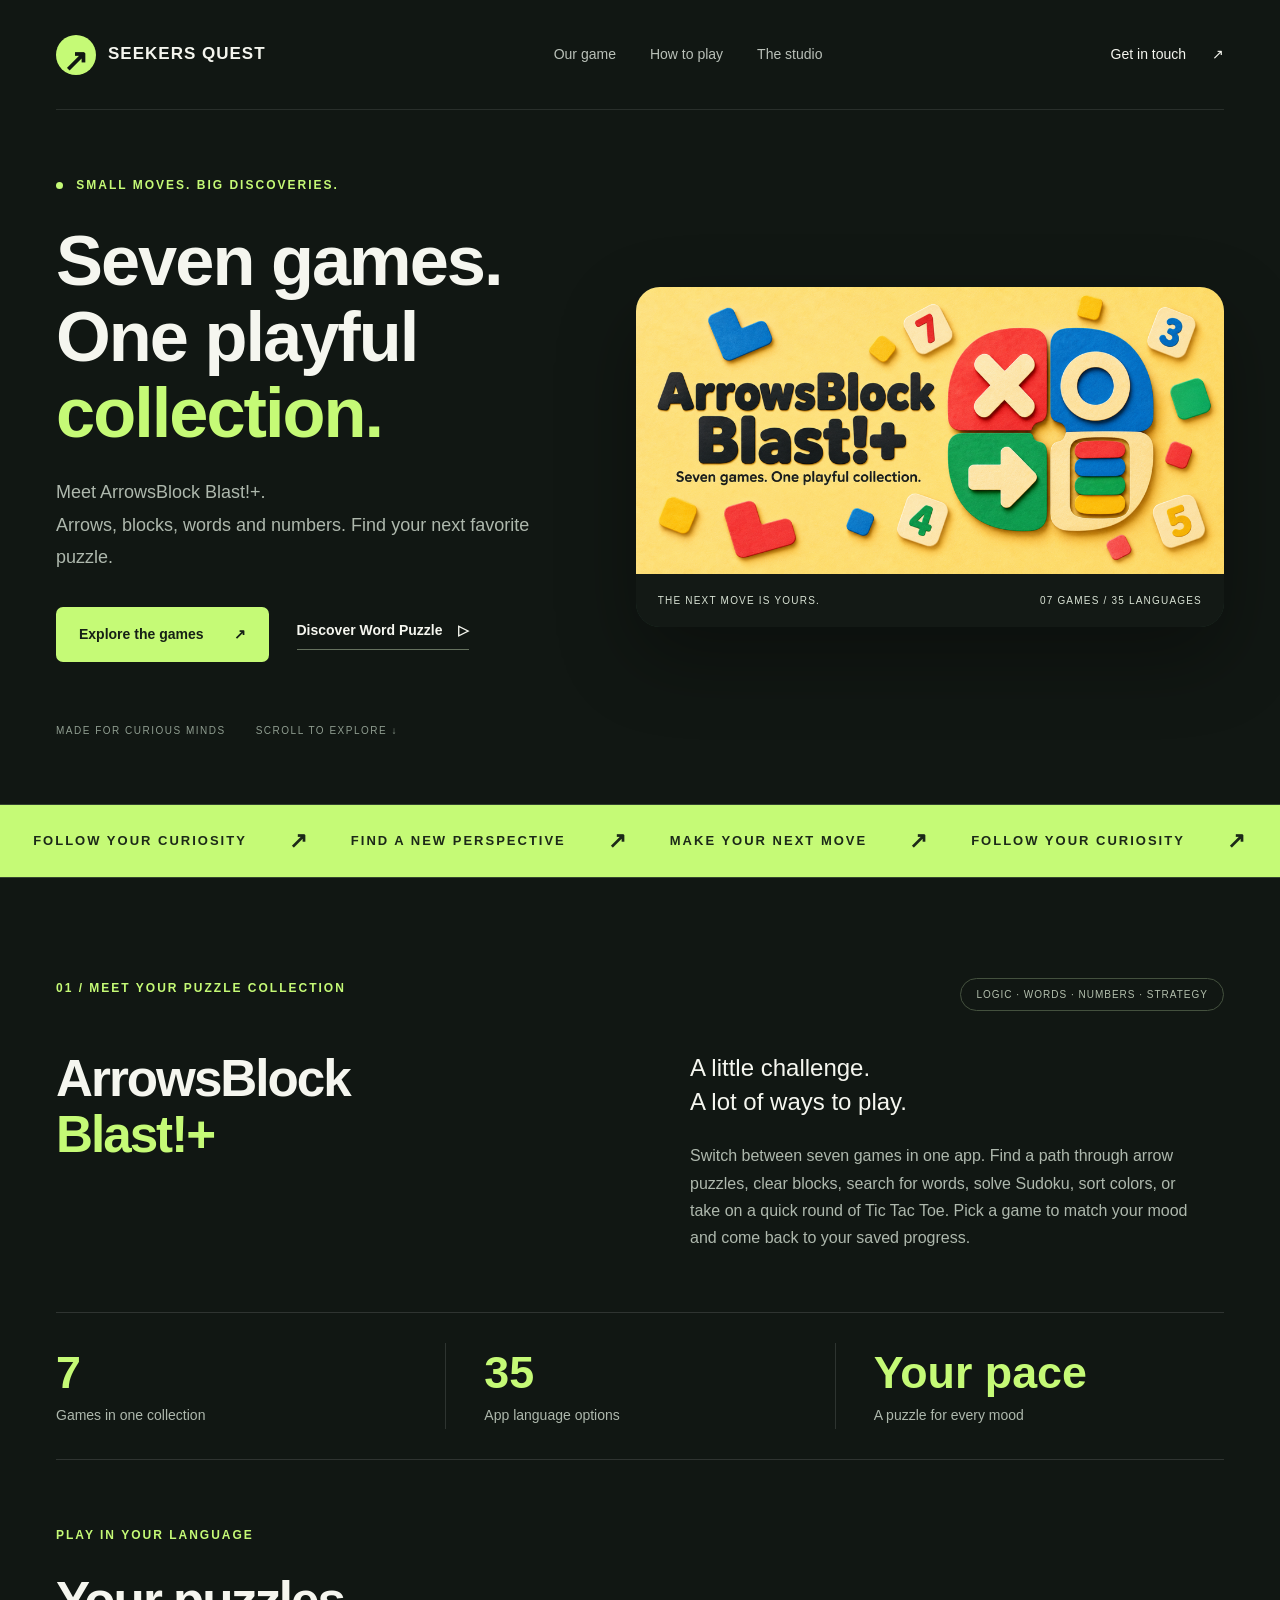
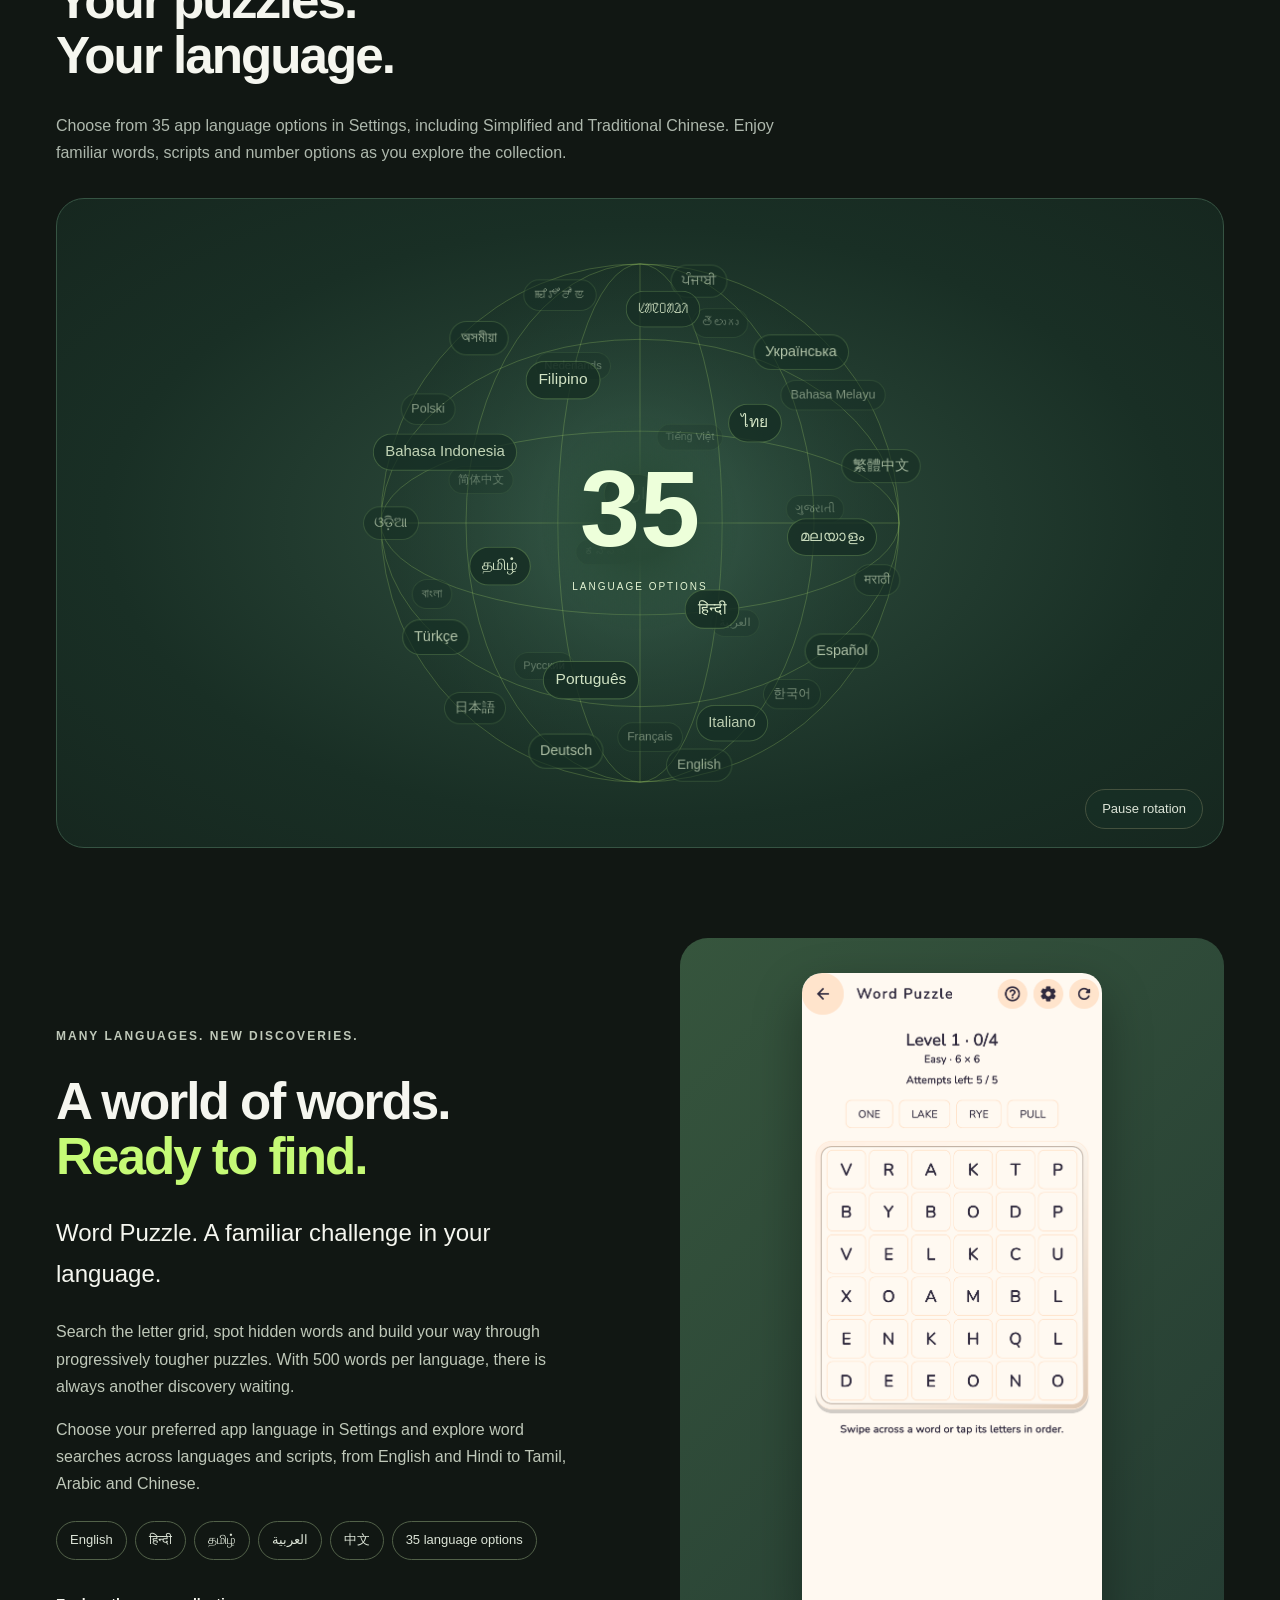
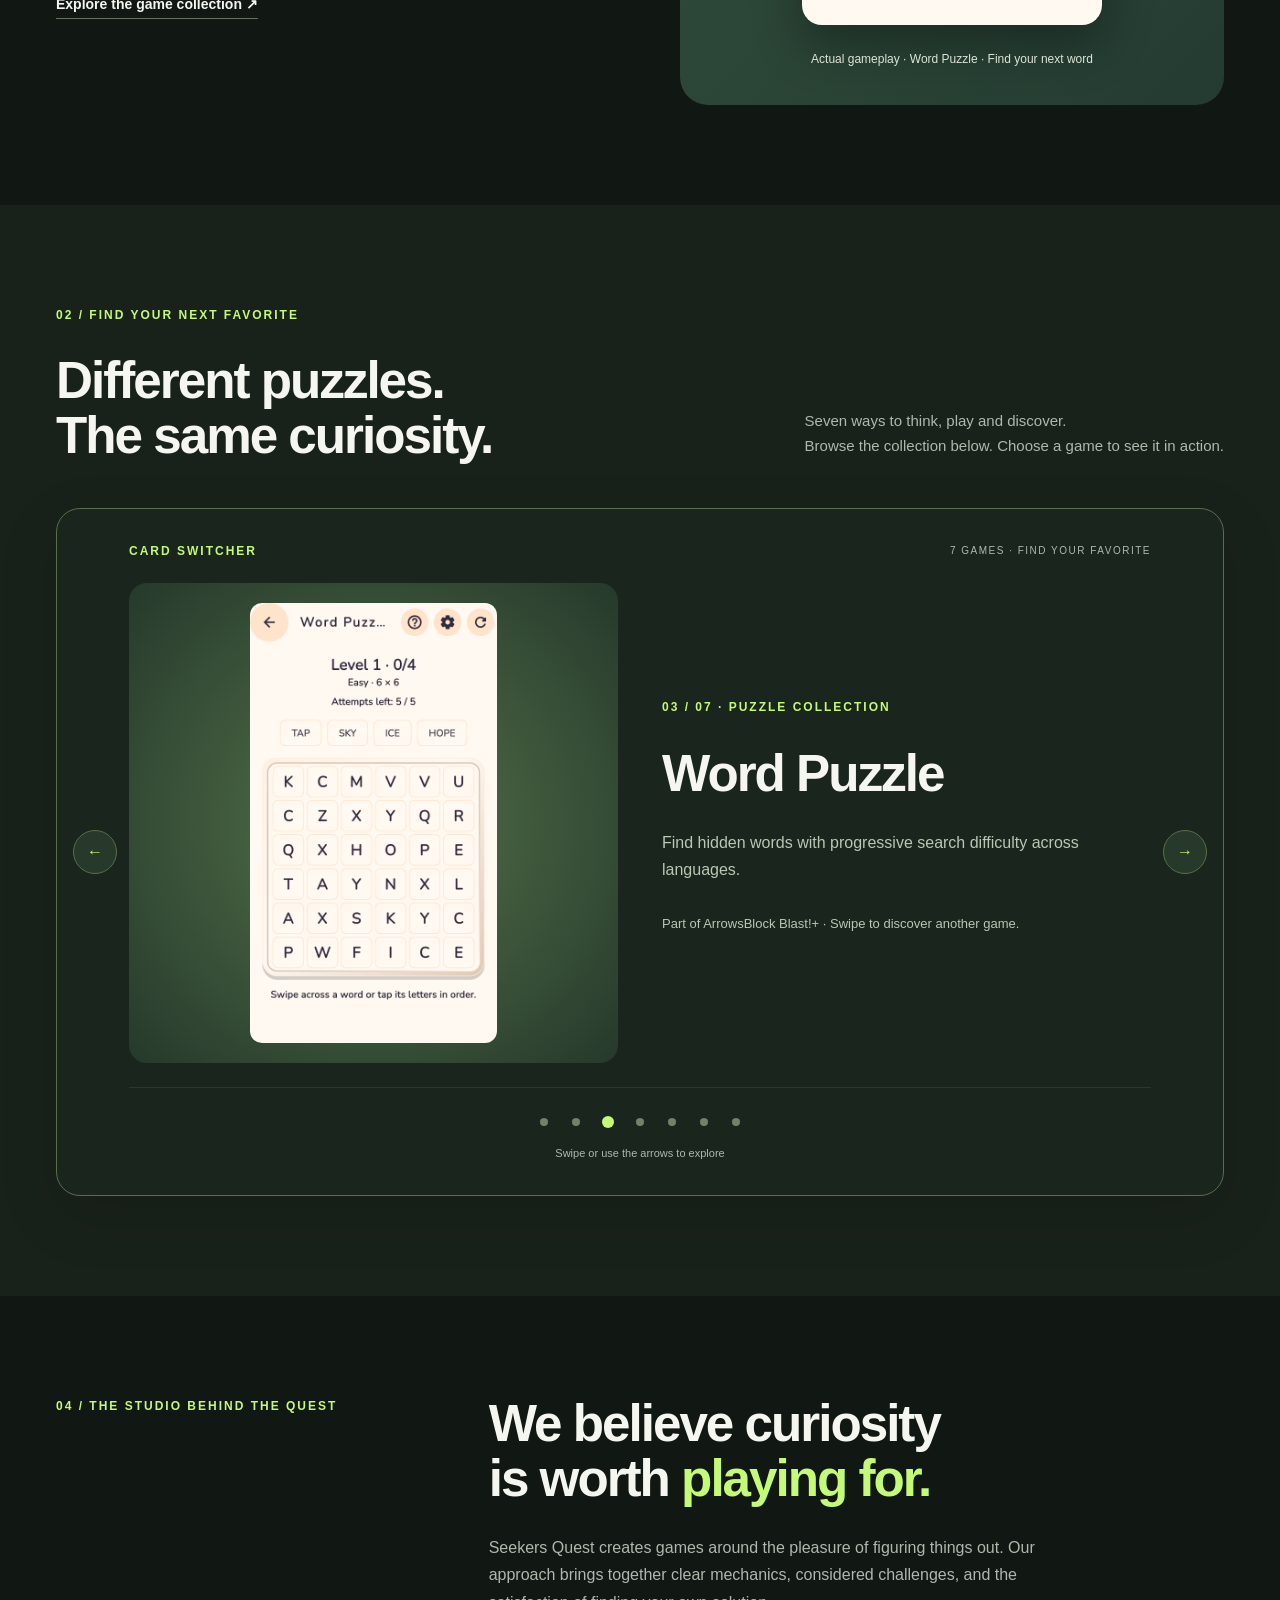
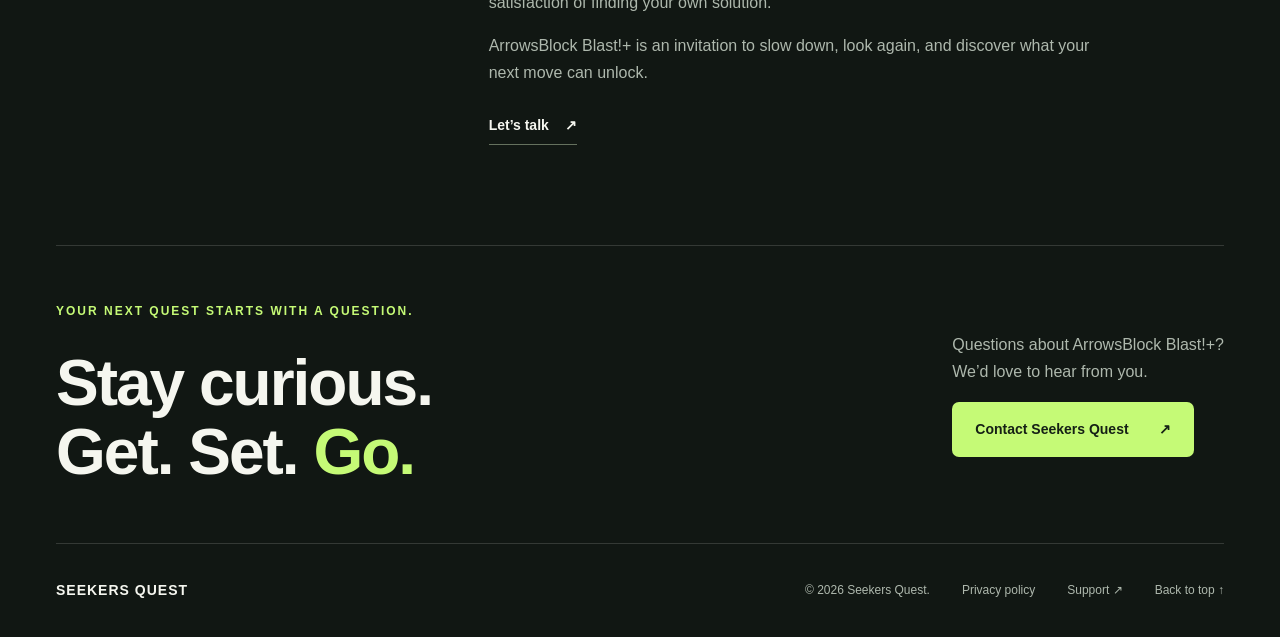
==== index.html @ c377710c "Replace language ribbon with slowly rotating language globe" ====
<!doctype html>
<html lang="en">
<head>
<meta charset="utf-8"><meta name="viewport" content="width=device-width, initial-scale=1">
<title>Seekers Quest — ArrowsBlock Blast!+</title>
<meta name="description" content="Discover ArrowsBlock Blast!+ by Seekers Quest: seven puzzle games, including Sudoku, Word Puzzle and block challenges, with 35 language options.">
<meta name="theme-color" content="#111713"><link rel="canonical" href="https://get-set-go.in/">
<meta property="og:title" content="ArrowsBlock Blast!+ — Seven games. One playful collection."><meta property="og:description" content="Seven games. One playful collection. Discover Sudoku, arrow puzzles, word searches and more, with 35 language options."><meta property="og:image" content="https://get-set-go.in/assets/arrowsblock-blast.png"><meta property="og:image:alt" content="ArrowsBlock Blast!+ colorful puzzle collection artwork"><meta property="og:type" content="website"><meta property="og:url" content="https://get-set-go.in/">
<link rel="icon" href="assets/arrowsblock-blast.png"><link rel="stylesheet" href="styles.css?v=language-globe-7">
</head>
<body>
<a class="skip" href="#main">Skip to content</a>
<header class="wrap"><a class="brand" href="#" aria-label="Seekers Quest home"><span class="brand-mark" aria-hidden="true">↗</span> SEEKERS QUEST</a><nav aria-label="Main navigation"><a href="#game">Our game</a><a href="#how-to-play">How to play</a><a href="#studio">The studio</a></nav><a class="contact" href="mailto:support@get-set-go.in">Get in touch <span aria-hidden="true">↗</span></a></header>
<main id="main">
<section class="hero wrap" id="game">
<div class="hero-copy"><p class="eyebrow"><span></span> SMALL MOVES. BIG DISCOVERIES.</p><h1>Seven games.<br>One playful<br><em>collection.</em></h1><p class="intro">Meet ArrowsBlock Blast!+.<br>Arrows, blocks, words and numbers. Find your next favorite puzzle.</p><div class="hero-actions"><a class="button primary" href="#quest">Explore the games <span aria-hidden="true">↗</span></a><a class="text-link" href="#word-puzzle">Discover Word Puzzle <span aria-hidden="true">▷</span></a></div><div class="hero-bottom"><span>MADE FOR CURIOUS MINDS</span><span>SCROLL TO EXPLORE ↓</span></div></div>
<div class="hero-art"><img src="assets/arrowsblock-blast.png" alt="ArrowsBlock Blast!+ artwork with colorful arrow, block, number and tic tac toe pieces" width="1024" height="500" fetchpriority="high"><div class="art-label"><span>THE NEXT MOVE IS YOURS.</span><span>07 GAMES / 35 LANGUAGES</span></div></div>
</section>
<div class="ticker" aria-hidden="true"><div>FOLLOW YOUR CURIOSITY <span>↗</span> FIND A NEW PERSPECTIVE <span>↗</span> MAKE YOUR NEXT MOVE <span>↗</span> FOLLOW YOUR CURIOSITY <span>↗</span></div></div>
<section class="wrap game-section" id="quest"><div class="section-top"><p class="eyebrow">01 / MEET YOUR PUZZLE COLLECTION</p><span class="pill">LOGIC · WORDS · NUMBERS · STRATEGY</span></div><div class="game-intro"><h2>ArrowsBlock<br><em>Blast!+</em></h2><div><p class="lead">A little challenge.<br>A lot of ways to play.</p><p>Switch between seven games in one app. Find a path through arrow puzzles, clear blocks, search for words, solve Sudoku, sort colors, or take on a quick round of Tic Tac Toe. Pick a game to match your mood and come back to your saved progress.</p></div></div><div class="stats"><div><strong>7</strong><span>Games in one collection</span></div><div><strong>35</strong><span>App language options</span></div><div><strong>Your pace</strong><span>A puzzle for every mood</span></div></div></section>
<section class="wrap language-section" aria-labelledby="language-title">
<p class="eyebrow">PLAY IN YOUR LANGUAGE</p>
<h2 id="language-title">Your puzzles.<br>Your language.</h2>
<p>Choose from 35 app language options in Settings, including Simplified and Traditional Chinese. Enjoy familiar words, scripts and number options as you explore the collection.</p>
<div class="language-globe" aria-label="Slowly rotating globe of 35 supported languages"><svg class="globe-grid" viewBox="0 0 600 600" aria-hidden="true"><defs><radialGradient id="globe-fill"><stop stop-color="#426e59" stop-opacity=".6"/><stop offset="1" stop-color="#162d23" stop-opacity=".3"/></radialGradient></defs><circle cx="300" cy="300" r="268" fill="url(#globe-fill)"/><g fill="none" stroke="#c5fa76" stroke-opacity=".22"><circle cx="300" cy="300" r="268"/><ellipse cx="300" cy="300" rx="180" ry="268"/><ellipse cx="300" cy="300" rx="85" ry="268"/><ellipse cx="300" cy="300" rx="268" ry="95"/><ellipse cx="300" cy="300" rx="268" ry="190"/><path d="M32 300h536M300 32v536"/></g></svg><div class="globe-labels" aria-hidden="true"></div><div class="globe-center"><strong>35</strong><span>LANGUAGE OPTIONS</span></div><ul class="globe-language-list" aria-label="Supported app languages"><li>English</li><li>Deutsch</li><li>Français</li><li>Italiano</li><li>日本語</li><li>한국어</li><li>Português</li><li>Русский</li><li>Español</li><li>Türkçe</li><li>العربية</li><li>हिन्दी</li><li>বাংলা</li><li>मराठी</li><li>தமிழ்</li><li>ಕನ್ನಡ</li><li>മലയാളം</li><li>ଓଡ଼ିଆ</li><li>ગુજરાતી</li><li>اردو</li><li>简体中文</li><li>繁體中文</li><li>Bahasa Indonesia</li><li>Tiếng Việt</li><li>ไทย</li><li>Polski</li><li>Bahasa Melayu</li><li>Filipino</li><li>Nederlands</li><li>Українська</li><li>অসমীয়া</li><li>తెలుగు</li><li>ᱥᱟᱱᱛᱟᱲᱤ</li><li>ꯃꯤꯇꯩꯂꯣꯟ</li><li>ਪੰਜਾਬੀ</li></ul><button class="language-toggle" type="button" aria-pressed="false">Pause rotation</button></div></section>
<section class="wrap word-feature" id="word-puzzle" aria-labelledby="word-puzzle-title"><div><p class="eyebrow">MANY LANGUAGES. NEW DISCOVERIES.</p><h2 id="word-puzzle-title">A world of words.<br><em>Ready to find.</em></h2><p class="lead">Word Puzzle. A familiar challenge in your language.</p><p>Search the letter grid, spot hidden words and build your way through progressively tougher puzzles. With 500 words per language, there is always another discovery waiting.</p><p>Choose your preferred app language in Settings and explore word searches across languages and scripts, from English and Hindi to Tamil, Arabic and Chinese.</p><div class="word-language-tags" aria-label="Example supported languages"><span>English</span><span lang="hi">हिन्दी</span><span lang="ta">தமிழ்</span><span lang="ar" dir="rtl">العربية</span><span lang="zh">中文</span><span>35 language options</span></div><a class="text-link" href="#how-to-play">Explore the game collection ↗</a></div><figure><img src="assets/word-puzzle.png" alt="Actual Word Puzzle gameplay showing a letter grid and hidden words to find" width="1206" height="2622" loading="lazy"><figcaption>Actual gameplay · Word Puzzle · Find your next word</figcaption></figure></section>
<section class="challenge-section" id="how-to-play"><div class="wrap section"><div class="section-heading"><div><p class="eyebrow">02 / FIND YOUR NEXT FAVORITE</p><h2>Different puzzles.<br>The same curiosity.</h2></div><p>Seven ways to think, play and discover.<br>Browse the collection below. Choose a game to see it in action.</p></div><div class="card-switcher" role="region" aria-roledescription="carousel" aria-labelledby="switcher-title"><div class="switcher-toolbar"><span class="eyebrow" id="switcher-title">CARD SWITCHER</span><span class="switcher-badge">7 GAMES · FIND YOUR FAVORITE</span></div><div class="switcher-layout"><div class="switcher-art"><img id="switcher-image" src="assets/game-2.png" alt="Word Puzzle gameplay screenshot" width="1206" height="2622"></div><div class="switcher-copy" aria-live="polite" aria-atomic="true"><p class="eyebrow" id="switcher-count"></p><h2 id="switcher-name"></h2><p id="switcher-description"></p><p class="switcher-hint">Part of ArrowsBlock Blast!+ · Swipe to discover another game.</p></div></div><div class="switcher-controls"><button type="button" class="switcher-prev" aria-label="Previous game">←</button><div class="switcher-choices" role="group" aria-label="Choose a game"></div><button type="button" class="switcher-next" aria-label="Next game">→</button></div><p class="switcher-keyboard">Swipe or use the arrows to explore</p></div></div></section>
<section class="wrap section studio" id="studio"><p class="eyebrow">04 / THE STUDIO BEHIND THE QUEST</p><div><h2>We believe curiosity<br>is worth <em>playing for.</em></h2><p>Seekers Quest creates games around the pleasure of figuring things out. Our approach brings together clear mechanics, considered challenges, and the satisfaction of finding your own solution.</p><p>ArrowsBlock Blast!+ is an invitation to slow down, look again, and discover what your next move can unlock.</p><a class="text-link" href="mailto:support@get-set-go.in">Let’s talk <span aria-hidden="true">↗</span></a></div></section>
<section class="wrap closing"><div><p class="eyebrow">YOUR NEXT QUEST STARTS WITH A QUESTION.</p><h2>Stay curious.<br>Get. Set. <em>Go.</em></h2></div><div><p>Questions about ArrowsBlock Blast!+?<br>We’d love to hear from you.</p><a class="button primary" href="mailto:support@get-set-go.in">Contact Seekers Quest <span aria-hidden="true">↗</span></a></div></section>
</main>

<footer class="wrap"><a class="brand" href="#">SEEKERS QUEST</a><p>© <span id="year">2026</span> Seekers Quest.</p><a href="privacy-policy.html">Privacy policy</a><a href="mailto:support@get-set-go.in">Support ↗</a><a href="#main">Back to top ↑</a></footer>
<script>document.getElementById('year').textContent = new Date().getFullYear();</script>
<script src="languages.js?v=language-globe-7"></script>
<script src="card-switcher.js?v=swipe-switcher-6"></script>
</body></html>
---- styles.css ----
*{box-sizing:border-box}html{scroll-behavior:smooth;scroll-padding-top:30px}body{margin:0;background:#111713;color:#f5f6ef;font:16px/1.7 Arial,Helvetica,sans-serif}a{color:inherit;text-decoration:none}a:focus-visible,video:focus-visible{outline:3px solid #c5fa76;outline-offset:6px}a:hover{color:#c5fa76}.wrap{width:min(1280px,calc(100% - 112px));margin:auto}header{display:flex;align-items:center;justify-content:space-between;min-height:110px;gap:28px;border-bottom:1px solid #ffffff1a}.brand{font-size:17px;font-weight:800;letter-spacing:1px;display:flex;align-items:center;gap:12px}.brand-mark{display:grid;place-items:center;background:#c5fa76;color:#111713;font-size:30px;width:40px;height:40px;border-radius:50%}.brand-dot{font-size:11px;align-self:flex-start}nav{display:flex;gap:34px;font-size:14px;color:#b9c0b8}.contact{font-size:14px}.contact span{margin-left:22px}.hero{display:grid;grid-template-columns:1.1fr 1fr;min-height:640px;align-items:center;gap:45px;padding-block:65px}.eyebrow{font-size:12px;letter-spacing:2px;font-weight:700;margin:0 0 28px;color:#c5fa76}.eyebrow span{display:inline-block;width:7px;height:7px;background:#c5fa76;border-radius:50%;margin-right:8px}h1,h2,h3,p{margin-top:0}h1,h2,h3{font-family:Arial,Helvetica,sans-serif;font-weight:800;line-height:1.08;letter-spacing:-2px}h1{font-size:clamp(58px,6.6vw,96px);margin-bottom:25px}em{font-style:normal;color:#c5fa76}.intro{color:#aeb8ad;font-size:18px;line-height:1.8}.hero-actions{display:flex;align-items:center;gap:28px;margin-top:33px}.button{display:inline-flex;align-items:center;justify-content:center;gap:30px;padding:16px 23px;border-radius:7px;font-size:14px;font-weight:700}.primary{background:#c5fa76;color:#152015}.primary:hover{background:#d7ffa3;color:#152015}.text-link{font-size:14px;font-weight:700;border-bottom:1px solid #65715e;padding-bottom:6px}.text-link span{margin-left:12px}.hero-bottom{display:flex;gap:30px;margin-top:60px;font-size:10px;letter-spacing:1.5px;color:#8f9d90}.hero-art{position:relative;border-radius:24px;overflow:hidden;background:#273c30;transform:rotate(2deg);box-shadow:0 30px 80px #0005}.hero-art img{display:block;width:100%;height:auto;aspect-ratio:1;object-fit:cover}.art-label{position:absolute;bottom:0;left:0;right:0;padding:18px 22px;display:flex;justify-content:space-between;background:#111713e8;font-size:10px;letter-spacing:1.2px;color:#d8e2d4}.ticker{overflow:hidden;border-block:1px solid #35452f;background:#c5fa76;color:#1c2918}.ticker div{display:flex;align-items:center;justify-content:center;gap:42px;white-space:nowrap;padding:17px;font-size:13px;letter-spacing:2px;font-weight:700}.ticker span{font-size:22px}.game-section{padding-block:100px 65px}.section-top{display:flex;justify-content:space-between;align-items:flex-start}.pill{font-size:10px;letter-spacing:1px;border:1px solid #44513e;border-radius:20px;padding:7px 15px;color:#b3bfad}.game-intro{display:grid;grid-template-columns:1fr 1fr;gap:100px;margin-top:25px}h2{font-size:clamp(36px,4vw,56px);margin-bottom:28px}.game-intro h2 span{display:block;color:#9fab98}.game-intro p{color:#aeb8ad;max-width:520px}.game-intro .lead{font-size:24px;color:#f5f6ef;line-height:1.4}.stats{display:grid;grid-template-columns:repeat(3,1fr);margin-top:45px;border-block:1px solid #ffffff20;padding:30px 0}.stats div{padding-left:38px;border-left:1px solid #ffffff20}.stats div:first-child{padding-left:0;border:0}.stats strong{display:block;font-family:Arial,Helvetica,sans-serif;font-size:48px;line-height:1.3;color:#c5fa76}.stats span{font-size:14px;color:#aeb8ad}.trailer-layout{background:#202a21;border-radius:18px;display:grid;grid-template-columns:1fr 1fr;overflow:hidden;align-items:center}.trailer-text{padding:55px}.trailer-text p:not(.eyebrow){color:#b5c0af;max-width:330px}.trailer-text .caption{font-size:10px;letter-spacing:1.5px;margin-top:40px}.trailer-layout video{width:100%;max-height:540px;display:block;background:#080d09;object-fit:contain}.section{padding-block:100px}.section-heading{display:flex;justify-content:space-between;align-items:flex-end;gap:50px;margin-bottom:44px}.section-heading h2{margin-bottom:0}.section-heading>p{font-size:15px;color:#aeb8ad;margin-bottom:5px}.steps,.challenges{display:grid;grid-template-columns:repeat(3,1fr);gap:32px}.steps article{border-top:1px solid #ffffff30;padding-top:24px}.step-number{font-family:Arial,Helvetica,sans-serif;font-size:28px;color:#c5fa76}.steps h3{font-size:24px;letter-spacing:-.6px;margin:26px 0 15px}.steps p,.challenges p{color:#aeb8ad;font-size:15px}.challenge-section{background:#19221a}.challenges{gap:18px}.challenges article{background:#222e23;border:1px solid #394632;border-radius:12px;padding:30px;display:flex;flex-direction:column}.card-top{display:flex;justify-content:space-between;font-size:10px;letter-spacing:1.5px;color:#c5fa76;margin-bottom:45px}.card-top span:last-child{font-size:24px;line-height:1}.challenges h3{font-size:29px;letter-spacing:-1px}.card-foot{margin-top:auto;padding-top:32px;font-size:10px;letter-spacing:1.5px;color:#c5fa76}.detail-strip{display:grid;grid-template-columns:1fr 1fr;gap:70px;margin-top:40px;color:#aeb8ad;font-size:14px}.detail-strip strong{display:block;color:#e7eee1;margin-bottom:7px}.studio{display:grid;grid-template-columns:1fr 2fr;gap:65px}.studio>div{max-width:740px}.studio p:not(.eyebrow){max-width:610px;color:#aeb8ad}.studio .text-link{display:inline-block;margin-top:12px}.closing{border-block:1px solid #ffffff25;padding-block:55px;display:flex;align-items:center;justify-content:space-between;gap:30px}.closing h2{font-size:64px;margin-bottom:0}.closing>div>p:not(.eyebrow){color:#aeb8ad}footer{display:flex;align-items:center;gap:32px;padding-block:35px;font-size:12px;color:#aeb8ad}footer .brand{font-size:14px;color:#f5f6ef;margin-right:auto}footer p{margin:0}.skip{position:fixed;top:-80px;left:20px;background:#c5fa76;color:#111713;padding:12px;z-index:10}.skip:focus{top:10px}@media(min-width:1500px){.hero{min-height:740px}}@media(max-width:1000px){.wrap{width:calc(100% - 56px)}nav{gap:20px}.hero{gap:25px}.hero-actions{flex-wrap:wrap;gap:20px}.hero-bottom{margin-top:32px;flex-wrap:wrap;gap:10px}.game-intro{gap:40px}.trailer-text{padding:32px}.challenges article{padding:22px}.section-heading{align-items:flex-start;flex-direction:column;gap:20px}.studio{gap:20px}footer{flex-wrap:wrap}}@media(max-width:680px){.wrap{width:calc(100% - 40px)}header{min-height:88px;flex-wrap:wrap;padding-block:20px;gap:18px}.brand{font-size:14px}.brand-mark{height:32px;width:32px;font-size:25px}.contact{margin-left:auto;font-size:12px}.contact span{margin-left:4px}nav{order:3;width:100%;justify-content:space-between}.hero{grid-template-columns:1fr;padding-block:45px;gap:42px}.hero h1{font-size:clamp(46px,15vw,66px)}.hero-art{width:92%;margin:0 auto}.hero-bottom{display:none}.intro{font-size:16px}.hero-actions{gap:20px}.game-section,.section{padding-block:65px}.section-top{display:block}.pill{display:inline-block;margin-bottom:22px}.game-intro{grid-template-columns:1fr;gap:10px;margin-top:15px}.game-intro h2{font-size:42px}.stats{margin-top:25px}.stats div{padding-left:15px}.stats strong{font-size:36px}.stats span{font-size:12px}.trailer-layout{grid-template-columns:1fr}.trailer-text{padding:30px}.trailer-text h2{font-size:42px}.trailer-layout video{max-height:520px}.steps,.challenges,.detail-strip,.studio{grid-template-columns:1fr}.steps{gap:20px}.steps h3{margin-top:14px}.detail-strip{gap:10px}.studio{gap:0}.closing{flex-direction:column;align-items:flex-start;padding-block:45px}.closing h2{font-size:56px}footer{gap:20px}footer .brand{width:100%}.eyebrow{font-size:10px;letter-spacing:1.6px}}@media(prefers-reduced-motion:reduce){html{scroll-behavior:auto}}

/* Privacy policy */
.policy{max-width:880px;padding-block:75px 90px}
.policy h1{font-size:clamp(44px,7vw,76px);margin-bottom:20px}
.policy-date{font-size:14px;color:#aeb8ad}
.policy-intro{font-size:20px;color:#dce4d7;margin-block:30px 45px}
.policy section{margin-block:36px}
.policy h2{font-size:26px;letter-spacing:-.5px;line-height:1.3;margin-bottom:16px}
.policy section p{color:#bfc8b9;line-height:1.85;overflow-wrap:anywhere}
.policy section a{text-decoration:underline;text-underline-offset:4px;color:#c5fa76}
.policy .button{margin-top:22px}
.policy-toolbar{display:flex;align-items:center;justify-content:space-between;gap:20px;flex-wrap:wrap}
.policy-toolbar .eyebrow{margin:0}
.policy-language{display:flex;align-items:center;gap:10px;color:#bfc8b9;font-size:14px}
.policy-language select{appearance:auto;background:#182019;color:#ecf0eb;border:1px solid #44513e;border-radius:999px;padding:9px 34px 9px 14px;font:inherit}
.policy-language select:focus-visible{outline:2px solid #c5fa76;outline-offset:3px}
[dir="rtl"] .policy{text-align:right}
@media(max-width:680px){.policy{padding-block:45px 60px}.policy-intro{font-size:18px}.policy h2{font-size:24px}}

/* Game progression and supported app languages */
.stats strong{font-size:clamp(24px,3.5vw,48px);overflow-wrap:break-word}
.language-section{padding-block:0 70px}
.language-section>p:not(.eyebrow){max-width:720px;color:#aeb8ad}
.language-list{display:flex;flex-shrink:0;gap:10px;list-style:none;padding:0 10px 0 0;margin:0}
.language-list li{padding:8px 16px;border:1px solid #44513e;border-radius:24px;color:#dce4d7;font-size:14px}
@media(max-width:680px){.stats strong{font-size:24px}.language-section{padding-bottom:50px}}

/* Continuous language ribbon, with accessible motion controls. */
.language-marquee{overflow:hidden;margin-top:26px;mask-image:linear-gradient(to right,transparent,#000 3%,#000 97%,transparent)}
.language-track{display:flex;width:max-content;animation:language-scroll 45s linear infinite}
.language-list li{white-space:nowrap}
.language-marquee:hover .language-track,.language-section.is-paused .language-track{animation-play-state:paused}
.language-toggle{margin-top:16px;padding:8px 16px;border:1px solid #44513e;border-radius:24px;background:transparent;color:#dce4d7;font:inherit;font-size:13px;cursor:pointer}
.language-toggle:hover{border-color:#c5fa76;color:#c5fa76}
.language-toggle:focus-visible{outline:2px solid #c5fa76;outline-offset:4px}
@keyframes language-scroll{to{transform:translateX(-50%)}}
@media(prefers-reduced-motion:reduce){.language-track{animation:none;width:auto}.language-marquee{mask-image:none}.language-list{flex-wrap:wrap;flex-shrink:1;padding:0}.language-list[aria-hidden="true"],.language-toggle{display:none}}

/* ArrowsBlock Blast!+ collection */
.hero{grid-template-columns:1fr 1.1fr}.hero h1{font-size:clamp(48px,5.5vw,80px)}.hero-art{transform:none}.hero-art img{aspect-ratio:1024/500}.art-label{position:static;gap:16px;flex-wrap:wrap}.language-visual{display:block;width:100%;height:auto;border-radius:24px;margin-block:32px}.word-feature{display:grid;grid-template-columns:1fr 1fr;gap:80px;align-items:center;padding-block:20px 100px}.word-feature p{max-width:520px;color:#bfc8b9}.word-feature .lead{font-size:24px;color:#f5f6ef}.word-feature figure{margin:0;padding:35px;border-radius:28px;background:linear-gradient(135deg,#36553d,#243b32);text-align:center}.word-feature img{display:block;width:min(100%,300px);height:auto;margin:auto;border-radius:20px;box-shadow:0 20px 50px #0005}.word-feature figcaption{font-size:12px;color:#dce4d7;margin-top:24px}.game-grid .card-top{margin-bottom:28px}.game-grid article:last-child{grid-column:2}.game-intro h2{overflow-wrap:anywhere}
@media(max-width:680px){.hero,.word-feature{grid-template-columns:1fr}.hero-art{width:100%}.hero h1{font-size:clamp(42px,12vw,66px)}.word-feature{gap:30px;padding-bottom:65px}.word-feature figure{padding:25px}.game-grid article:last-child{grid-column:auto}.language-visual{border-radius:12px}}

/* Accessible game cards and modal Card Switcher. */
.game-card{font:inherit;color:inherit;text-align:left;background:#222e23;border:1px solid #394632;border-radius:12px;padding:30px;display:flex;flex-direction:column;cursor:pointer;transition:border-color .2s,transform .2s}.game-card:hover{border-color:#c5fa76;transform:translateY(-4px)}.game-card:focus-visible,.card-switcher button:focus-visible{outline:3px solid #c5fa76;outline-offset:5px}.card-open{margin-top:auto;padding-top:20px;font-size:12px;color:#c5fa76}.game-grid .game-card:last-child{grid-column:2}.switcher-open{overflow:hidden}.card-switcher{width:min(1050px,calc(100% - 32px));max-height:calc(100dvh - 32px);padding:28px;background:#19251d;color:#f5f6ef;border:1px solid #596e4b;border-radius:24px;box-shadow:0 40px 140px #0009;overflow:auto}.card-switcher::backdrop{background:#080e0bda;backdrop-filter:blur(10px)}.switcher-toolbar{display:flex;justify-content:space-between;align-items:center;margin-bottom:22px}.switcher-toolbar .eyebrow{margin:0}.card-switcher button{font:inherit;cursor:pointer}.switcher-close,.switcher-prev,.switcher-next{width:44px;height:44px;border:1px solid #596e4b;border-radius:50%;background:#26392b;color:#c5fa76;flex-shrink:0}.switcher-layout{display:grid;grid-template-columns:1fr 1fr;gap:44px;align-items:center}.switcher-art{background:radial-gradient(ellipse at center,#54734b,#26392b);border-radius:18px;padding:20px;text-align:center}.switcher-art img{display:block;max-width:100%;width:auto;height:clamp(220px,46dvh,470px);object-fit:contain;margin:auto;border-radius:12px}.switcher-copy h2{font-size:clamp(32px,4vw,54px)}.switcher-copy>p:not(.eyebrow){color:#b9c7b4}.switcher-hint{font-size:13px;margin-top:30px}.switcher-controls{display:flex;align-items:center;gap:16px;margin-top:26px}.switcher-choices{display:flex;justify-content:center;flex-wrap:wrap;gap:8px;flex:1}.switcher-choices button{border:1px solid #526149;border-radius:24px;background:transparent;color:#dce4d7;padding:8px 13px;font-size:12px}.switcher-choices button[aria-pressed=true]{background:#c5fa76;border-color:#c5fa76;color:#17271d}.switcher-keyboard{text-align:center;font-size:11px;color:#aeb8ad;margin:18px 0 0}.card-switcher button:hover{border-color:#c5fa76}@media(max-width:680px){.game-grid .game-card:last-child{grid-column:auto}.card-switcher{padding:18px}.switcher-layout{grid-template-columns:1fr;gap:20px}.switcher-art img{height:30dvh}.switcher-copy h2{margin-bottom:14px}.switcher-copy .eyebrow{margin-bottom:12px}.switcher-hint,.switcher-keyboard{display:none}.switcher-controls{gap:8px}.switcher-choices button{padding:7px 10px;font-size:11px}.game-card{padding:24px}}@media(prefers-reduced-motion:reduce){.game-card{transition:none}.game-card:hover{transform:none}}

/* In-page game explorer */
.card-switcher{display:block;width:100%;max-height:none;margin:0;padding:32px;overflow:visible;box-shadow:0 20px 60px #0002}.switcher-badge{font-size:10px;letter-spacing:1.5px;color:#aeb8ad}.switcher-art img{height:440px;max-width:100%;object-fit:contain}.switcher-layout{grid-template-columns:1fr 1fr}.switcher-copy{min-height:240px}.switcher-controls{padding-top:24px;border-top:1px solid #ffffff15}.switcher-keyboard{display:block}.game-grid[hidden]{display:none}.word-language-tags{display:flex;flex-wrap:wrap;gap:8px;margin:24px 0 30px}.word-language-tags span{padding:7px 13px;border:1px solid #526149;border-radius:24px;color:#dce4d7;font-size:13px}@media(max-width:680px){.card-switcher{padding:20px}.switcher-badge{display:none}.switcher-layout{grid-template-columns:1fr;gap:24px}.switcher-art img{height:320px}.switcher-copy{min-height:0}.switcher-controls{display:grid;grid-template-columns:44px 1fr 44px;align-items:start}.switcher-choices{gap:7px}.switcher-keyboard{font-size:10px}.word-feature{gap:30px}.switcher-hint{display:block;margin-top:18px}}

/* Edge arrows and compact indicators for the swipeable game explorer. */
.card-switcher{position:relative;touch-action:pan-y pinch-zoom;padding-inline:72px}.switcher-prev,.switcher-next{position:absolute;top:50%;transform:translateY(-50%);z-index:1}.switcher-prev{left:16px}.switcher-next{right:16px}.switcher-controls{display:flex;justify-content:center;align-items:center;padding-top:20px;margin-top:24px}.switcher-choices{flex:0 1 auto;gap:4px;flex-wrap:nowrap}.switcher-choices button{position:relative;width:28px;height:28px;padding:0;border:0;border-radius:50%;background:transparent}.switcher-choices button::after{content:"";position:absolute;inset:10px;border-radius:50%;background:#718267}.switcher-choices button[aria-pressed=true]{background:transparent}.switcher-choices button[aria-pressed=true]::after{background:#c5fa76;inset:8px}.switcher-keyboard{margin-top:8px}.switcher-choices button:hover::after{background:#d7ffa3}@media(max-width:680px){.card-switcher{padding-inline:48px}.switcher-prev{left:6px}.switcher-next{right:6px}.switcher-prev,.switcher-next{width:36px;height:36px}.switcher-controls{display:flex;gap:0}.switcher-choices{gap:0}.switcher-choices button{width:26px;height:28px;padding:0}.switcher-copy h2{font-size:30px}.switcher-art{padding:12px}.switcher-art img{height:280px}}

/* Languages drift slowly across the globe instead of a separate ribbon. */
.language-globe{position:relative;isolation:isolate;display:grid;place-items:center;height:clamp(400px,54vw,650px);margin-top:32px;overflow:hidden;border:1px solid #365443;border-radius:28px;background:radial-gradient(ellipse at center,#304f3f,#192f25 65%,#16271f)}.globe-grid,.globe-labels{position:absolute;width:min(84%,580px);aspect-ratio:1;max-height:92%}.globe-grid{height:auto}.globe-labels{container-type:inline-size}.globe-language{position:absolute;white-space:nowrap;padding:6px 11px;border:1px solid #a3d57c55;border-radius:24px;background:#172f25e8;color:#e5f5d4;font-size:clamp(11px,2.5cqw,16px);line-height:1.5;will-change:transform;pointer-events:none}.globe-center{position:relative;z-index:2;text-align:center;padding:30px;border-radius:50%;background:radial-gradient(ellipse,#284936f2 25%,#28493600 72%);pointer-events:none}.globe-center strong{display:block;font-size:clamp(60px,9vw,108px);line-height:1.15;color:#edffda}.globe-center>span{font-size:10px;letter-spacing:2px;color:#e5f5d4}.globe-language-list{position:absolute;width:1px;height:1px;overflow:hidden;clip-path:inset(50%);white-space:nowrap;padding:0;margin:0}.language-globe .language-toggle{position:absolute;bottom:18px;right:20px;z-index:5;margin:0;background:#172f25cc}.language-toggle[hidden]{display:none}@media(max-width:680px){.language-globe{height:420px;border-radius:20px}.globe-labels,.globe-grid{width:94%}.globe-language{padding:4px 7px}.globe-center{padding:18px}.globe-center>span{font-size:8px;letter-spacing:1px}.language-globe .language-toggle{font-size:11px;bottom:12px;right:12px}}
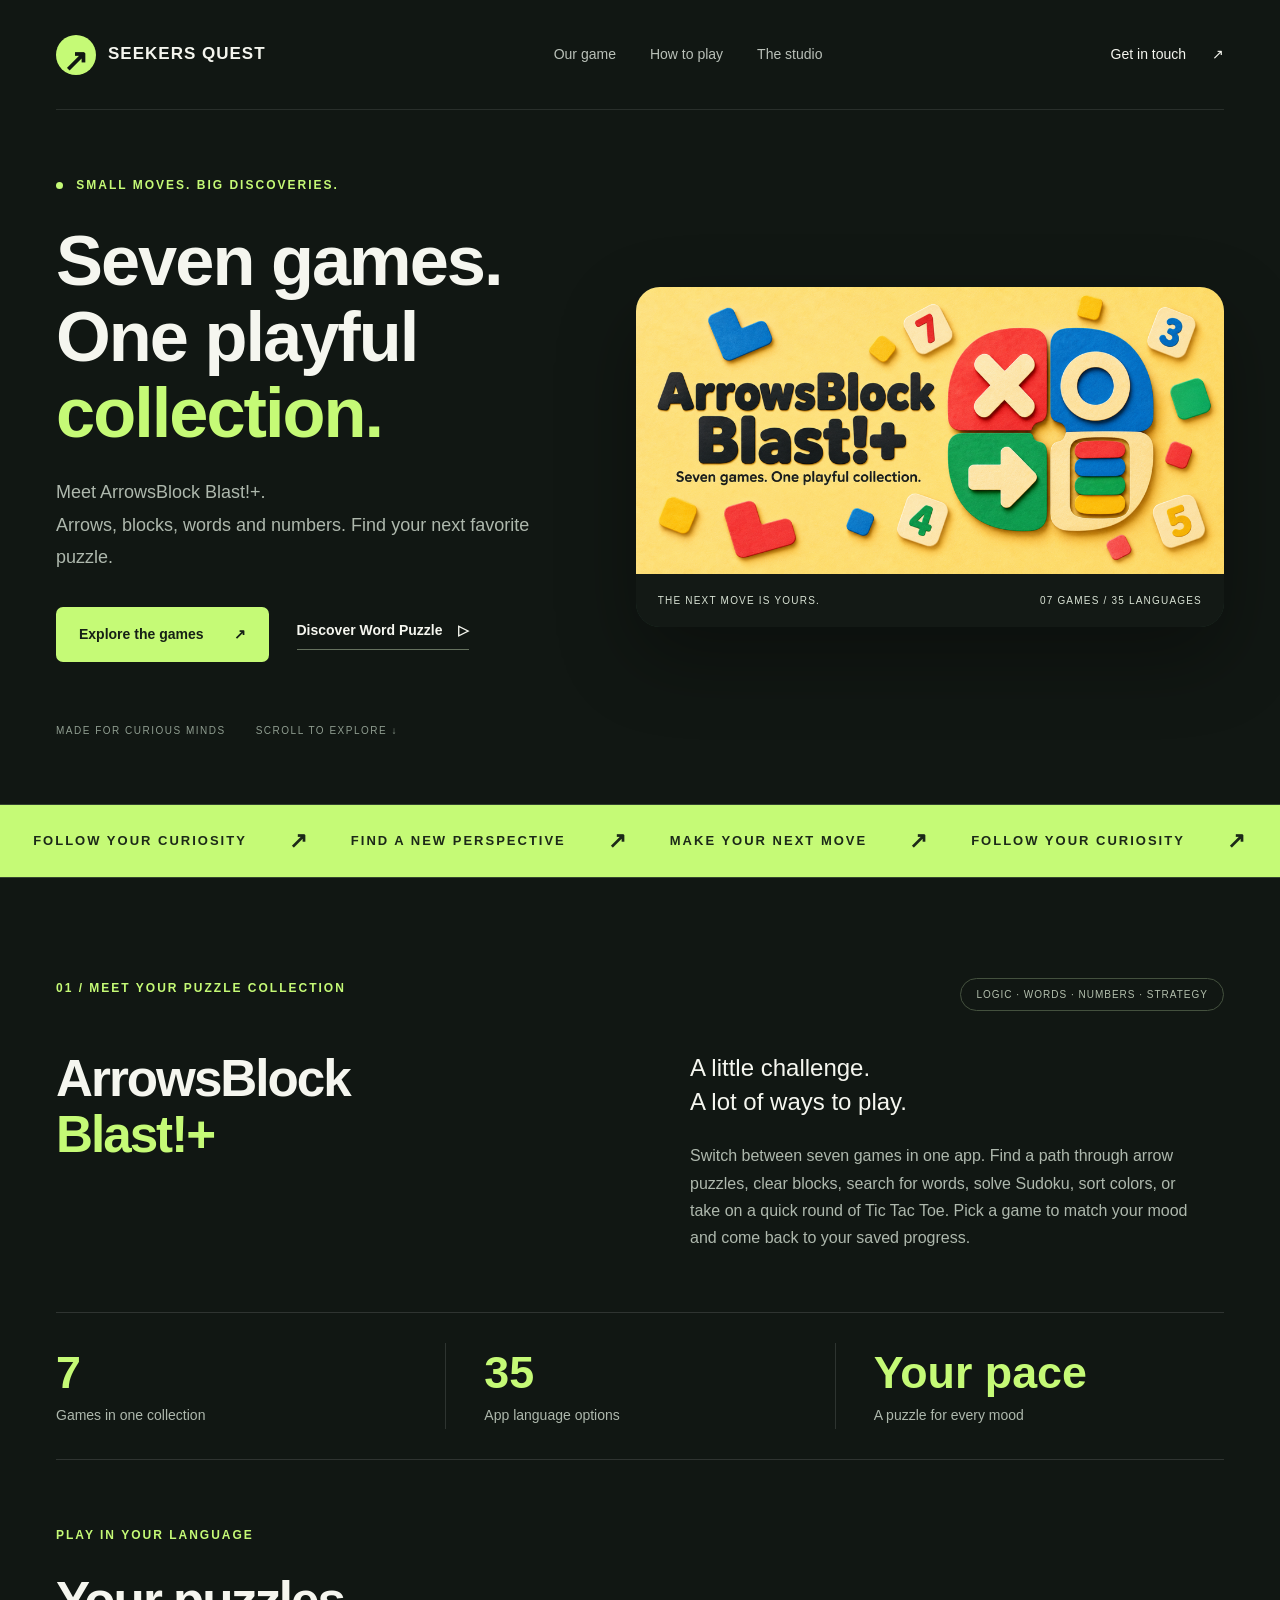
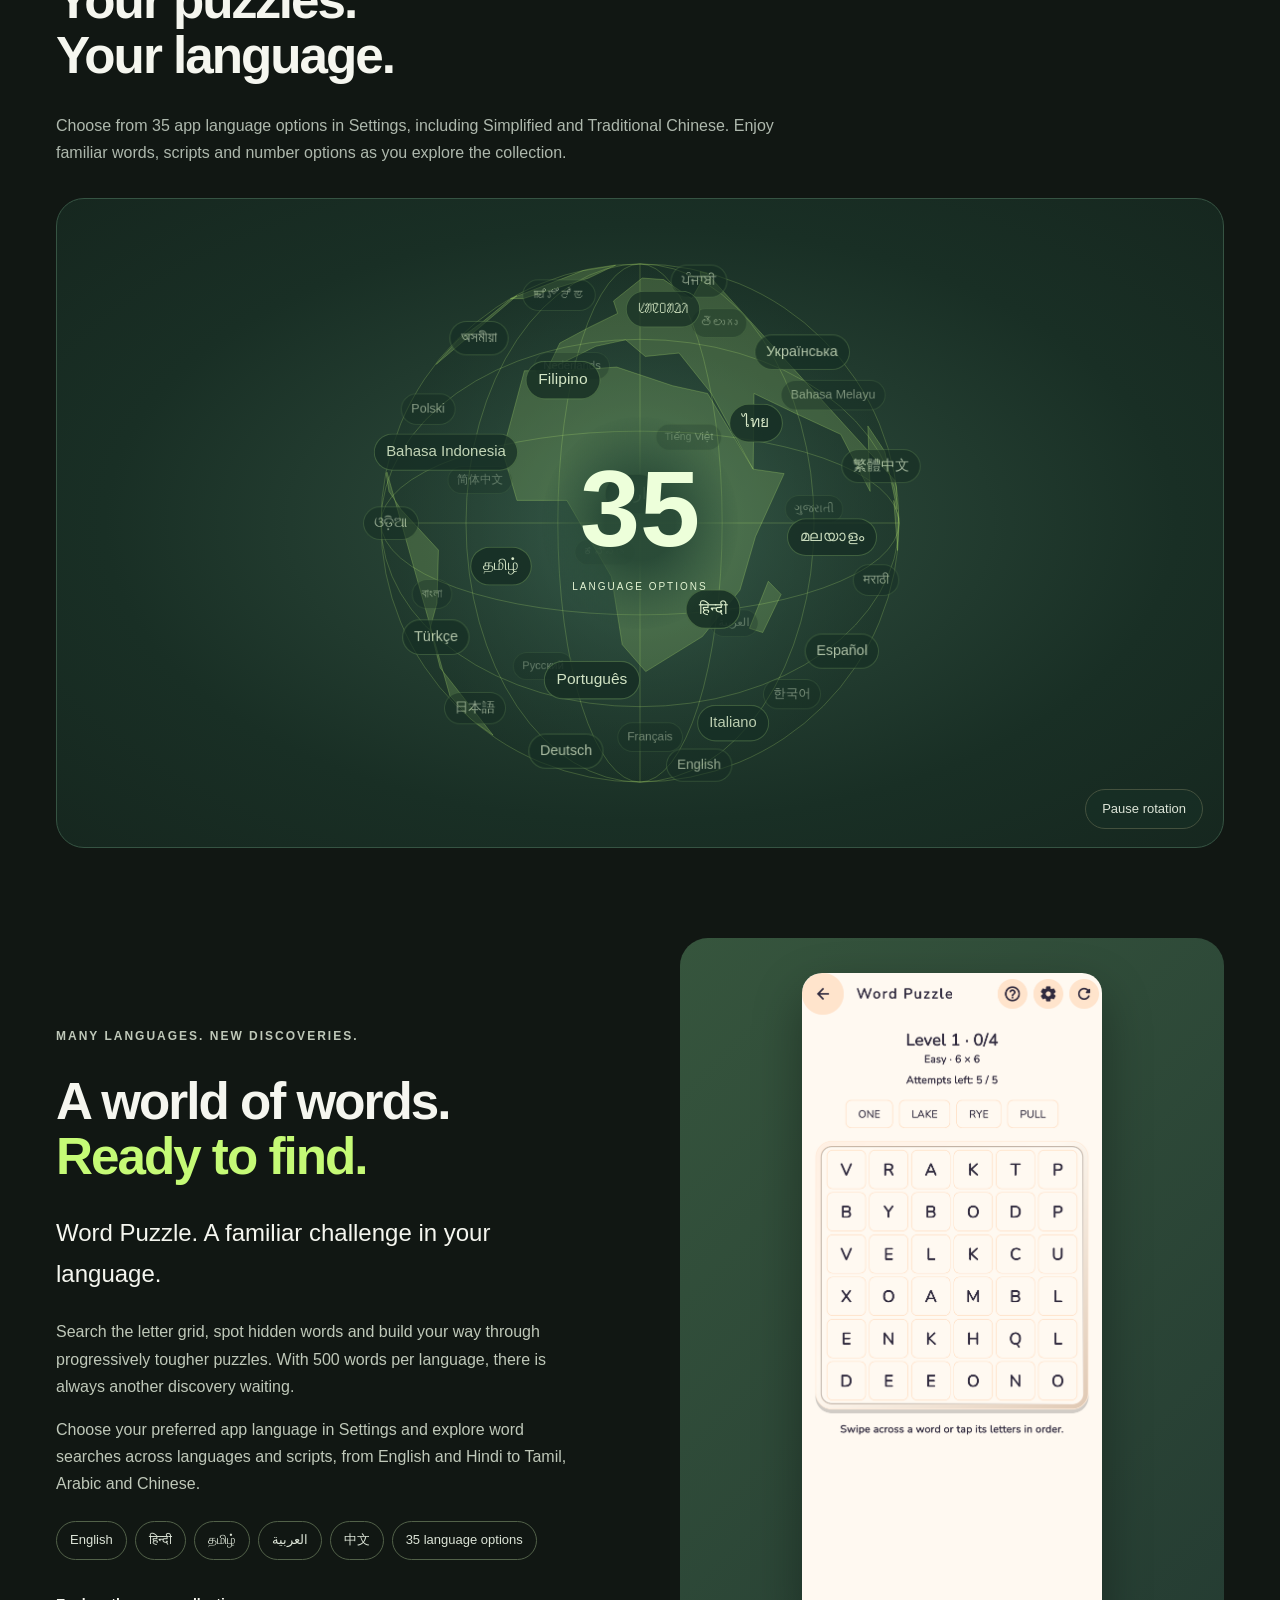
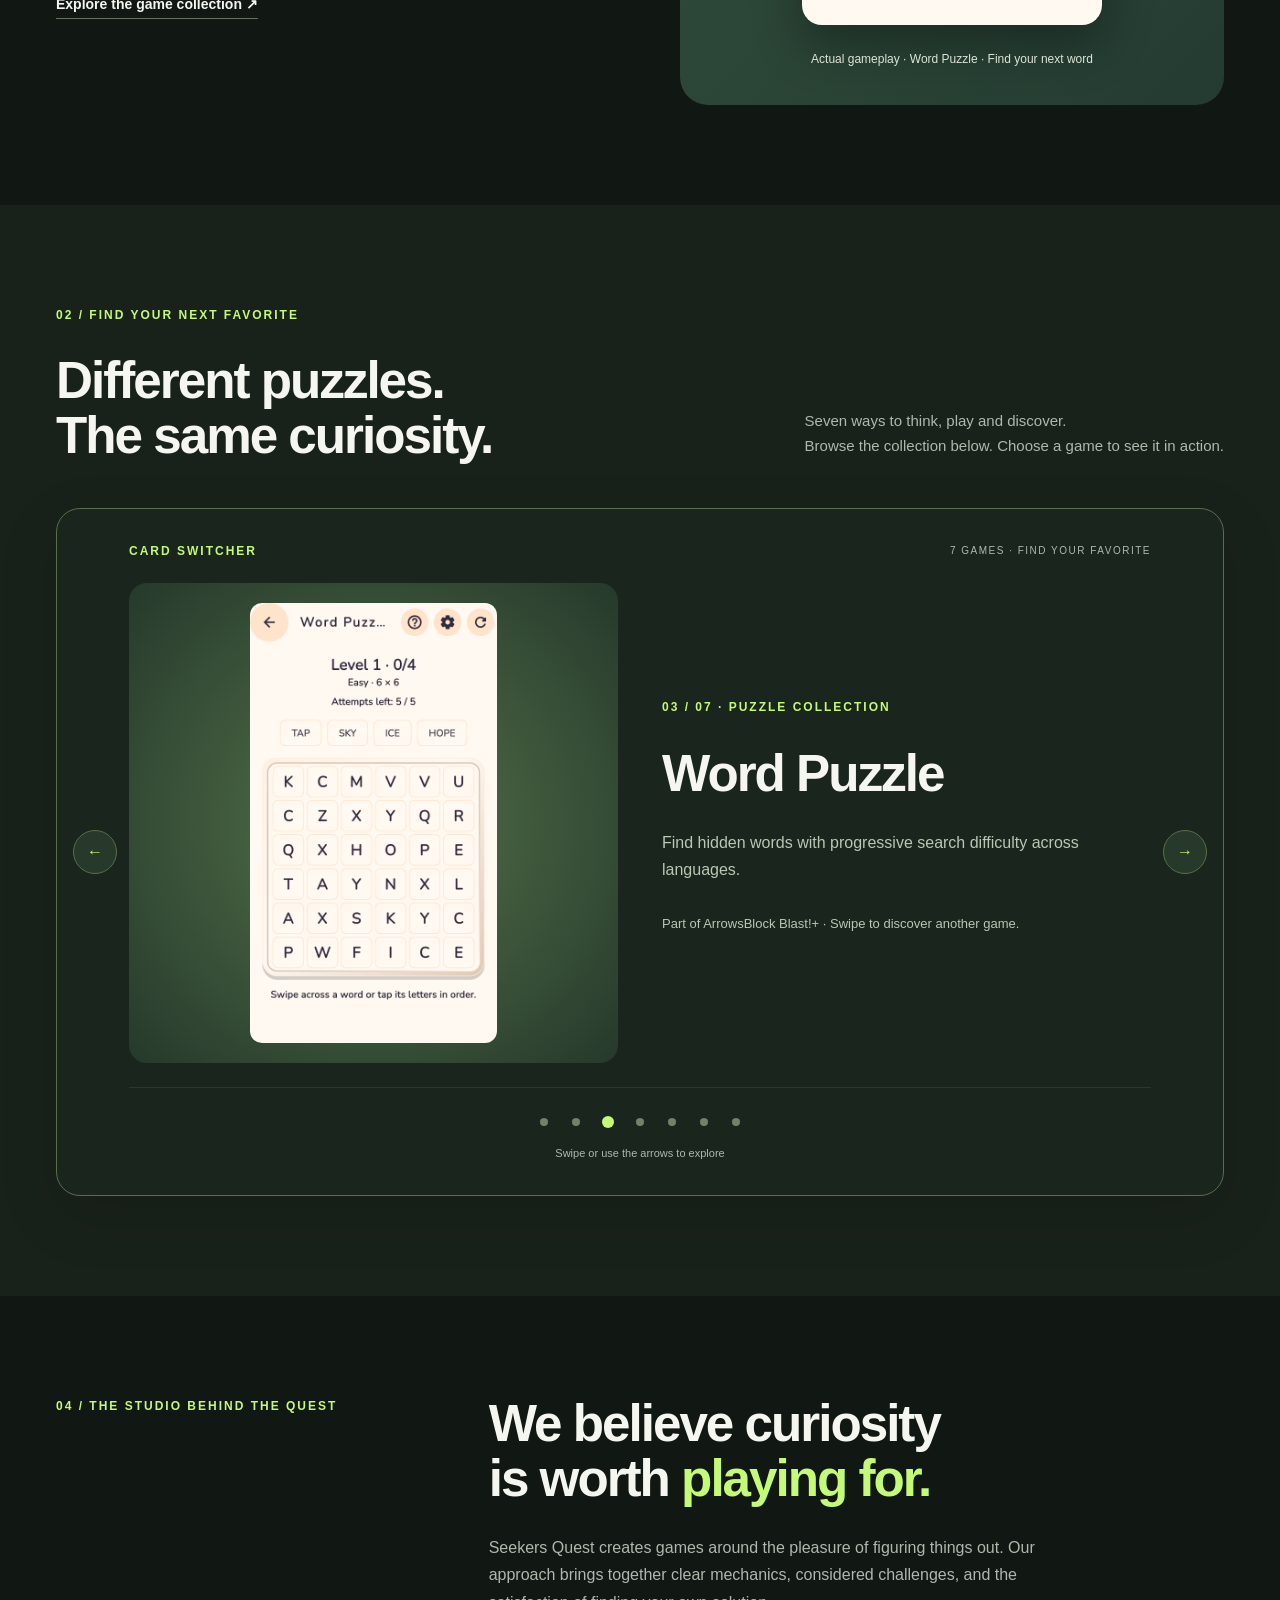
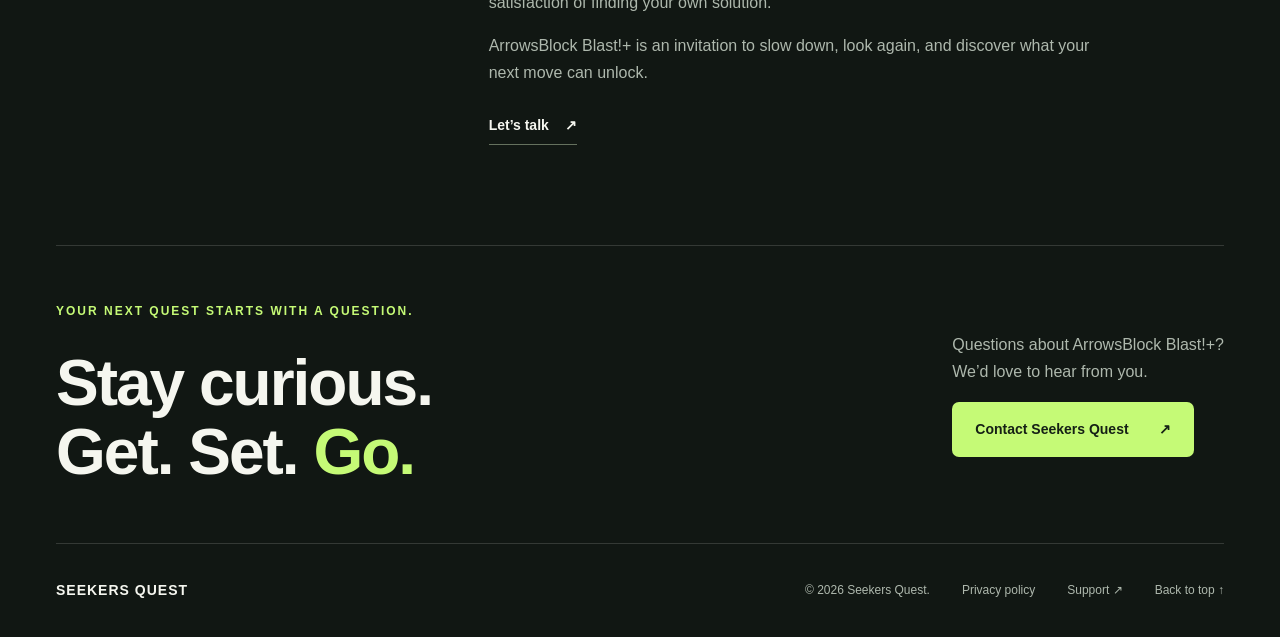
==== commit f9093a9d: "Add rotating continent silhouettes to language globe" ====
--- a/index.html
+++ b/index.html
@@ -6,7 +6,7 @@
 <meta name="description" content="Discover ArrowsBlock Blast!+ by Seekers Quest: seven puzzle games, including Sudoku, Word Puzzle and block challenges, with 35 language options.">
 <meta name="theme-color" content="#111713"><link rel="canonical" href="https://get-set-go.in/">
 <meta property="og:title" content="ArrowsBlock Blast!+ — Seven games. One playful collection."><meta property="og:description" content="Seven games. One playful collection. Discover Sudoku, arrow puzzles, word searches and more, with 35 language options."><meta property="og:image" content="https://get-set-go.in/assets/arrowsblock-blast.png"><meta property="og:image:alt" content="ArrowsBlock Blast!+ colorful puzzle collection artwork"><meta property="og:type" content="website"><meta property="og:url" content="https://get-set-go.in/">
-<link rel="icon" href="assets/arrowsblock-blast.png"><link rel="stylesheet" href="styles.css?v=language-globe-7">
+<link rel="icon" href="assets/arrowsblock-blast.png"><link rel="stylesheet" href="styles.css?v=globe-map-8">
 </head>
 <body>
 <a class="skip" href="#main">Skip to content</a>
@@ -22,7 +22,7 @@
 <p class="eyebrow">PLAY IN YOUR LANGUAGE</p>
 <h2 id="language-title">Your puzzles.<br>Your language.</h2>
 <p>Choose from 35 app language options in Settings, including Simplified and Traditional Chinese. Enjoy familiar words, scripts and number options as you explore the collection.</p>
-<div class="language-globe" aria-label="Slowly rotating globe of 35 supported languages"><svg class="globe-grid" viewBox="0 0 600 600" aria-hidden="true"><defs><radialGradient id="globe-fill"><stop stop-color="#426e59" stop-opacity=".6"/><stop offset="1" stop-color="#162d23" stop-opacity=".3"/></radialGradient></defs><circle cx="300" cy="300" r="268" fill="url(#globe-fill)"/><g fill="none" stroke="#c5fa76" stroke-opacity=".22"><circle cx="300" cy="300" r="268"/><ellipse cx="300" cy="300" rx="180" ry="268"/><ellipse cx="300" cy="300" rx="85" ry="268"/><ellipse cx="300" cy="300" rx="268" ry="95"/><ellipse cx="300" cy="300" rx="268" ry="190"/><path d="M32 300h536M300 32v536"/></g></svg><div class="globe-labels" aria-hidden="true"></div><div class="globe-center"><strong>35</strong><span>LANGUAGE OPTIONS</span></div><ul class="globe-language-list" aria-label="Supported app languages"><li>English</li><li>Deutsch</li><li>Français</li><li>Italiano</li><li>日本語</li><li>한국어</li><li>Português</li><li>Русский</li><li>Español</li><li>Türkçe</li><li>العربية</li><li>हिन्दी</li><li>বাংলা</li><li>मराठी</li><li>தமிழ்</li><li>ಕನ್ನಡ</li><li>മലയാളം</li><li>ଓଡ଼ିଆ</li><li>ગુજરાતી</li><li>اردو</li><li>简体中文</li><li>繁體中文</li><li>Bahasa Indonesia</li><li>Tiếng Việt</li><li>ไทย</li><li>Polski</li><li>Bahasa Melayu</li><li>Filipino</li><li>Nederlands</li><li>Українська</li><li>অসমীয়া</li><li>తెలుగు</li><li>ᱥᱟᱱᱛᱟᱲᱤ</li><li>ꯃꯤꯇꯩꯂꯣꯟ</li><li>ਪੰਜਾਬੀ</li></ul><button class="language-toggle" type="button" aria-pressed="false">Pause rotation</button></div></section>
+<div class="language-globe" aria-label="Slowly rotating globe of 35 supported languages"><svg class="globe-grid" viewBox="0 0 600 600" aria-hidden="true"><defs><radialGradient id="globe-fill"><stop stop-color="#426e59" stop-opacity=".6"/><stop offset="1" stop-color="#162d23" stop-opacity=".3"/></radialGradient></defs><circle cx="300" cy="300" r="268" fill="url(#globe-fill)"/><g class="globe-land" fill="#a8d879" fill-opacity=".22" stroke="#c5fa76" stroke-opacity=".3" stroke-width=".8"></g><g fill="none" stroke="#c5fa76" stroke-opacity=".22"><circle cx="300" cy="300" r="268"/><ellipse cx="300" cy="300" rx="180" ry="268"/><ellipse cx="300" cy="300" rx="85" ry="268"/><ellipse cx="300" cy="300" rx="268" ry="95"/><ellipse cx="300" cy="300" rx="268" ry="190"/><path d="M32 300h536M300 32v536"/></g></svg><div class="globe-labels" aria-hidden="true"></div><div class="globe-center"><strong>35</strong><span>LANGUAGE OPTIONS</span></div><ul class="globe-language-list" aria-label="Supported app languages"><li>English</li><li>Deutsch</li><li>Français</li><li>Italiano</li><li>日本語</li><li>한국어</li><li>Português</li><li>Русский</li><li>Español</li><li>Türkçe</li><li>العربية</li><li>हिन्दी</li><li>বাংলা</li><li>मराठी</li><li>தமிழ்</li><li>ಕನ್ನಡ</li><li>മലയാളം</li><li>ଓଡ଼ିଆ</li><li>ગુજરાતી</li><li>اردو</li><li>简体中文</li><li>繁體中文</li><li>Bahasa Indonesia</li><li>Tiếng Việt</li><li>ไทย</li><li>Polski</li><li>Bahasa Melayu</li><li>Filipino</li><li>Nederlands</li><li>Українська</li><li>অসমীয়া</li><li>తెలుగు</li><li>ᱥᱟᱱᱛᱟᱲᱤ</li><li>ꯃꯤꯇꯩꯂꯣꯟ</li><li>ਪੰਜਾਬੀ</li></ul><button class="language-toggle" type="button" aria-pressed="false">Pause rotation</button></div></section>
 <section class="wrap word-feature" id="word-puzzle" aria-labelledby="word-puzzle-title"><div><p class="eyebrow">MANY LANGUAGES. NEW DISCOVERIES.</p><h2 id="word-puzzle-title">A world of words.<br><em>Ready to find.</em></h2><p class="lead">Word Puzzle. A familiar challenge in your language.</p><p>Search the letter grid, spot hidden words and build your way through progressively tougher puzzles. With 500 words per language, there is always another discovery waiting.</p><p>Choose your preferred app language in Settings and explore word searches across languages and scripts, from English and Hindi to Tamil, Arabic and Chinese.</p><div class="word-language-tags" aria-label="Example supported languages"><span>English</span><span lang="hi">हिन्दी</span><span lang="ta">தமிழ்</span><span lang="ar" dir="rtl">العربية</span><span lang="zh">中文</span><span>35 language options</span></div><a class="text-link" href="#how-to-play">Explore the game collection ↗</a></div><figure><img src="assets/word-puzzle.png" alt="Actual Word Puzzle gameplay showing a letter grid and hidden words to find" width="1206" height="2622" loading="lazy"><figcaption>Actual gameplay · Word Puzzle · Find your next word</figcaption></figure></section>
 <section class="challenge-section" id="how-to-play"><div class="wrap section"><div class="section-heading"><div><p class="eyebrow">02 / FIND YOUR NEXT FAVORITE</p><h2>Different puzzles.<br>The same curiosity.</h2></div><p>Seven ways to think, play and discover.<br>Browse the collection below. Choose a game to see it in action.</p></div><div class="card-switcher" role="region" aria-roledescription="carousel" aria-labelledby="switcher-title"><div class="switcher-toolbar"><span class="eyebrow" id="switcher-title">CARD SWITCHER</span><span class="switcher-badge">7 GAMES · FIND YOUR FAVORITE</span></div><div class="switcher-layout"><div class="switcher-art"><img id="switcher-image" src="assets/game-2.png" alt="Word Puzzle gameplay screenshot" width="1206" height="2622"></div><div class="switcher-copy" aria-live="polite" aria-atomic="true"><p class="eyebrow" id="switcher-count"></p><h2 id="switcher-name"></h2><p id="switcher-description"></p><p class="switcher-hint">Part of ArrowsBlock Blast!+ · Swipe to discover another game.</p></div></div><div class="switcher-controls"><button type="button" class="switcher-prev" aria-label="Previous game">←</button><div class="switcher-choices" role="group" aria-label="Choose a game"></div><button type="button" class="switcher-next" aria-label="Next game">→</button></div><p class="switcher-keyboard">Swipe or use the arrows to explore</p></div></div></section>
 <section class="wrap section studio" id="studio"><p class="eyebrow">04 / THE STUDIO BEHIND THE QUEST</p><div><h2>We believe curiosity<br>is worth <em>playing for.</em></h2><p>Seekers Quest creates games around the pleasure of figuring things out. Our approach brings together clear mechanics, considered challenges, and the satisfaction of finding your own solution.</p><p>ArrowsBlock Blast!+ is an invitation to slow down, look again, and discover what your next move can unlock.</p><a class="text-link" href="mailto:support@get-set-go.in">Let’s talk <span aria-hidden="true">↗</span></a></div></section>
@@ -31,6 +31,6 @@
 
 <footer class="wrap"><a class="brand" href="#">SEEKERS QUEST</a><p>© <span id="year">2026</span> Seekers Quest.</p><a href="privacy-policy.html">Privacy policy</a><a href="mailto:support@get-set-go.in">Support ↗</a><a href="#main">Back to top ↑</a></footer>
 <script>document.getElementById('year').textContent = new Date().getFullYear();</script>
-<script src="languages.js?v=language-globe-7"></script>
+<script src="languages.js?v=globe-map-8"></script>
 <script src="card-switcher.js?v=swipe-switcher-6"></script>
 </body></html>
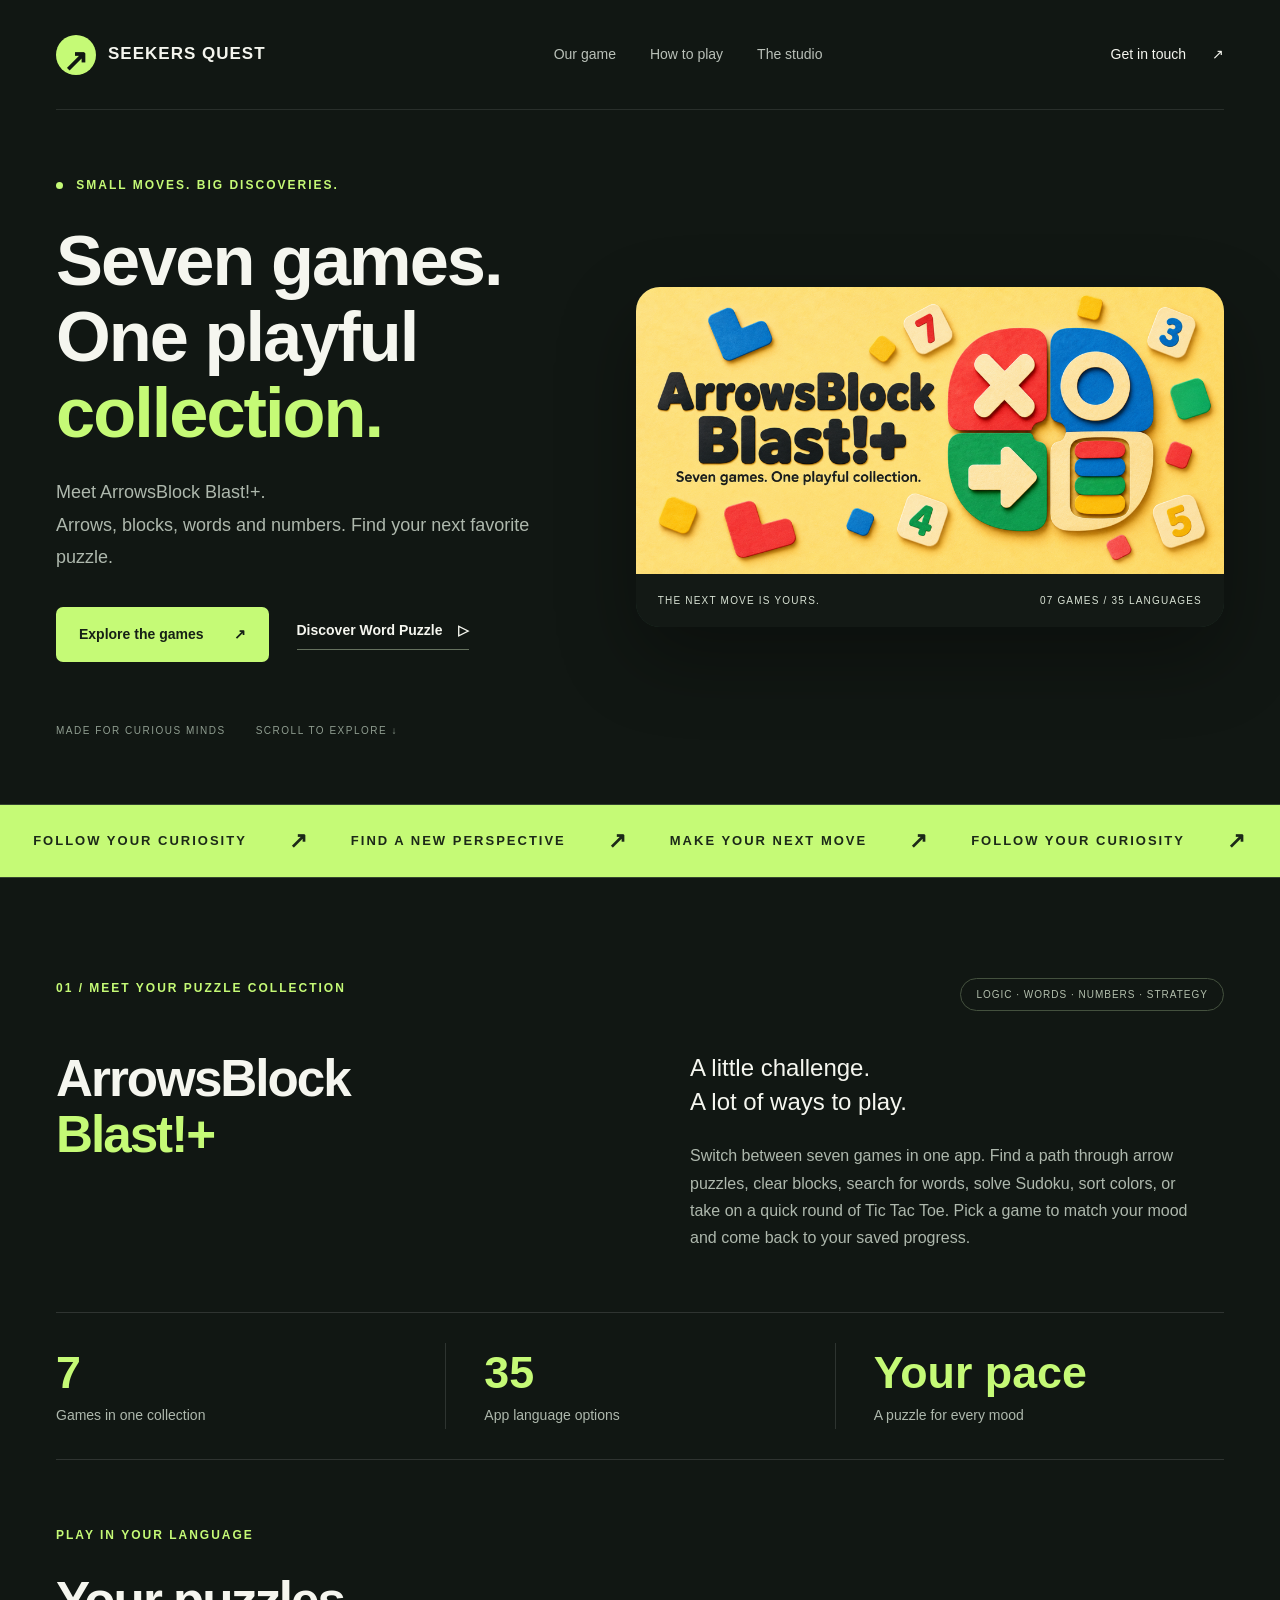
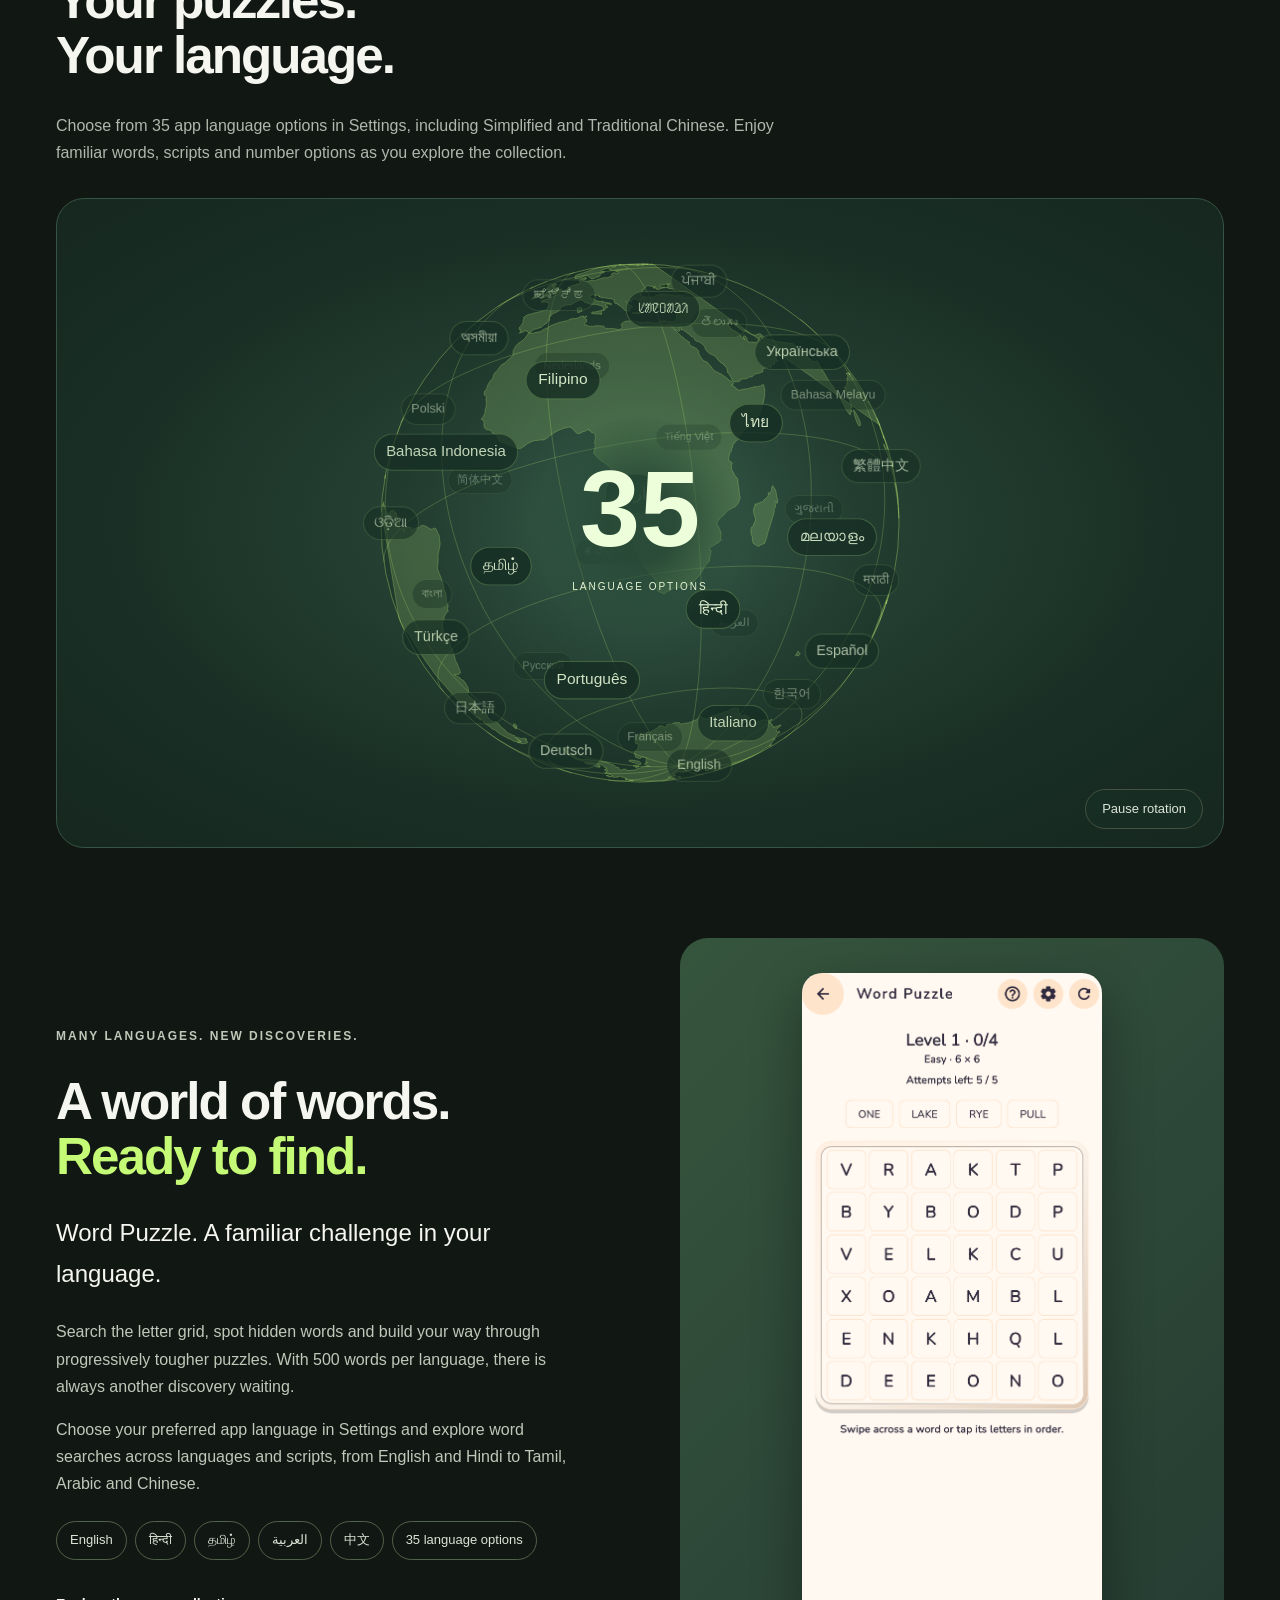
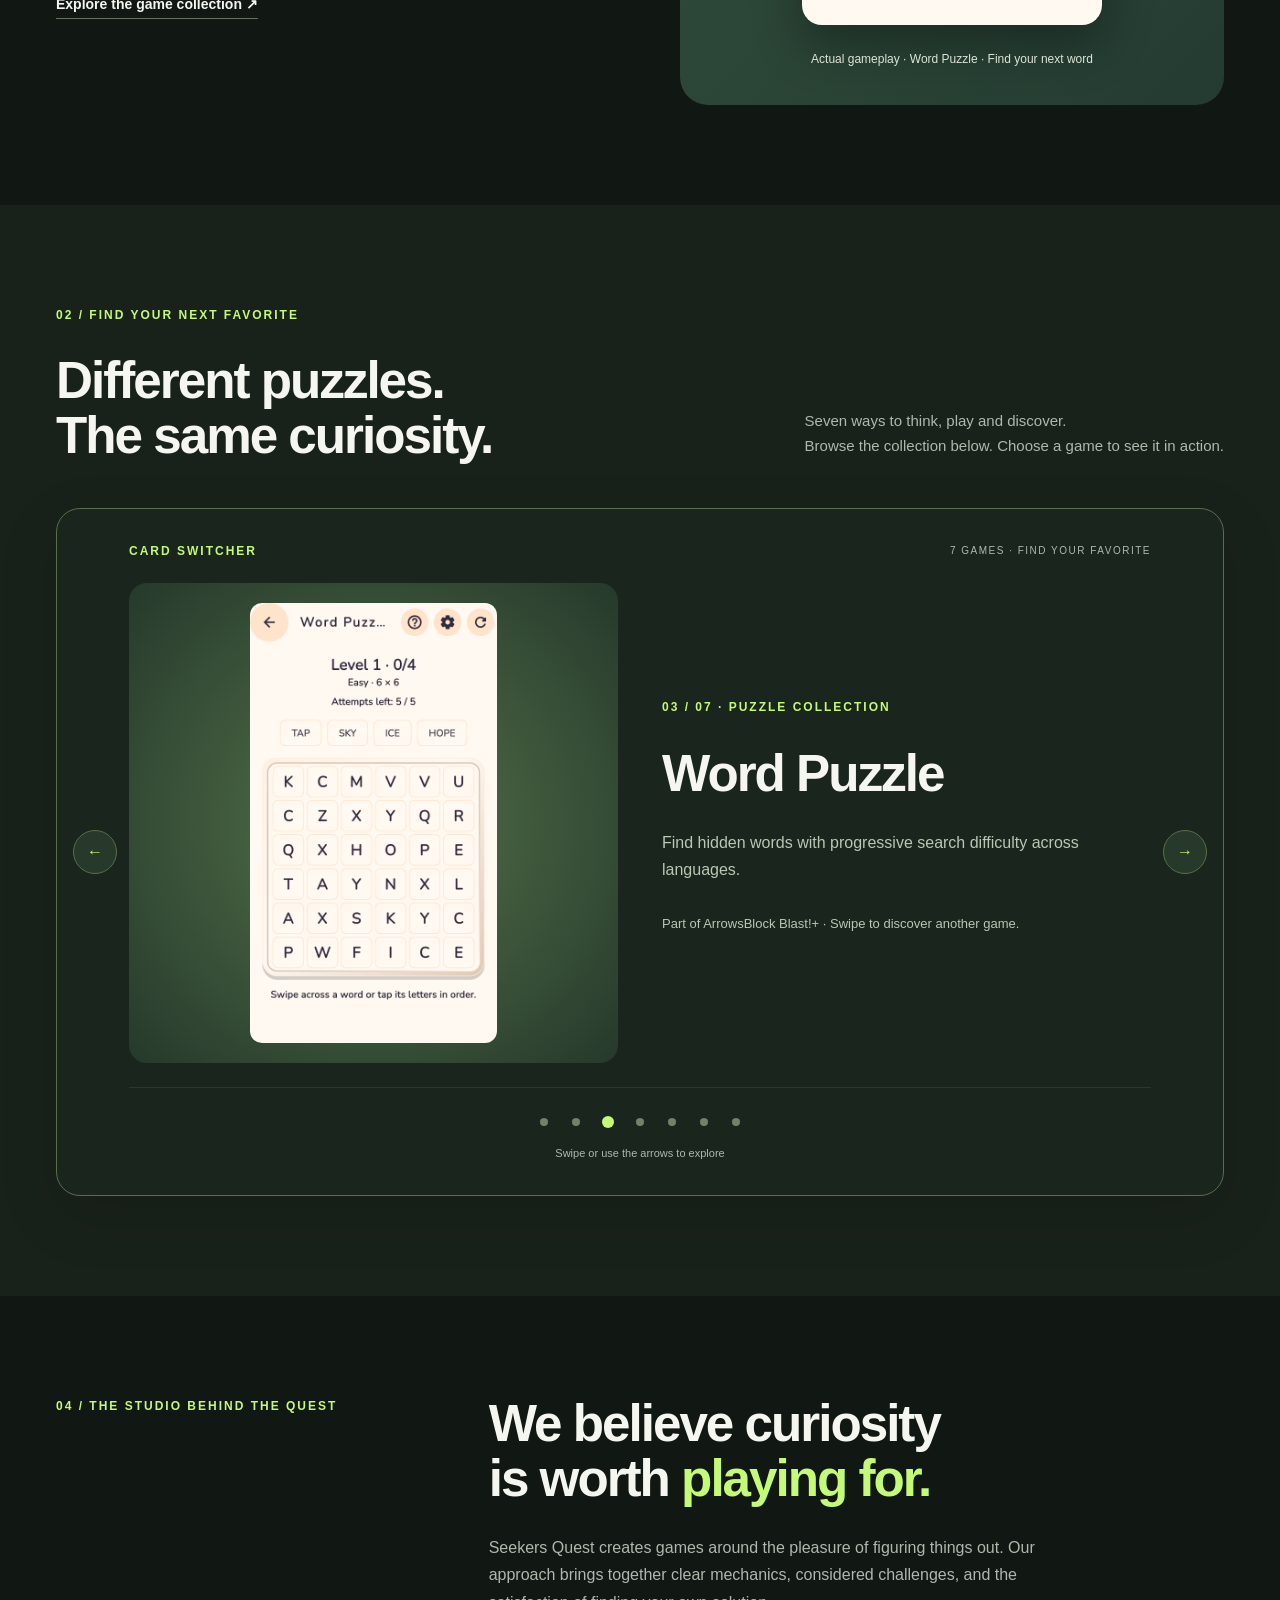
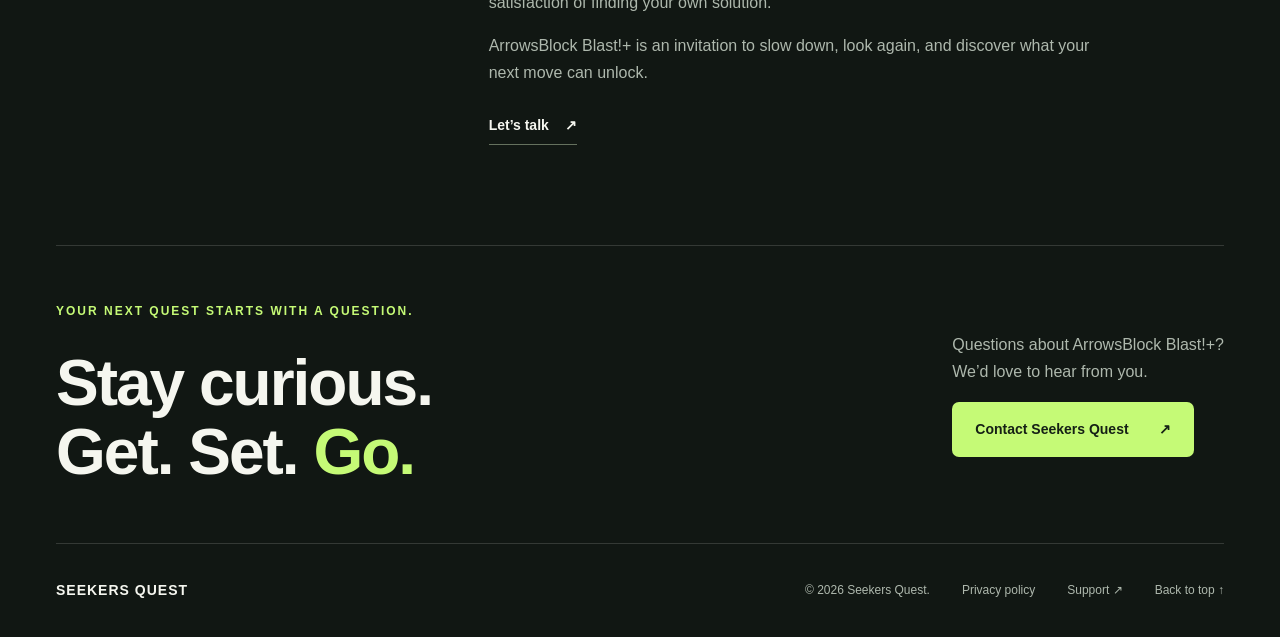
==== commit c96edc4a: "Use detailed world coastlines and curved spherical globe grid" ====
--- a/index.html
+++ b/index.html
@@ -6,7 +6,7 @@
 <meta name="description" content="Discover ArrowsBlock Blast!+ by Seekers Quest: seven puzzle games, including Sudoku, Word Puzzle and block challenges, with 35 language options.">
 <meta name="theme-color" content="#111713"><link rel="canonical" href="https://get-set-go.in/">
 <meta property="og:title" content="ArrowsBlock Blast!+ — Seven games. One playful collection."><meta property="og:description" content="Seven games. One playful collection. Discover Sudoku, arrow puzzles, word searches and more, with 35 language options."><meta property="og:image" content="https://get-set-go.in/assets/arrowsblock-blast.png"><meta property="og:image:alt" content="ArrowsBlock Blast!+ colorful puzzle collection artwork"><meta property="og:type" content="website"><meta property="og:url" content="https://get-set-go.in/">
-<link rel="icon" href="assets/arrowsblock-blast.png"><link rel="stylesheet" href="styles.css?v=globe-map-8">
+<link rel="icon" href="assets/arrowsblock-blast.png"><link rel="stylesheet" href="styles.css?v=round-globe-9">
 </head>
 <body>
 <a class="skip" href="#main">Skip to content</a>
@@ -22,7 +22,7 @@
 <p class="eyebrow">PLAY IN YOUR LANGUAGE</p>
 <h2 id="language-title">Your puzzles.<br>Your language.</h2>
 <p>Choose from 35 app language options in Settings, including Simplified and Traditional Chinese. Enjoy familiar words, scripts and number options as you explore the collection.</p>
-<div class="language-globe" aria-label="Slowly rotating globe of 35 supported languages"><svg class="globe-grid" viewBox="0 0 600 600" aria-hidden="true"><defs><radialGradient id="globe-fill"><stop stop-color="#426e59" stop-opacity=".6"/><stop offset="1" stop-color="#162d23" stop-opacity=".3"/></radialGradient></defs><circle cx="300" cy="300" r="268" fill="url(#globe-fill)"/><g class="globe-land" fill="#a8d879" fill-opacity=".22" stroke="#c5fa76" stroke-opacity=".3" stroke-width=".8"></g><g fill="none" stroke="#c5fa76" stroke-opacity=".22"><circle cx="300" cy="300" r="268"/><ellipse cx="300" cy="300" rx="180" ry="268"/><ellipse cx="300" cy="300" rx="85" ry="268"/><ellipse cx="300" cy="300" rx="268" ry="95"/><ellipse cx="300" cy="300" rx="268" ry="190"/><path d="M32 300h536M300 32v536"/></g></svg><div class="globe-labels" aria-hidden="true"></div><div class="globe-center"><strong>35</strong><span>LANGUAGE OPTIONS</span></div><ul class="globe-language-list" aria-label="Supported app languages"><li>English</li><li>Deutsch</li><li>Français</li><li>Italiano</li><li>日本語</li><li>한국어</li><li>Português</li><li>Русский</li><li>Español</li><li>Türkçe</li><li>العربية</li><li>हिन्दी</li><li>বাংলা</li><li>मराठी</li><li>தமிழ்</li><li>ಕನ್ನಡ</li><li>മലയാളം</li><li>ଓଡ଼ିଆ</li><li>ગુજરાતી</li><li>اردو</li><li>简体中文</li><li>繁體中文</li><li>Bahasa Indonesia</li><li>Tiếng Việt</li><li>ไทย</li><li>Polski</li><li>Bahasa Melayu</li><li>Filipino</li><li>Nederlands</li><li>Українська</li><li>অসমীয়া</li><li>తెలుగు</li><li>ᱥᱟᱱᱛᱟᱲᱤ</li><li>ꯃꯤꯇꯩꯂꯣꯟ</li><li>ਪੰਜਾਬੀ</li></ul><button class="language-toggle" type="button" aria-pressed="false">Pause rotation</button></div></section>
+<div class="language-globe" aria-label="Slowly rotating globe of 35 supported languages"><svg class="globe-grid" viewBox="0 0 600 600" aria-hidden="true"><defs><radialGradient id="globe-fill"><stop stop-color="#426e59" stop-opacity=".6"/><stop offset="1" stop-color="#162d23" stop-opacity=".3"/></radialGradient></defs><circle cx="300" cy="300" r="268" fill="url(#globe-fill)"/><g class="globe-land" fill="#a8d879" fill-opacity=".22" stroke="#c5fa76" stroke-opacity=".3" stroke-width=".8"></g><g class="globe-graticule" fill="none" stroke="#c5fa76" stroke-width=".8"></g><circle cx="300" cy="300" r="268" fill="none" stroke="#c5fa76" stroke-opacity=".35"/></svg><div class="globe-labels" aria-hidden="true"></div><div class="globe-center"><strong>35</strong><span>LANGUAGE OPTIONS</span></div><ul class="globe-language-list" aria-label="Supported app languages"><li>English</li><li>Deutsch</li><li>Français</li><li>Italiano</li><li>日本語</li><li>한국어</li><li>Português</li><li>Русский</li><li>Español</li><li>Türkçe</li><li>العربية</li><li>हिन्दी</li><li>বাংলা</li><li>मराठी</li><li>தமிழ்</li><li>ಕನ್ನಡ</li><li>മലയാളം</li><li>ଓଡ଼ିଆ</li><li>ગુજરાતી</li><li>اردو</li><li>简体中文</li><li>繁體中文</li><li>Bahasa Indonesia</li><li>Tiếng Việt</li><li>ไทย</li><li>Polski</li><li>Bahasa Melayu</li><li>Filipino</li><li>Nederlands</li><li>Українська</li><li>অসমীয়া</li><li>తెలుగు</li><li>ᱥᱟᱱᱛᱟᱲᱤ</li><li>ꯃꯤꯇꯩꯂꯣꯟ</li><li>ਪੰਜਾਬੀ</li></ul><button class="language-toggle" type="button" aria-pressed="false">Pause rotation</button></div></section>
 <section class="wrap word-feature" id="word-puzzle" aria-labelledby="word-puzzle-title"><div><p class="eyebrow">MANY LANGUAGES. NEW DISCOVERIES.</p><h2 id="word-puzzle-title">A world of words.<br><em>Ready to find.</em></h2><p class="lead">Word Puzzle. A familiar challenge in your language.</p><p>Search the letter grid, spot hidden words and build your way through progressively tougher puzzles. With 500 words per language, there is always another discovery waiting.</p><p>Choose your preferred app language in Settings and explore word searches across languages and scripts, from English and Hindi to Tamil, Arabic and Chinese.</p><div class="word-language-tags" aria-label="Example supported languages"><span>English</span><span lang="hi">हिन्दी</span><span lang="ta">தமிழ்</span><span lang="ar" dir="rtl">العربية</span><span lang="zh">中文</span><span>35 language options</span></div><a class="text-link" href="#how-to-play">Explore the game collection ↗</a></div><figure><img src="assets/word-puzzle.png" alt="Actual Word Puzzle gameplay showing a letter grid and hidden words to find" width="1206" height="2622" loading="lazy"><figcaption>Actual gameplay · Word Puzzle · Find your next word</figcaption></figure></section>
 <section class="challenge-section" id="how-to-play"><div class="wrap section"><div class="section-heading"><div><p class="eyebrow">02 / FIND YOUR NEXT FAVORITE</p><h2>Different puzzles.<br>The same curiosity.</h2></div><p>Seven ways to think, play and discover.<br>Browse the collection below. Choose a game to see it in action.</p></div><div class="card-switcher" role="region" aria-roledescription="carousel" aria-labelledby="switcher-title"><div class="switcher-toolbar"><span class="eyebrow" id="switcher-title">CARD SWITCHER</span><span class="switcher-badge">7 GAMES · FIND YOUR FAVORITE</span></div><div class="switcher-layout"><div class="switcher-art"><img id="switcher-image" src="assets/game-2.png" alt="Word Puzzle gameplay screenshot" width="1206" height="2622"></div><div class="switcher-copy" aria-live="polite" aria-atomic="true"><p class="eyebrow" id="switcher-count"></p><h2 id="switcher-name"></h2><p id="switcher-description"></p><p class="switcher-hint">Part of ArrowsBlock Blast!+ · Swipe to discover another game.</p></div></div><div class="switcher-controls"><button type="button" class="switcher-prev" aria-label="Previous game">←</button><div class="switcher-choices" role="group" aria-label="Choose a game"></div><button type="button" class="switcher-next" aria-label="Next game">→</button></div><p class="switcher-keyboard">Swipe or use the arrows to explore</p></div></div></section>
 <section class="wrap section studio" id="studio"><p class="eyebrow">04 / THE STUDIO BEHIND THE QUEST</p><div><h2>We believe curiosity<br>is worth <em>playing for.</em></h2><p>Seekers Quest creates games around the pleasure of figuring things out. Our approach brings together clear mechanics, considered challenges, and the satisfaction of finding your own solution.</p><p>ArrowsBlock Blast!+ is an invitation to slow down, look again, and discover what your next move can unlock.</p><a class="text-link" href="mailto:support@get-set-go.in">Let’s talk <span aria-hidden="true">↗</span></a></div></section>
@@ -31,6 +31,6 @@
 
 <footer class="wrap"><a class="brand" href="#">SEEKERS QUEST</a><p>© <span id="year">2026</span> Seekers Quest.</p><a href="privacy-policy.html">Privacy policy</a><a href="mailto:support@get-set-go.in">Support ↗</a><a href="#main">Back to top ↑</a></footer>
 <script>document.getElementById('year').textContent = new Date().getFullYear();</script>
-<script src="languages.js?v=globe-map-8"></script>
+<script src="languages.js?v=round-globe-9"></script>
 <script src="card-switcher.js?v=swipe-switcher-6"></script>
 </body></html>
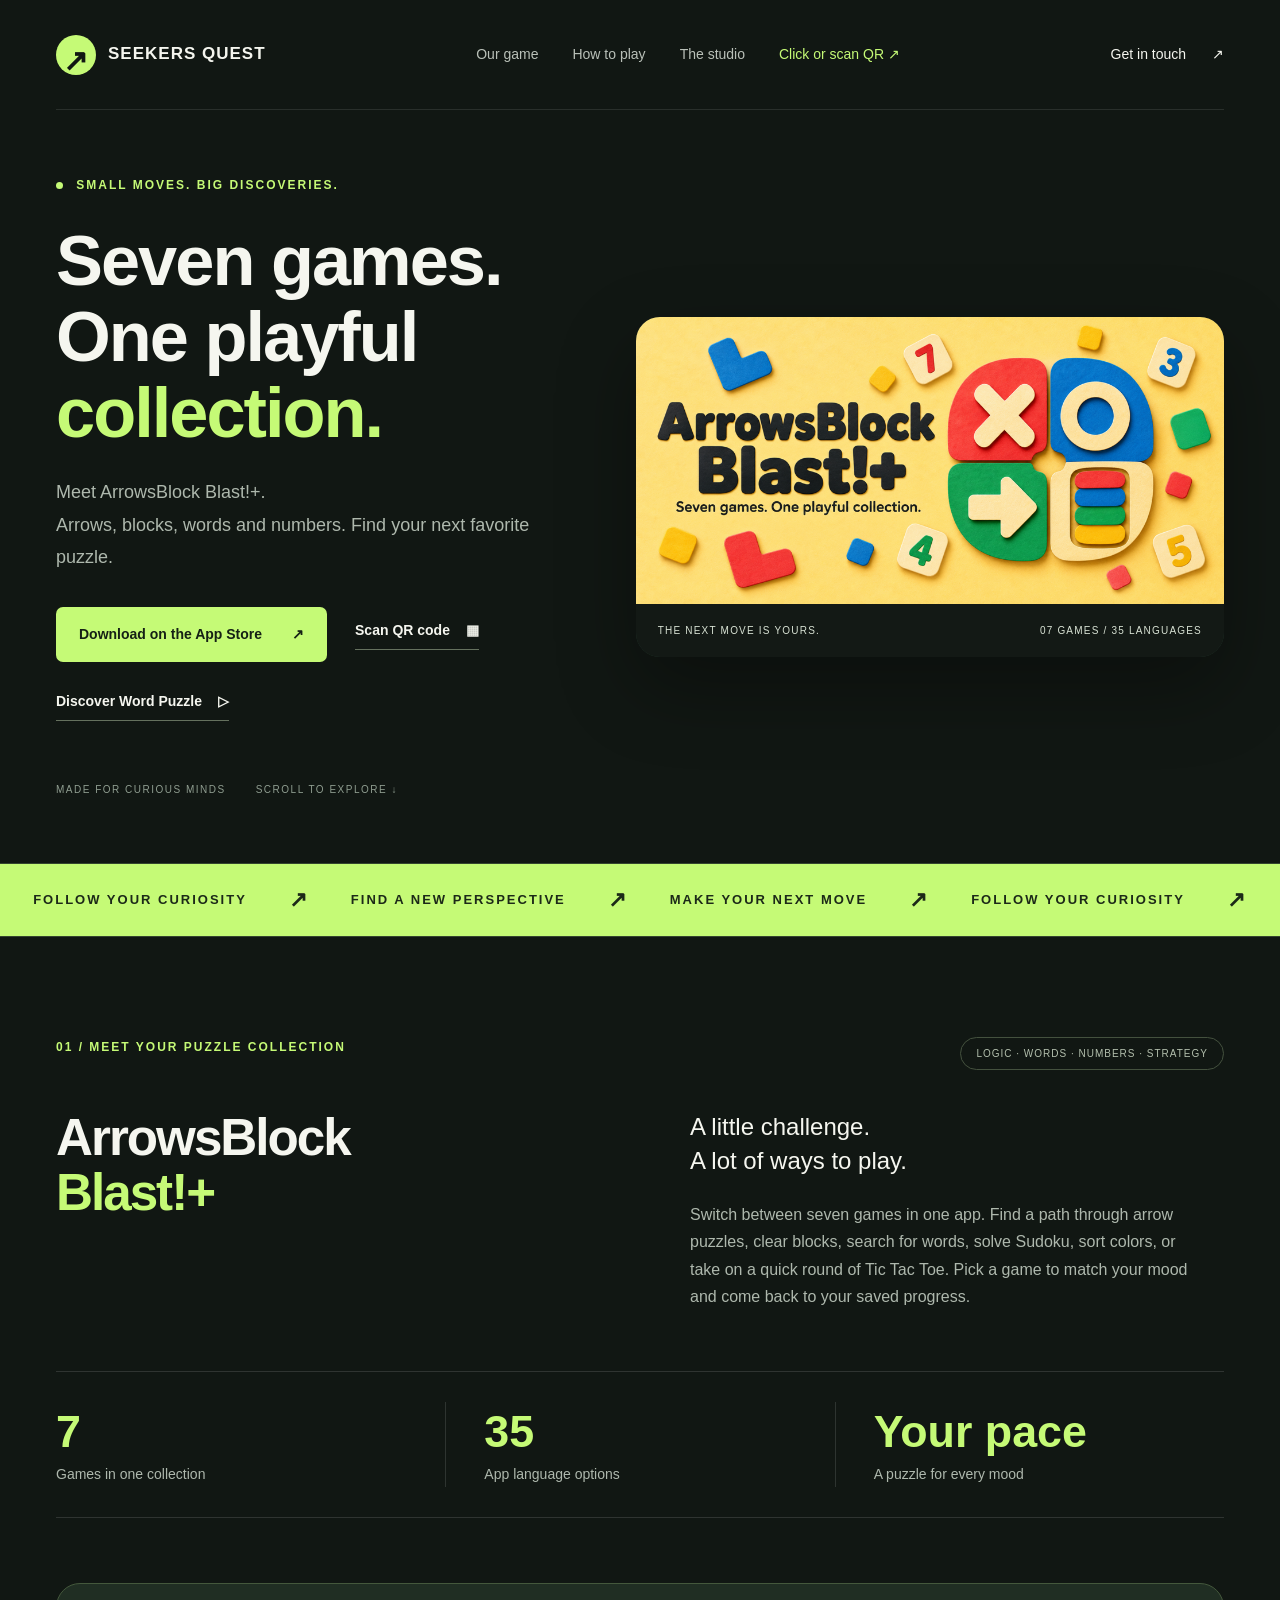
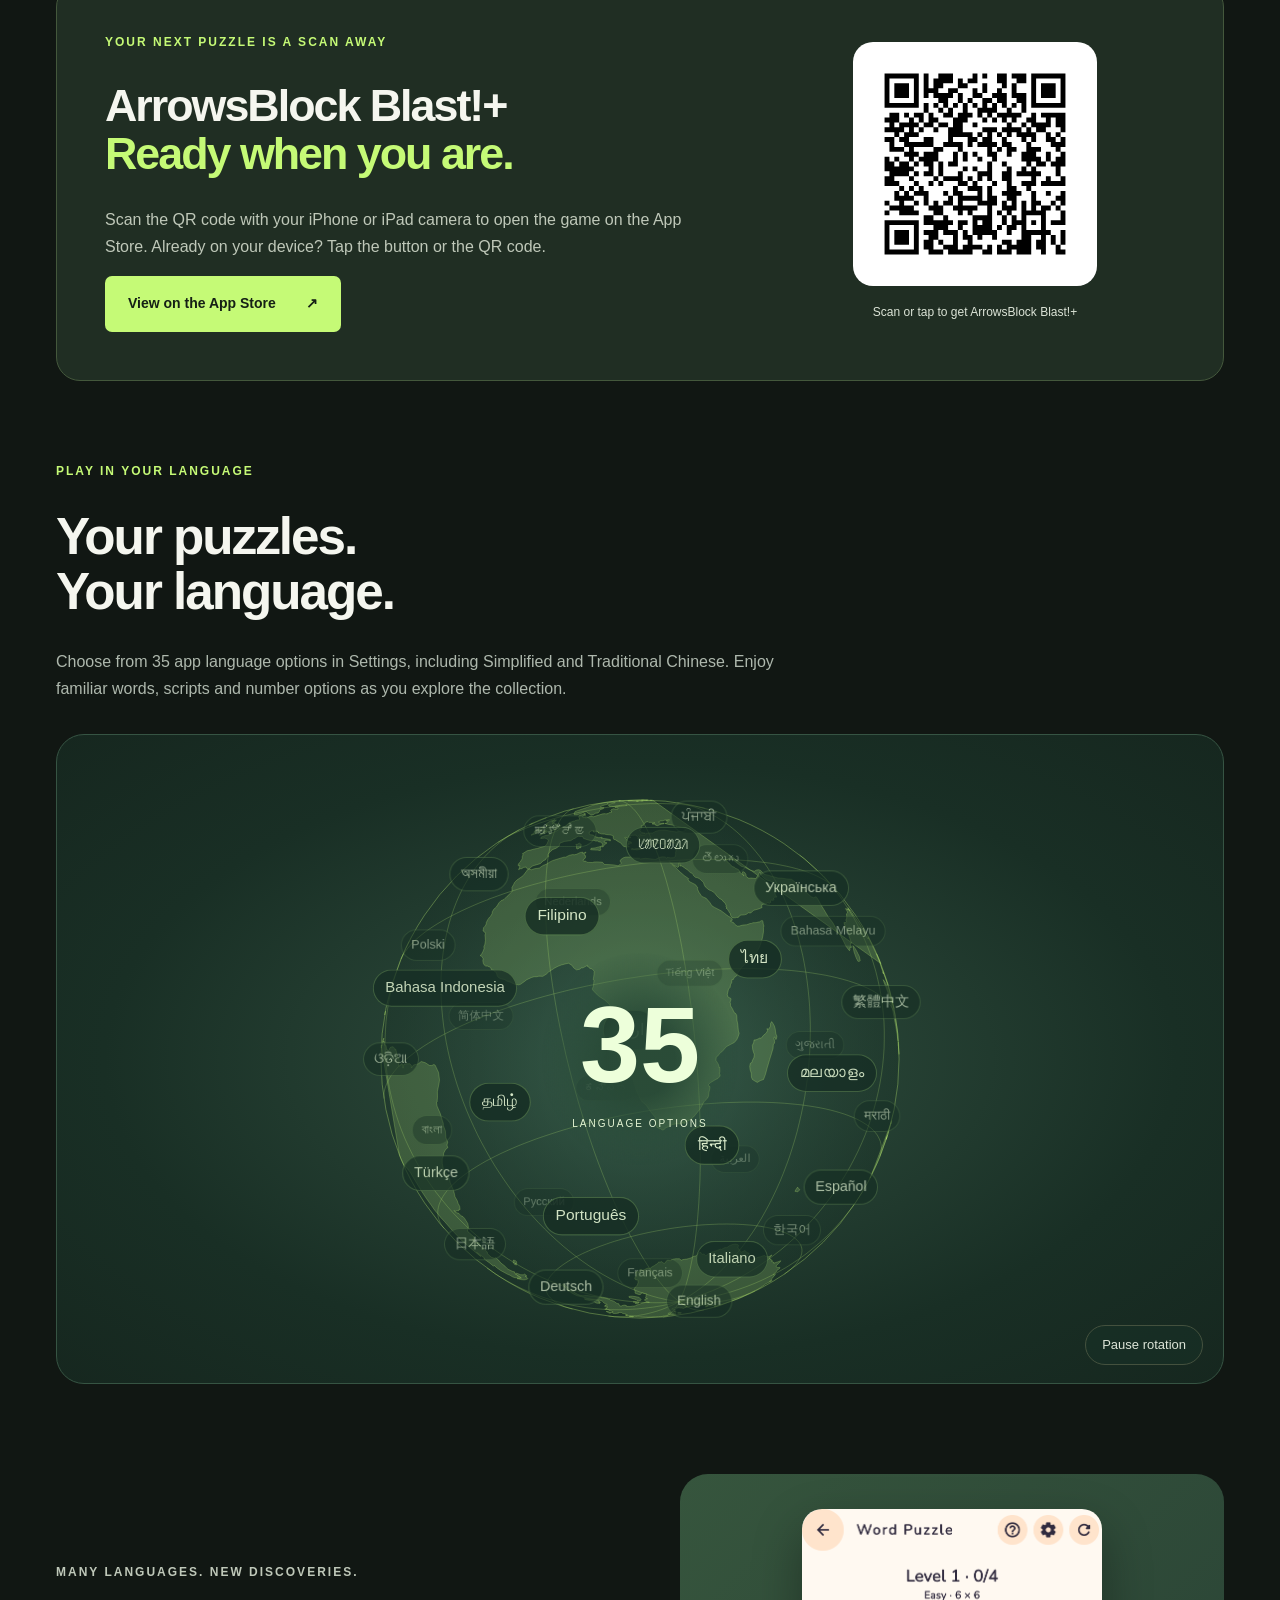
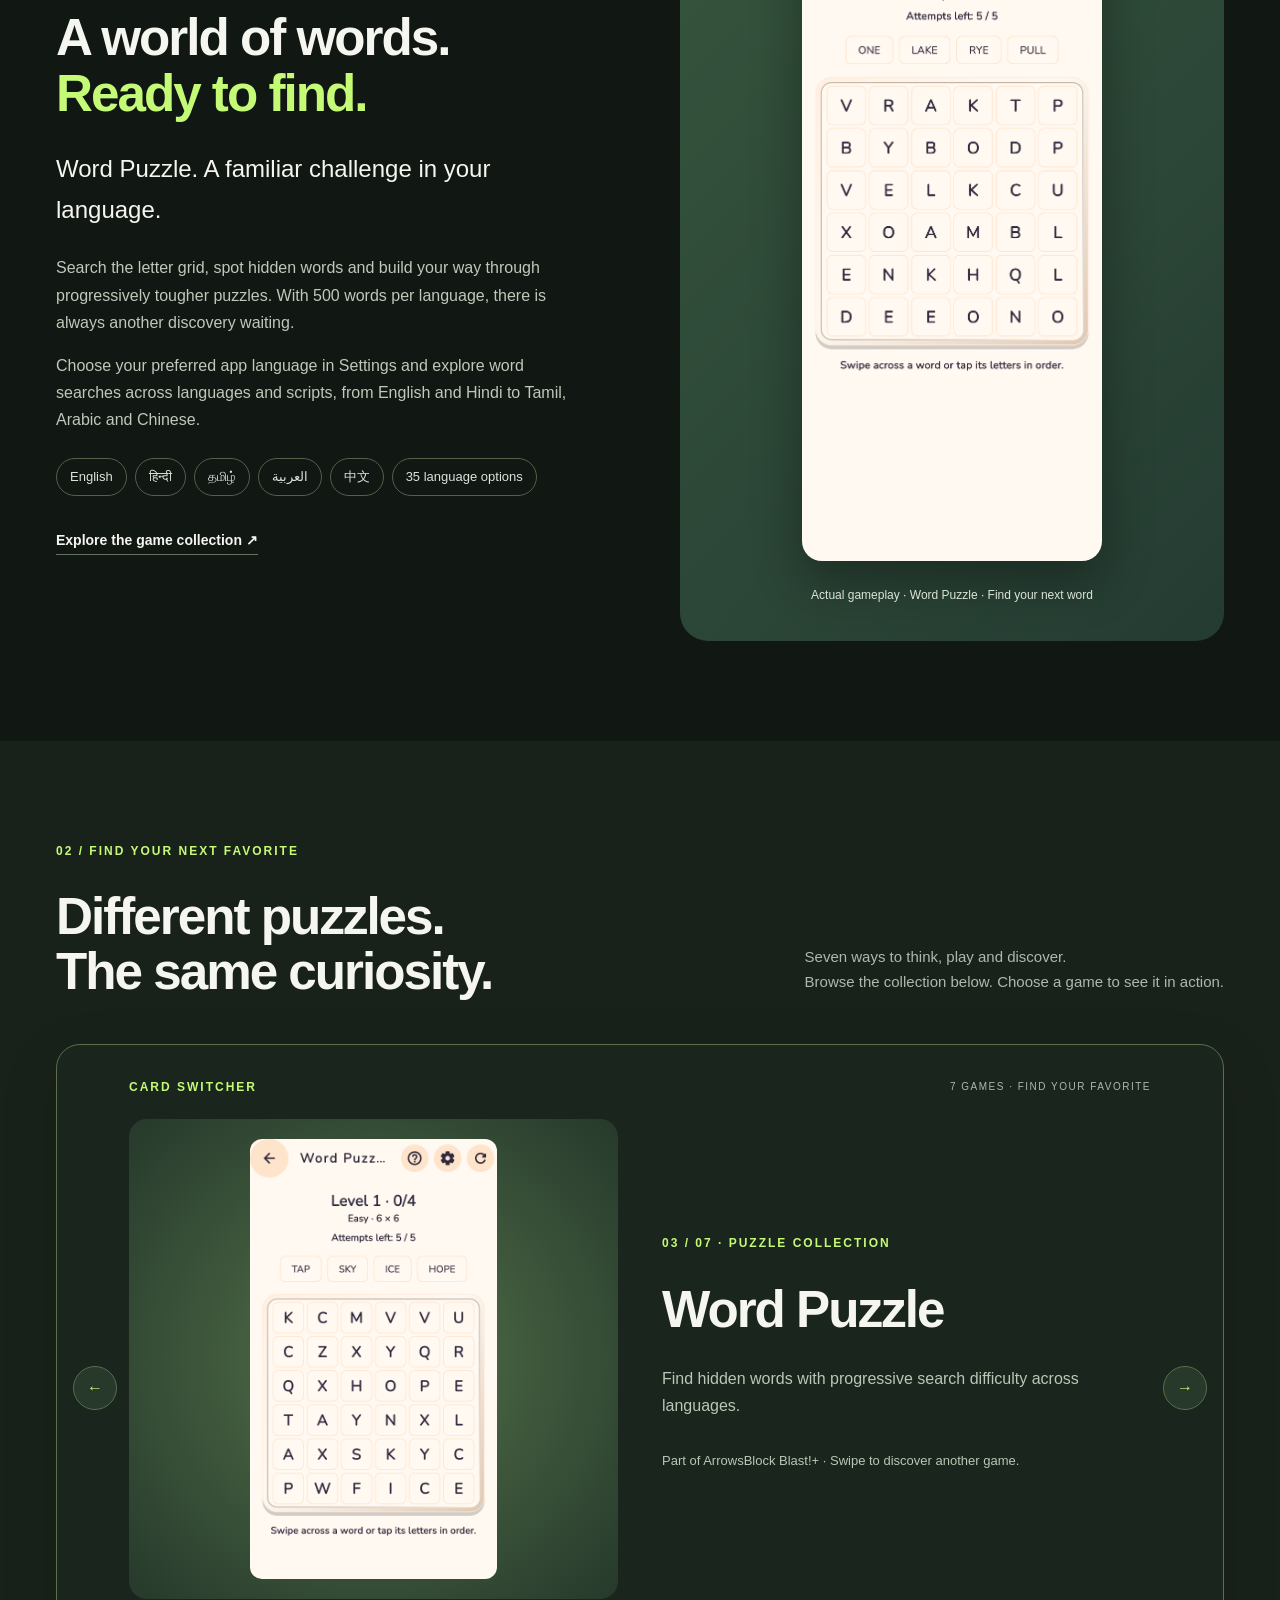
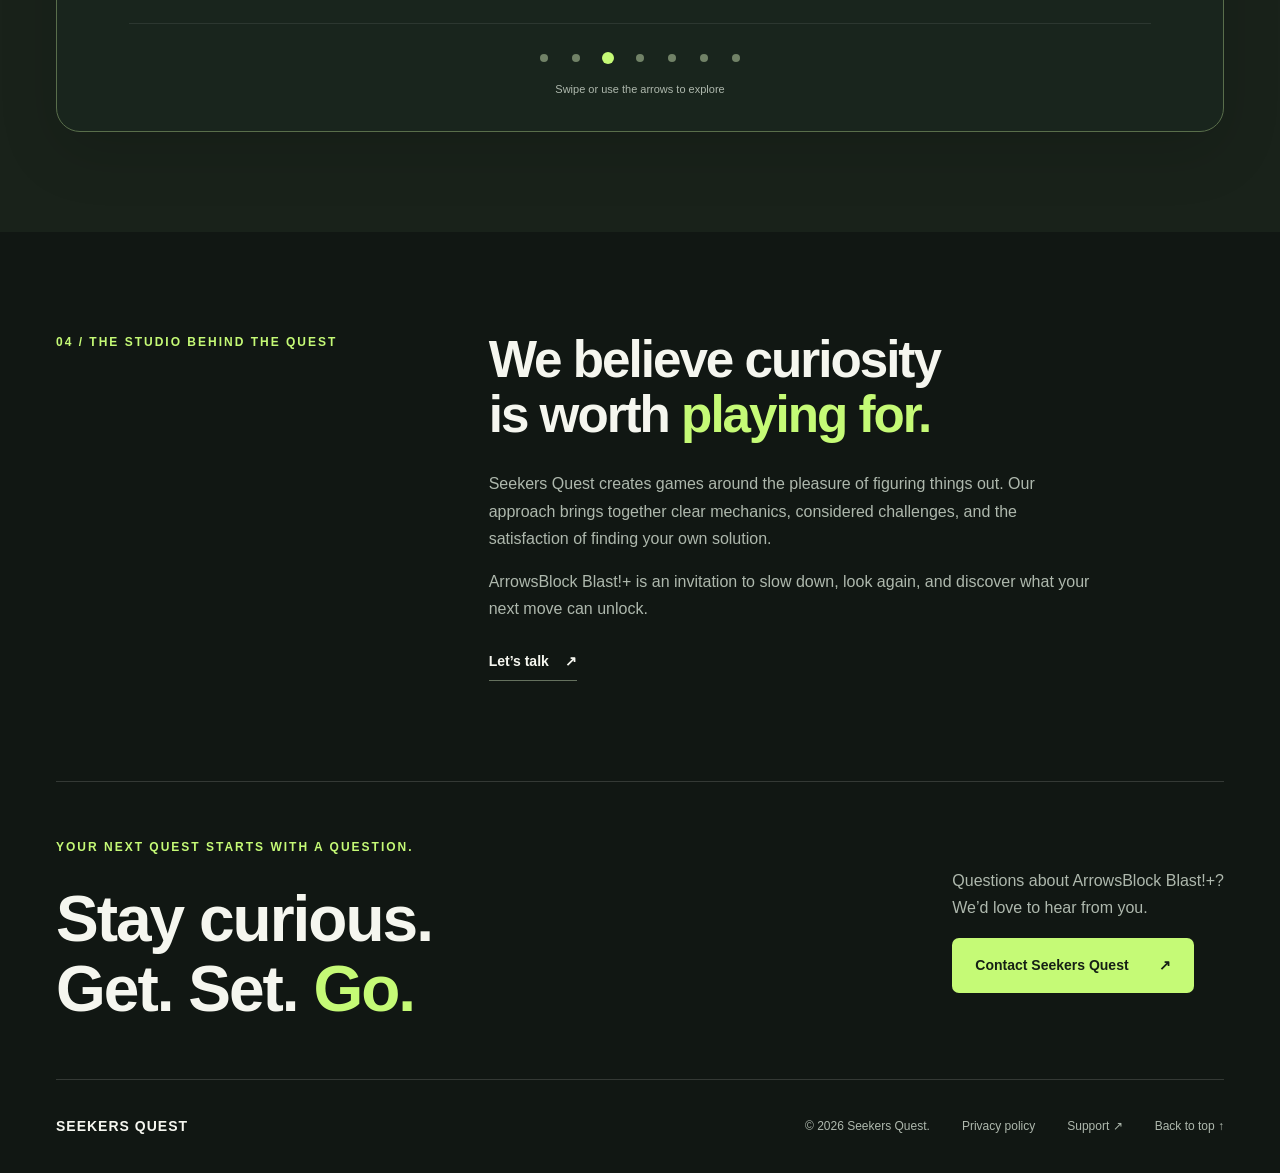
==== commit bb6cf317: "Add App Store QR download section and top download links" ====
--- a/index.html
+++ b/index.html
@@ -6,18 +6,19 @@
 <meta name="description" content="Discover ArrowsBlock Blast!+ by Seekers Quest: seven puzzle games, including Sudoku, Word Puzzle and block challenges, with 35 language options.">
 <meta name="theme-color" content="#111713"><link rel="canonical" href="https://get-set-go.in/">
 <meta property="og:title" content="ArrowsBlock Blast!+ — Seven games. One playful collection."><meta property="og:description" content="Seven games. One playful collection. Discover Sudoku, arrow puzzles, word searches and more, with 35 language options."><meta property="og:image" content="https://get-set-go.in/assets/arrowsblock-blast.png"><meta property="og:image:alt" content="ArrowsBlock Blast!+ colorful puzzle collection artwork"><meta property="og:type" content="website"><meta property="og:url" content="https://get-set-go.in/">
-<link rel="icon" href="assets/arrowsblock-blast.png"><link rel="stylesheet" href="styles.css?v=round-globe-9">
+<link rel="icon" href="assets/arrowsblock-blast.png"><link rel="stylesheet" href="styles.css?v=app-store-qr-10">
 </head>
 <body>
 <a class="skip" href="#main">Skip to content</a>
-<header class="wrap"><a class="brand" href="#" aria-label="Seekers Quest home"><span class="brand-mark" aria-hidden="true">↗</span> SEEKERS QUEST</a><nav aria-label="Main navigation"><a href="#game">Our game</a><a href="#how-to-play">How to play</a><a href="#studio">The studio</a></nav><a class="contact" href="mailto:support@get-set-go.in">Get in touch <span aria-hidden="true">↗</span></a></header>
+<header class="wrap"><a class="brand" href="#" aria-label="Seekers Quest home"><span class="brand-mark" aria-hidden="true">↗</span> SEEKERS QUEST</a><nav aria-label="Main navigation"><a href="#game">Our game</a><a href="#how-to-play">How to play</a><a href="#studio">The studio</a><a class="nav-download" href="https://apps.apple.com/in/app/arrowsblock-blast/id6827821261">Click or scan QR ↗</a></nav><a class="contact" href="mailto:support@get-set-go.in">Get in touch <span aria-hidden="true">↗</span></a></header>
 <main id="main">
 <section class="hero wrap" id="game">
-<div class="hero-copy"><p class="eyebrow"><span></span> SMALL MOVES. BIG DISCOVERIES.</p><h1>Seven games.<br>One playful<br><em>collection.</em></h1><p class="intro">Meet ArrowsBlock Blast!+.<br>Arrows, blocks, words and numbers. Find your next favorite puzzle.</p><div class="hero-actions"><a class="button primary" href="#quest">Explore the games <span aria-hidden="true">↗</span></a><a class="text-link" href="#word-puzzle">Discover Word Puzzle <span aria-hidden="true">▷</span></a></div><div class="hero-bottom"><span>MADE FOR CURIOUS MINDS</span><span>SCROLL TO EXPLORE ↓</span></div></div>
+<div class="hero-copy"><p class="eyebrow"><span></span> SMALL MOVES. BIG DISCOVERIES.</p><h1>Seven games.<br>One playful<br><em>collection.</em></h1><p class="intro">Meet ArrowsBlock Blast!+.<br>Arrows, blocks, words and numbers. Find your next favorite puzzle.</p><div class="hero-actions"><a class="button primary" href="https://apps.apple.com/in/app/arrowsblock-blast/id6827821261">Download on the App Store <span aria-hidden="true">↗</span></a><a class="text-link" href="#download">Scan QR code <span aria-hidden="true">▦</span></a><a class="text-link" href="#word-puzzle">Discover Word Puzzle <span aria-hidden="true">▷</span></a></div><div class="hero-bottom"><span>MADE FOR CURIOUS MINDS</span><span>SCROLL TO EXPLORE ↓</span></div></div>
 <div class="hero-art"><img src="assets/arrowsblock-blast.png" alt="ArrowsBlock Blast!+ artwork with colorful arrow, block, number and tic tac toe pieces" width="1024" height="500" fetchpriority="high"><div class="art-label"><span>THE NEXT MOVE IS YOURS.</span><span>07 GAMES / 35 LANGUAGES</span></div></div>
 </section>
 <div class="ticker" aria-hidden="true"><div>FOLLOW YOUR CURIOSITY <span>↗</span> FIND A NEW PERSPECTIVE <span>↗</span> MAKE YOUR NEXT MOVE <span>↗</span> FOLLOW YOUR CURIOSITY <span>↗</span></div></div>
 <section class="wrap game-section" id="quest"><div class="section-top"><p class="eyebrow">01 / MEET YOUR PUZZLE COLLECTION</p><span class="pill">LOGIC · WORDS · NUMBERS · STRATEGY</span></div><div class="game-intro"><h2>ArrowsBlock<br><em>Blast!+</em></h2><div><p class="lead">A little challenge.<br>A lot of ways to play.</p><p>Switch between seven games in one app. Find a path through arrow puzzles, clear blocks, search for words, solve Sudoku, sort colors, or take on a quick round of Tic Tac Toe. Pick a game to match your mood and come back to your saved progress.</p></div></div><div class="stats"><div><strong>7</strong><span>Games in one collection</span></div><div><strong>35</strong><span>App language options</span></div><div><strong>Your pace</strong><span>A puzzle for every mood</span></div></div></section>
+<section class="wrap app-download" id="download" aria-labelledby="download-title"><div><p class="eyebrow">YOUR NEXT PUZZLE IS A SCAN AWAY</p><h2 id="download-title">ArrowsBlock Blast!+<br><em>Ready when you are.</em></h2><p>Scan the QR code with your iPhone or iPad camera to open the game on the App Store. Already on your device? Tap the button or the QR code.</p><a class="button primary" href="https://apps.apple.com/in/app/arrowsblock-blast/id6827821261">View on the App Store <span aria-hidden="true">↗</span></a></div><figure><a class="qr-link" href="https://apps.apple.com/in/app/arrowsblock-blast/id6827821261" aria-label="Open ArrowsBlock Blast!+ on the App Store"><img src="assets/app-store-qr.svg" alt="Scan to open ArrowsBlock Blast!+ on the Apple App Store" width="588" height="588" loading="lazy"></a><figcaption>Scan or tap to get ArrowsBlock Blast!+</figcaption></figure></section>
 <section class="wrap language-section" aria-labelledby="language-title">
 <p class="eyebrow">PLAY IN YOUR LANGUAGE</p>
 <h2 id="language-title">Your puzzles.<br>Your language.</h2>
--- a/styles.css
+++ b/styles.css
@@ -52,3 +52,6 @@
 
 /* Languages drift slowly across the globe instead of a separate ribbon. */
 .language-globe{position:relative;isolation:isolate;display:grid;place-items:center;height:clamp(400px,54vw,650px);margin-top:32px;overflow:hidden;border:1px solid #365443;border-radius:28px;background:radial-gradient(ellipse at center,#304f3f,#192f25 65%,#16271f)}.globe-grid,.globe-labels{position:absolute;width:min(84%,580px);aspect-ratio:1;max-height:92%}.globe-grid{height:auto}.globe-labels{container-type:inline-size}.globe-language{position:absolute;white-space:nowrap;padding:6px 11px;border:1px solid #a3d57c55;border-radius:24px;background:#172f25e8;color:#e5f5d4;font-size:clamp(11px,2.5cqw,16px);line-height:1.5;will-change:transform;pointer-events:none}.globe-center{position:relative;z-index:2;text-align:center;padding:30px;border-radius:50%;background:radial-gradient(ellipse,#284936f2 25%,#28493600 72%);pointer-events:none}.globe-center strong{display:block;font-size:clamp(60px,9vw,108px);line-height:1.15;color:#edffda}.globe-center>span{font-size:10px;letter-spacing:2px;color:#e5f5d4}.globe-language-list{position:absolute;width:1px;height:1px;overflow:hidden;clip-path:inset(50%);white-space:nowrap;padding:0;margin:0}.language-globe .language-toggle{position:absolute;bottom:18px;right:20px;z-index:5;margin:0;background:#172f25cc}.language-toggle[hidden]{display:none}@media(max-width:680px){.language-globe{height:420px;border-radius:20px}.globe-labels,.globe-grid{width:94%}.globe-language{padding:4px 7px}.globe-center{padding:18px}.globe-center>span{font-size:8px;letter-spacing:1px}.language-globe .language-toggle{font-size:11px;bottom:12px;right:12px}}
+
+/* App Store download and locally generated QR code. */
+.nav-download{color:#c5fa76}.app-download{display:grid;grid-template-columns:1.5fr 1fr;align-items:center;gap:70px;padding:48px;border:1px solid #44583c;border-radius:24px;background:#202e23;margin-bottom:80px}.app-download h2{font-size:clamp(30px,3.5vw,48px)}.app-download p:not(.eyebrow){max-width:580px;color:#bfc8b9}.app-download figure{margin:0;text-align:center}.qr-link{display:inline-block;padding:12px;background:white;border-radius:20px;line-height:0}.qr-link img{width:220px;max-width:100%;height:auto;border-radius:8px}.app-download figcaption{color:#dce4d7;font-size:12px;margin-top:16px}.hero-actions{flex-wrap:wrap}@media(max-width:1000px){header{flex-wrap:wrap;padding-block:22px}nav{flex-wrap:wrap;gap:20px}.app-download{gap:30px;padding:32px}}@media(max-width:680px){.app-download{grid-template-columns:1fr;padding:25px;margin-bottom:55px;gap:32px}.app-download .button{padding:14px 18px}.qr-link img{width:200px}nav{justify-content:flex-start;column-gap:24px;row-gap:12px}}
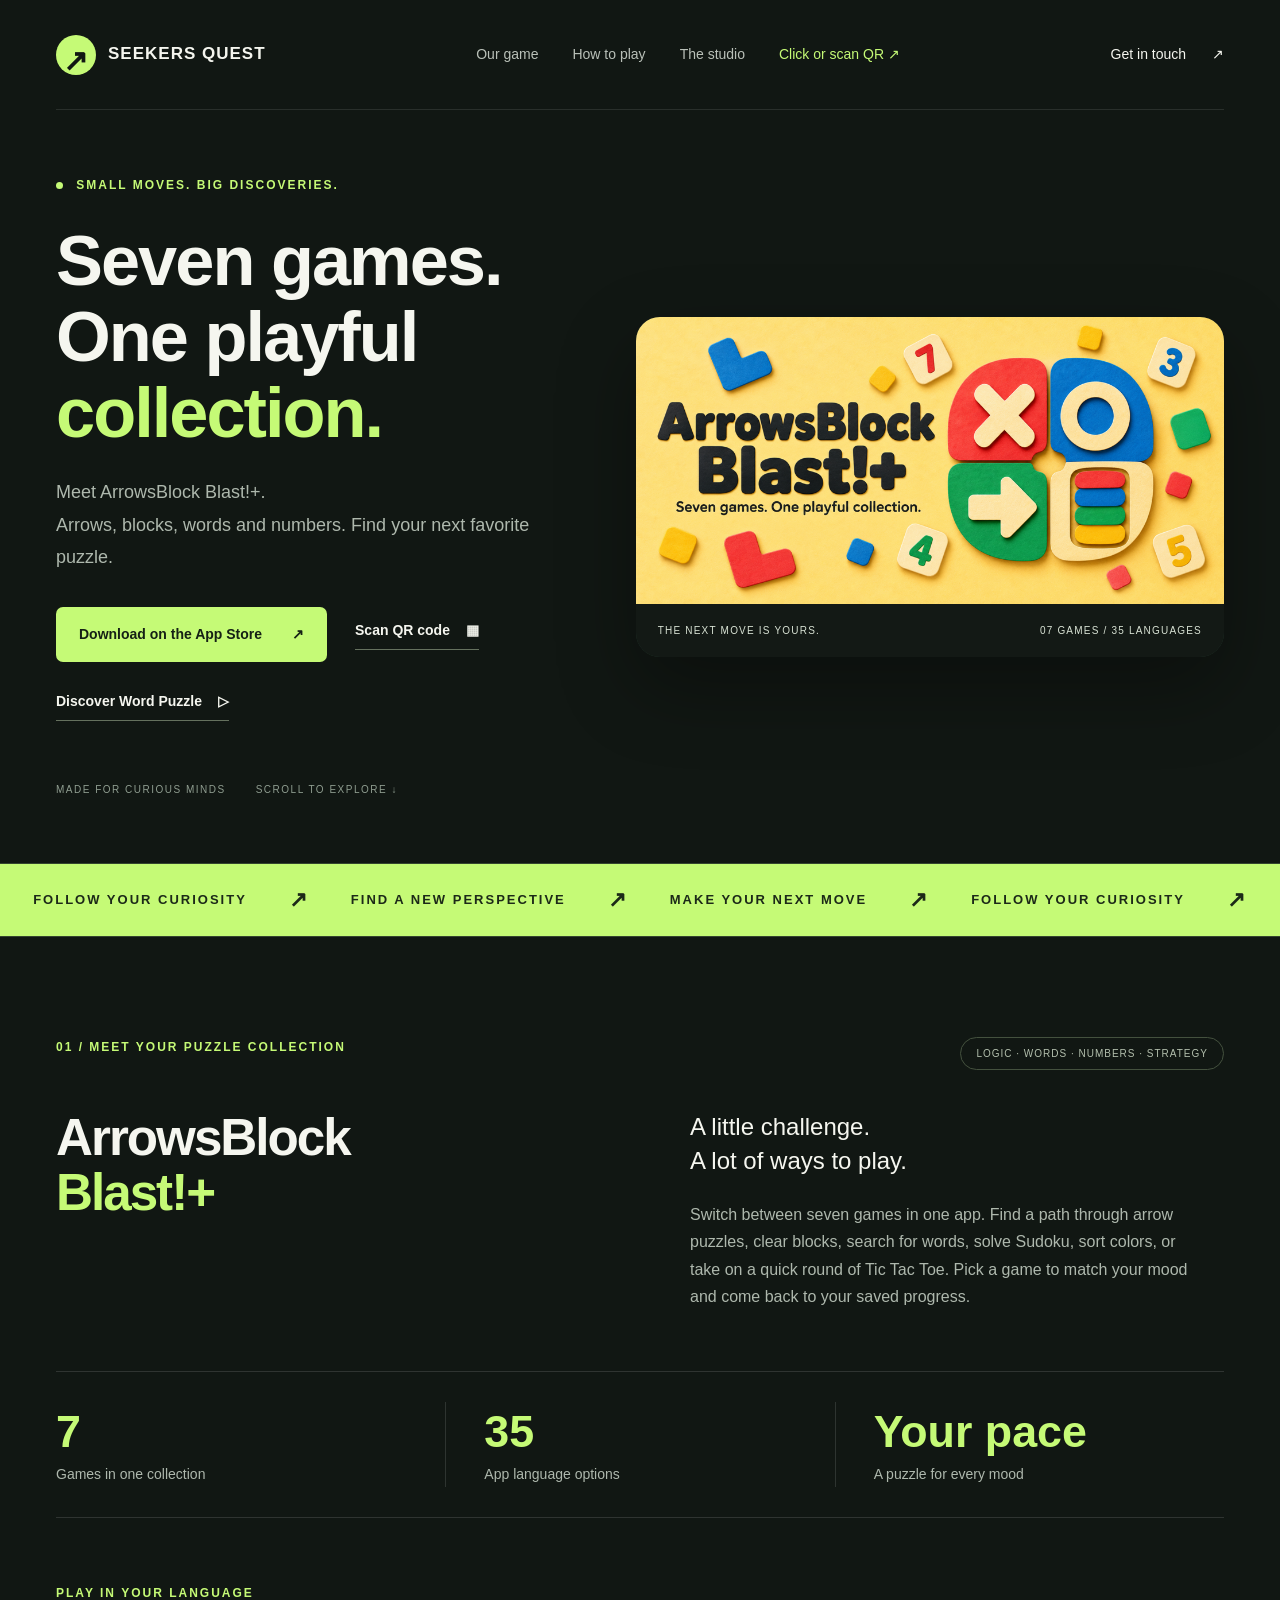
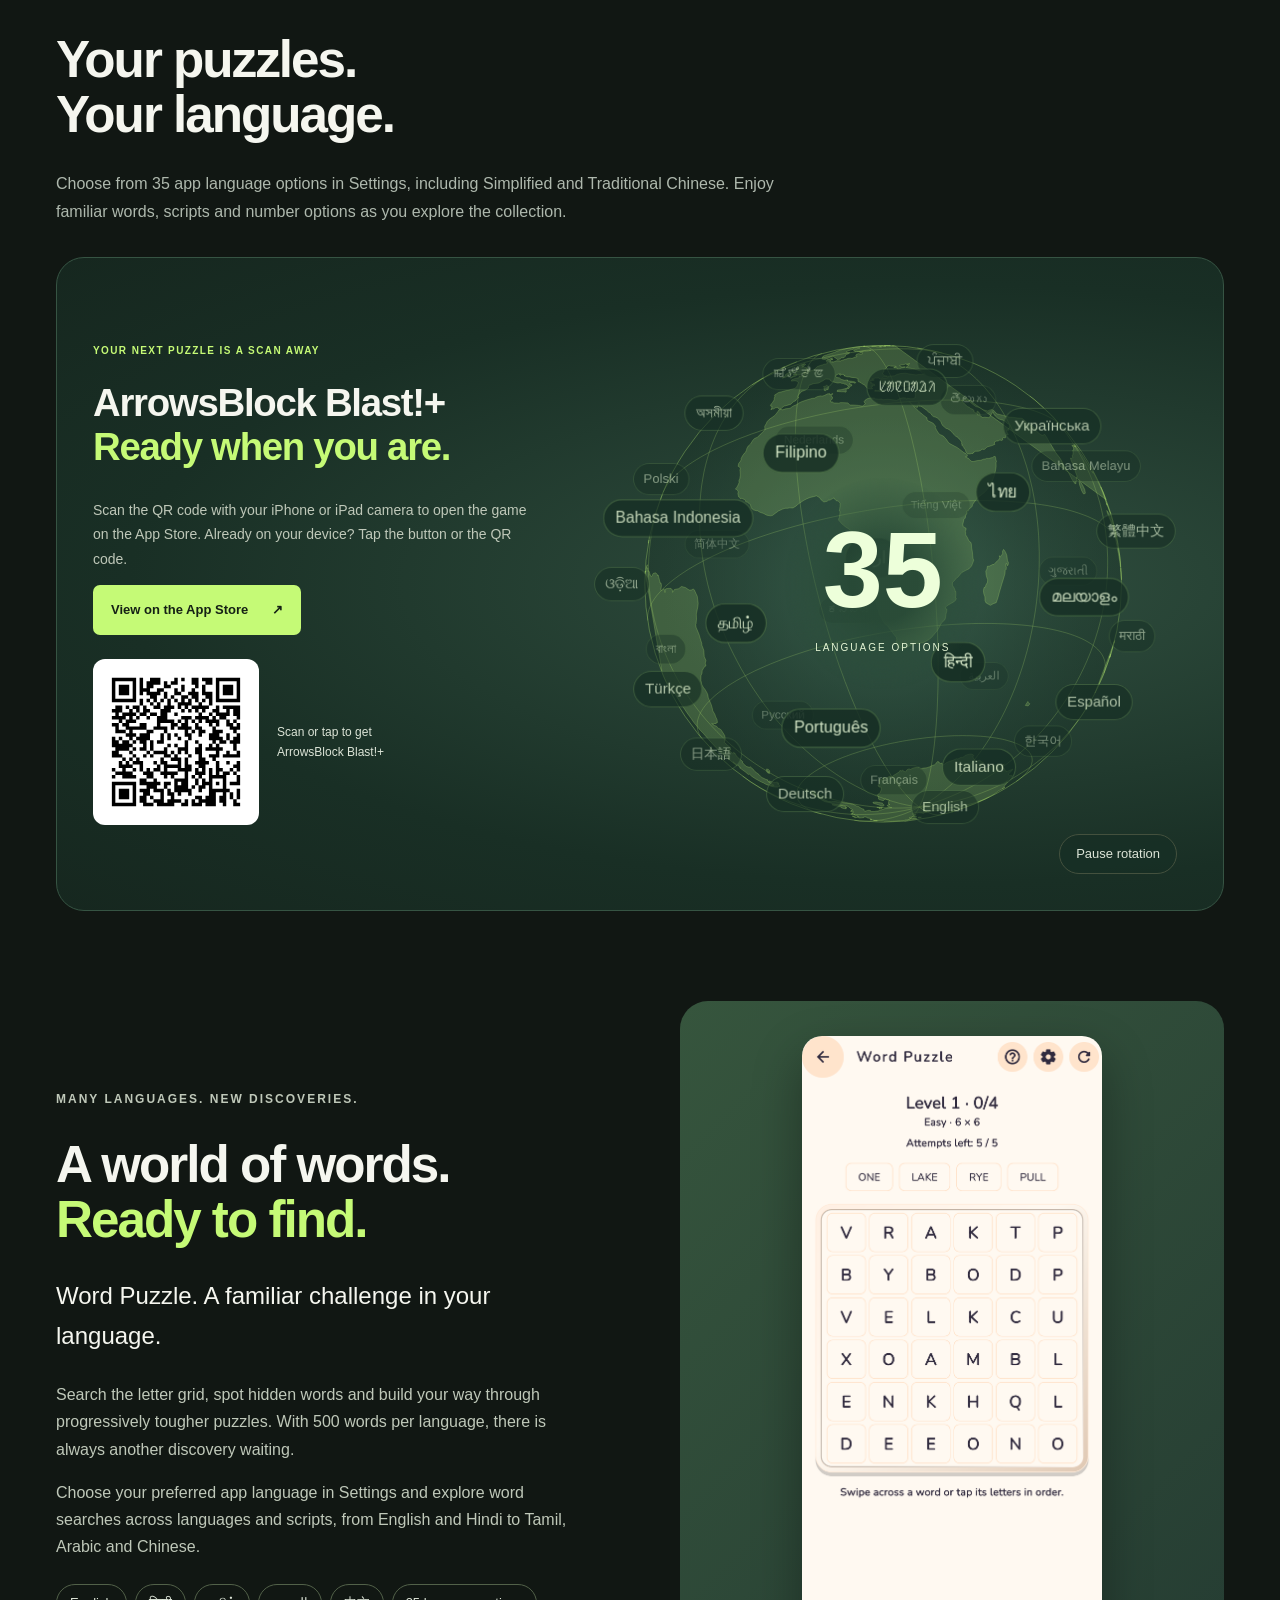
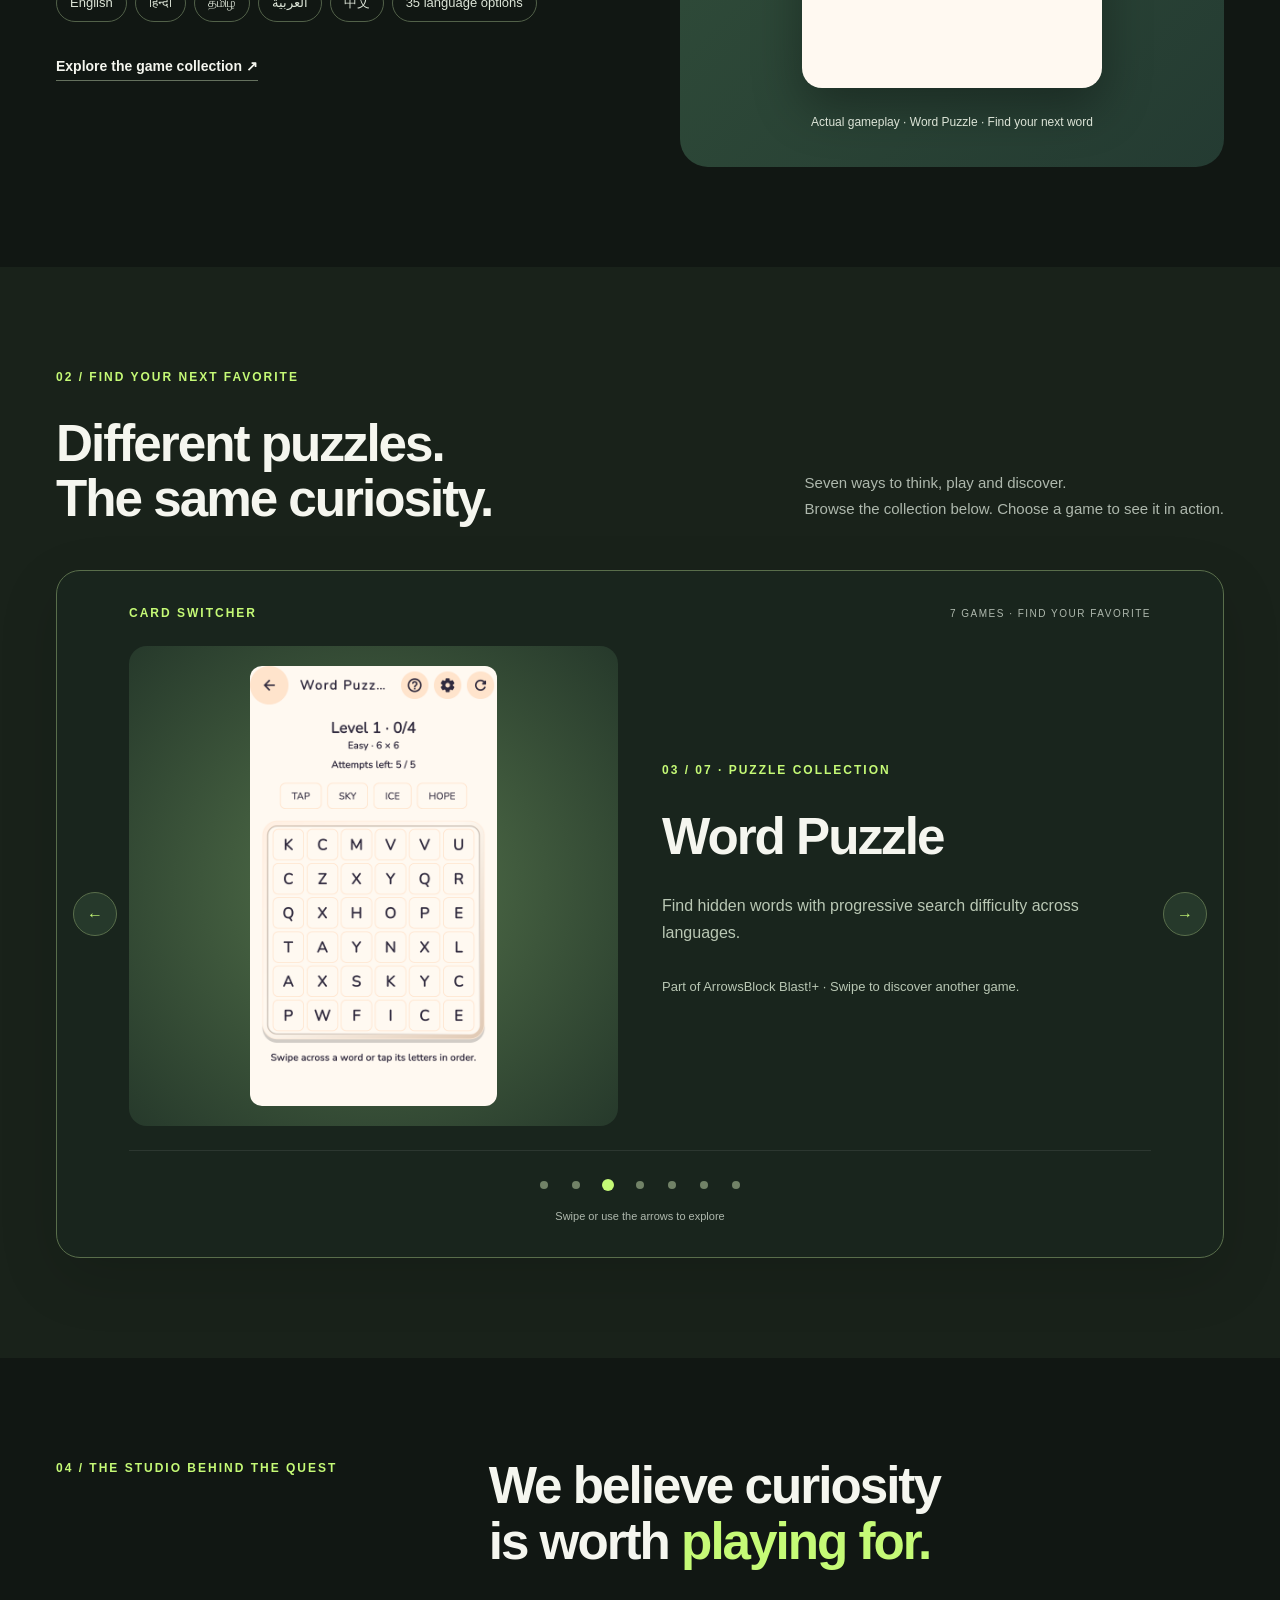
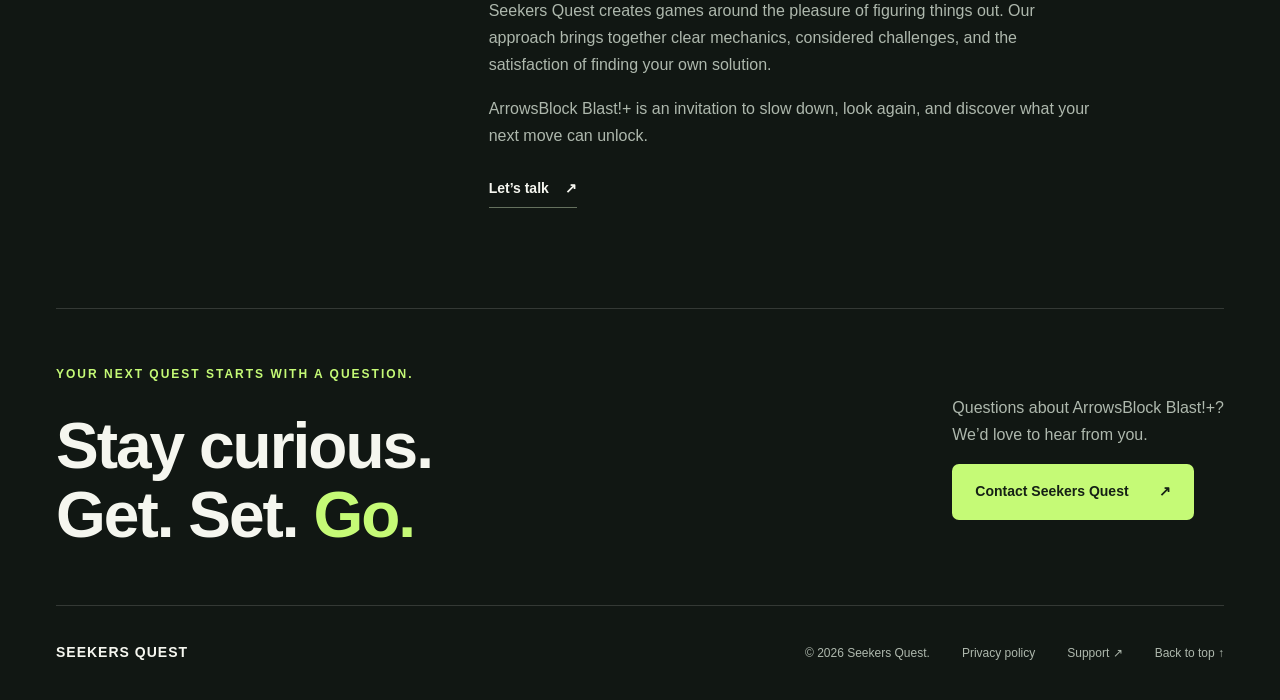
==== commit 031d62eb: "Place App Store download and QR beside language globe" ====
--- a/index.html
+++ b/index.html
@@ -6,7 +6,7 @@
 <meta name="description" content="Discover ArrowsBlock Blast!+ by Seekers Quest: seven puzzle games, including Sudoku, Word Puzzle and block challenges, with 35 language options.">
 <meta name="theme-color" content="#111713"><link rel="canonical" href="https://get-set-go.in/">
 <meta property="og:title" content="ArrowsBlock Blast!+ — Seven games. One playful collection."><meta property="og:description" content="Seven games. One playful collection. Discover Sudoku, arrow puzzles, word searches and more, with 35 language options."><meta property="og:image" content="https://get-set-go.in/assets/arrowsblock-blast.png"><meta property="og:image:alt" content="ArrowsBlock Blast!+ colorful puzzle collection artwork"><meta property="og:type" content="website"><meta property="og:url" content="https://get-set-go.in/">
-<link rel="icon" href="assets/arrowsblock-blast.png"><link rel="stylesheet" href="styles.css?v=app-store-qr-10">
+<link rel="icon" href="assets/arrowsblock-blast.png"><link rel="stylesheet" href="styles.css?v=globe-download-11">
 </head>
 <body>
 <a class="skip" href="#main">Skip to content</a>
@@ -18,12 +18,12 @@
 </section>
 <div class="ticker" aria-hidden="true"><div>FOLLOW YOUR CURIOSITY <span>↗</span> FIND A NEW PERSPECTIVE <span>↗</span> MAKE YOUR NEXT MOVE <span>↗</span> FOLLOW YOUR CURIOSITY <span>↗</span></div></div>
 <section class="wrap game-section" id="quest"><div class="section-top"><p class="eyebrow">01 / MEET YOUR PUZZLE COLLECTION</p><span class="pill">LOGIC · WORDS · NUMBERS · STRATEGY</span></div><div class="game-intro"><h2>ArrowsBlock<br><em>Blast!+</em></h2><div><p class="lead">A little challenge.<br>A lot of ways to play.</p><p>Switch between seven games in one app. Find a path through arrow puzzles, clear blocks, search for words, solve Sudoku, sort colors, or take on a quick round of Tic Tac Toe. Pick a game to match your mood and come back to your saved progress.</p></div></div><div class="stats"><div><strong>7</strong><span>Games in one collection</span></div><div><strong>35</strong><span>App language options</span></div><div><strong>Your pace</strong><span>A puzzle for every mood</span></div></div></section>
-<section class="wrap app-download" id="download" aria-labelledby="download-title"><div><p class="eyebrow">YOUR NEXT PUZZLE IS A SCAN AWAY</p><h2 id="download-title">ArrowsBlock Blast!+<br><em>Ready when you are.</em></h2><p>Scan the QR code with your iPhone or iPad camera to open the game on the App Store. Already on your device? Tap the button or the QR code.</p><a class="button primary" href="https://apps.apple.com/in/app/arrowsblock-blast/id6827821261">View on the App Store <span aria-hidden="true">↗</span></a></div><figure><a class="qr-link" href="https://apps.apple.com/in/app/arrowsblock-blast/id6827821261" aria-label="Open ArrowsBlock Blast!+ on the App Store"><img src="assets/app-store-qr.svg" alt="Scan to open ArrowsBlock Blast!+ on the Apple App Store" width="588" height="588" loading="lazy"></a><figcaption>Scan or tap to get ArrowsBlock Blast!+</figcaption></figure></section>
+
 <section class="wrap language-section" aria-labelledby="language-title">
 <p class="eyebrow">PLAY IN YOUR LANGUAGE</p>
 <h2 id="language-title">Your puzzles.<br>Your language.</h2>
 <p>Choose from 35 app language options in Settings, including Simplified and Traditional Chinese. Enjoy familiar words, scripts and number options as you explore the collection.</p>
-<div class="language-globe" aria-label="Slowly rotating globe of 35 supported languages"><svg class="globe-grid" viewBox="0 0 600 600" aria-hidden="true"><defs><radialGradient id="globe-fill"><stop stop-color="#426e59" stop-opacity=".6"/><stop offset="1" stop-color="#162d23" stop-opacity=".3"/></radialGradient></defs><circle cx="300" cy="300" r="268" fill="url(#globe-fill)"/><g class="globe-land" fill="#a8d879" fill-opacity=".22" stroke="#c5fa76" stroke-opacity=".3" stroke-width=".8"></g><g class="globe-graticule" fill="none" stroke="#c5fa76" stroke-width=".8"></g><circle cx="300" cy="300" r="268" fill="none" stroke="#c5fa76" stroke-opacity=".35"/></svg><div class="globe-labels" aria-hidden="true"></div><div class="globe-center"><strong>35</strong><span>LANGUAGE OPTIONS</span></div><ul class="globe-language-list" aria-label="Supported app languages"><li>English</li><li>Deutsch</li><li>Français</li><li>Italiano</li><li>日本語</li><li>한국어</li><li>Português</li><li>Русский</li><li>Español</li><li>Türkçe</li><li>العربية</li><li>हिन्दी</li><li>বাংলা</li><li>मराठी</li><li>தமிழ்</li><li>ಕನ್ನಡ</li><li>മലയാളം</li><li>ଓଡ଼ିଆ</li><li>ગુજરાતી</li><li>اردو</li><li>简体中文</li><li>繁體中文</li><li>Bahasa Indonesia</li><li>Tiếng Việt</li><li>ไทย</li><li>Polski</li><li>Bahasa Melayu</li><li>Filipino</li><li>Nederlands</li><li>Українська</li><li>অসমীয়া</li><li>తెలుగు</li><li>ᱥᱟᱱᱛᱟᱲᱤ</li><li>ꯃꯤꯇꯩꯂꯣꯟ</li><li>ਪੰਜਾਬੀ</li></ul><button class="language-toggle" type="button" aria-pressed="false">Pause rotation</button></div></section>
+<div class="language-download-layout"><section class="app-download globe-download" id="download" aria-labelledby="download-title"><div><p class="eyebrow">YOUR NEXT PUZZLE IS A SCAN AWAY</p><h2 id="download-title">ArrowsBlock Blast!+<br><em>Ready when you are.</em></h2><p>Scan the QR code with your iPhone or iPad camera to open the game on the App Store. Already on your device? Tap the button or the QR code.</p><a class="button primary" href="https://apps.apple.com/in/app/arrowsblock-blast/id6827821261">View on the App Store <span aria-hidden="true">↗</span></a></div><figure><a class="qr-link" href="https://apps.apple.com/in/app/arrowsblock-blast/id6827821261" aria-label="Open ArrowsBlock Blast!+ on the App Store"><img src="assets/app-store-qr.svg" alt="Scan to open ArrowsBlock Blast!+ on the Apple App Store" width="588" height="588" loading="lazy"></a><figcaption>Scan or tap to get ArrowsBlock Blast!+</figcaption></figure></section><div class="language-globe" aria-label="Slowly rotating globe of 35 supported languages"><svg class="globe-grid" viewBox="0 0 600 600" aria-hidden="true"><defs><radialGradient id="globe-fill"><stop stop-color="#426e59" stop-opacity=".6"/><stop offset="1" stop-color="#162d23" stop-opacity=".3"/></radialGradient></defs><circle cx="300" cy="300" r="268" fill="url(#globe-fill)"/><g class="globe-land" fill="#a8d879" fill-opacity=".22" stroke="#c5fa76" stroke-opacity=".3" stroke-width=".8"></g><g class="globe-graticule" fill="none" stroke="#c5fa76" stroke-width=".8"></g><circle cx="300" cy="300" r="268" fill="none" stroke="#c5fa76" stroke-opacity=".35"/></svg><div class="globe-labels" aria-hidden="true"></div><div class="globe-center"><strong>35</strong><span>LANGUAGE OPTIONS</span></div><ul class="globe-language-list" aria-label="Supported app languages"><li>English</li><li>Deutsch</li><li>Français</li><li>Italiano</li><li>日本語</li><li>한국어</li><li>Português</li><li>Русский</li><li>Español</li><li>Türkçe</li><li>العربية</li><li>हिन्दी</li><li>বাংলা</li><li>मराठी</li><li>தமிழ்</li><li>ಕನ್ನಡ</li><li>മലയാളം</li><li>ଓଡ଼ିଆ</li><li>ગુજરાતી</li><li>اردو</li><li>简体中文</li><li>繁體中文</li><li>Bahasa Indonesia</li><li>Tiếng Việt</li><li>ไทย</li><li>Polski</li><li>Bahasa Melayu</li><li>Filipino</li><li>Nederlands</li><li>Українська</li><li>অসমীয়া</li><li>తెలుగు</li><li>ᱥᱟᱱᱛᱟᱲᱤ</li><li>ꯃꯤꯇꯩꯂꯣꯟ</li><li>ਪੰਜਾਬੀ</li></ul><button class="language-toggle" type="button" aria-pressed="false">Pause rotation</button></div></div></section>
 <section class="wrap word-feature" id="word-puzzle" aria-labelledby="word-puzzle-title"><div><p class="eyebrow">MANY LANGUAGES. NEW DISCOVERIES.</p><h2 id="word-puzzle-title">A world of words.<br><em>Ready to find.</em></h2><p class="lead">Word Puzzle. A familiar challenge in your language.</p><p>Search the letter grid, spot hidden words and build your way through progressively tougher puzzles. With 500 words per language, there is always another discovery waiting.</p><p>Choose your preferred app language in Settings and explore word searches across languages and scripts, from English and Hindi to Tamil, Arabic and Chinese.</p><div class="word-language-tags" aria-label="Example supported languages"><span>English</span><span lang="hi">हिन्दी</span><span lang="ta">தமிழ்</span><span lang="ar" dir="rtl">العربية</span><span lang="zh">中文</span><span>35 language options</span></div><a class="text-link" href="#how-to-play">Explore the game collection ↗</a></div><figure><img src="assets/word-puzzle.png" alt="Actual Word Puzzle gameplay showing a letter grid and hidden words to find" width="1206" height="2622" loading="lazy"><figcaption>Actual gameplay · Word Puzzle · Find your next word</figcaption></figure></section>
 <section class="challenge-section" id="how-to-play"><div class="wrap section"><div class="section-heading"><div><p class="eyebrow">02 / FIND YOUR NEXT FAVORITE</p><h2>Different puzzles.<br>The same curiosity.</h2></div><p>Seven ways to think, play and discover.<br>Browse the collection below. Choose a game to see it in action.</p></div><div class="card-switcher" role="region" aria-roledescription="carousel" aria-labelledby="switcher-title"><div class="switcher-toolbar"><span class="eyebrow" id="switcher-title">CARD SWITCHER</span><span class="switcher-badge">7 GAMES · FIND YOUR FAVORITE</span></div><div class="switcher-layout"><div class="switcher-art"><img id="switcher-image" src="assets/game-2.png" alt="Word Puzzle gameplay screenshot" width="1206" height="2622"></div><div class="switcher-copy" aria-live="polite" aria-atomic="true"><p class="eyebrow" id="switcher-count"></p><h2 id="switcher-name"></h2><p id="switcher-description"></p><p class="switcher-hint">Part of ArrowsBlock Blast!+ · Swipe to discover another game.</p></div></div><div class="switcher-controls"><button type="button" class="switcher-prev" aria-label="Previous game">←</button><div class="switcher-choices" role="group" aria-label="Choose a game"></div><button type="button" class="switcher-next" aria-label="Next game">→</button></div><p class="switcher-keyboard">Swipe or use the arrows to explore</p></div></div></section>
 <section class="wrap section studio" id="studio"><p class="eyebrow">04 / THE STUDIO BEHIND THE QUEST</p><div><h2>We believe curiosity<br>is worth <em>playing for.</em></h2><p>Seekers Quest creates games around the pleasure of figuring things out. Our approach brings together clear mechanics, considered challenges, and the satisfaction of finding your own solution.</p><p>ArrowsBlock Blast!+ is an invitation to slow down, look again, and discover what your next move can unlock.</p><a class="text-link" href="mailto:support@get-set-go.in">Let’s talk <span aria-hidden="true">↗</span></a></div></section>
--- a/styles.css
+++ b/styles.css
@@ -55,3 +55,6 @@
 
 /* App Store download and locally generated QR code. */
 .nav-download{color:#c5fa76}.app-download{display:grid;grid-template-columns:1.5fr 1fr;align-items:center;gap:70px;padding:48px;border:1px solid #44583c;border-radius:24px;background:#202e23;margin-bottom:80px}.app-download h2{font-size:clamp(30px,3.5vw,48px)}.app-download p:not(.eyebrow){max-width:580px;color:#bfc8b9}.app-download figure{margin:0;text-align:center}.qr-link{display:inline-block;padding:12px;background:white;border-radius:20px;line-height:0}.qr-link img{width:220px;max-width:100%;height:auto;border-radius:8px}.app-download figcaption{color:#dce4d7;font-size:12px;margin-top:16px}.hero-actions{flex-wrap:wrap}@media(max-width:1000px){header{flex-wrap:wrap;padding-block:22px}nav{flex-wrap:wrap;gap:20px}.app-download{gap:30px;padding:32px}}@media(max-width:680px){.app-download{grid-template-columns:1fr;padding:25px;margin-bottom:55px;gap:32px}.app-download .button{padding:14px 18px}.qr-link img{width:200px}nav{justify-content:flex-start;column-gap:24px;row-gap:12px}}
+
+/* Download panel and globe share one balanced section. */
+.language-download-layout{display:grid;grid-template-columns:minmax(0,.85fr) minmax(0,1.15fr);align-items:center;gap:36px;margin-top:32px;padding:36px;border:1px solid #365443;border-radius:28px;background:radial-gradient(ellipse at 75% 50%,#304f3f,#192f25 65%,#16271f)}.language-download-layout .globe-download{display:flex;flex-direction:column;align-items:flex-start;gap:24px;width:100%;padding:0;margin:0;border:0;border-radius:0;background:transparent}.globe-download h2{font-size:clamp(28px,3vw,40px);line-height:1.15;letter-spacing:-1.3px}.globe-download .eyebrow{font-size:10px;letter-spacing:1.4px;margin-bottom:22px}.globe-download p:not(.eyebrow){font-size:14px;line-height:1.75}.globe-download .button{font-size:13px;padding:14px 18px;gap:24px}.globe-download figure{display:flex;align-items:center;gap:18px;text-align:left}.globe-download .qr-link{padding:5px;border-radius:12px;flex-shrink:0}.globe-download .qr-link img{display:block;width:156px;border-radius:6px}.globe-download figcaption{max-width:135px;font-size:12px;margin:0}.language-download-layout .language-globe{height:580px;width:100%;margin:0;border:0;border-radius:0;background:transparent;overflow:visible}.language-download-layout .globe-grid,.language-download-layout .globe-labels{width:100%}.language-download-layout .language-toggle{bottom:0;right:10px}@media(max-width:1000px){.language-download-layout{gap:24px;padding:28px}.language-download-layout .language-globe{height:500px}.globe-download figure{flex-wrap:wrap}.globe-download figcaption{max-width:180px}}@media(max-width:760px){.language-download-layout{grid-template-columns:1fr;padding:26px 20px;gap:18px}.language-download-layout .language-globe{height:430px;overflow:hidden}.language-download-layout .globe-grid,.language-download-layout .globe-labels{width:94%}.globe-download h2{font-size:32px}.globe-download figure{flex-wrap:nowrap}.globe-download .qr-link img{width:150px}.language-download-layout .language-toggle{bottom:8px}.globe-download figcaption{max-width:150px}}
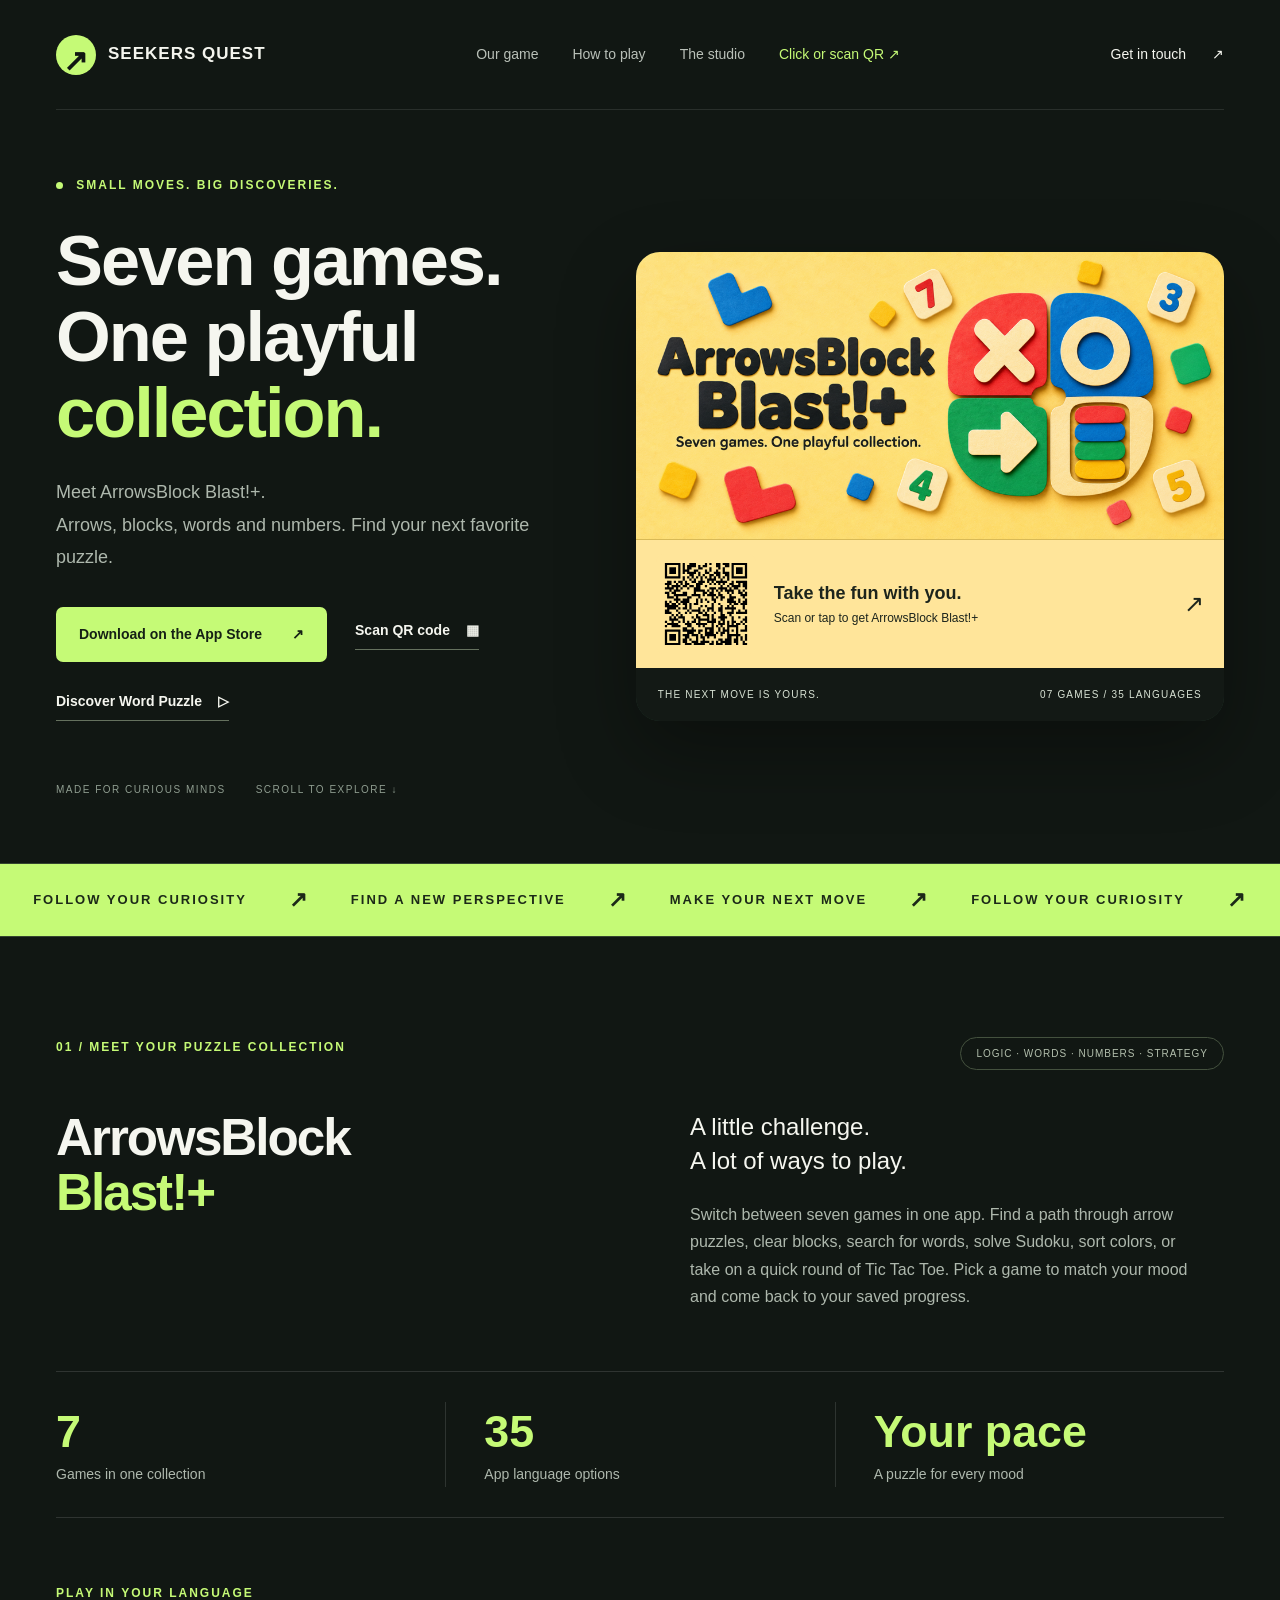
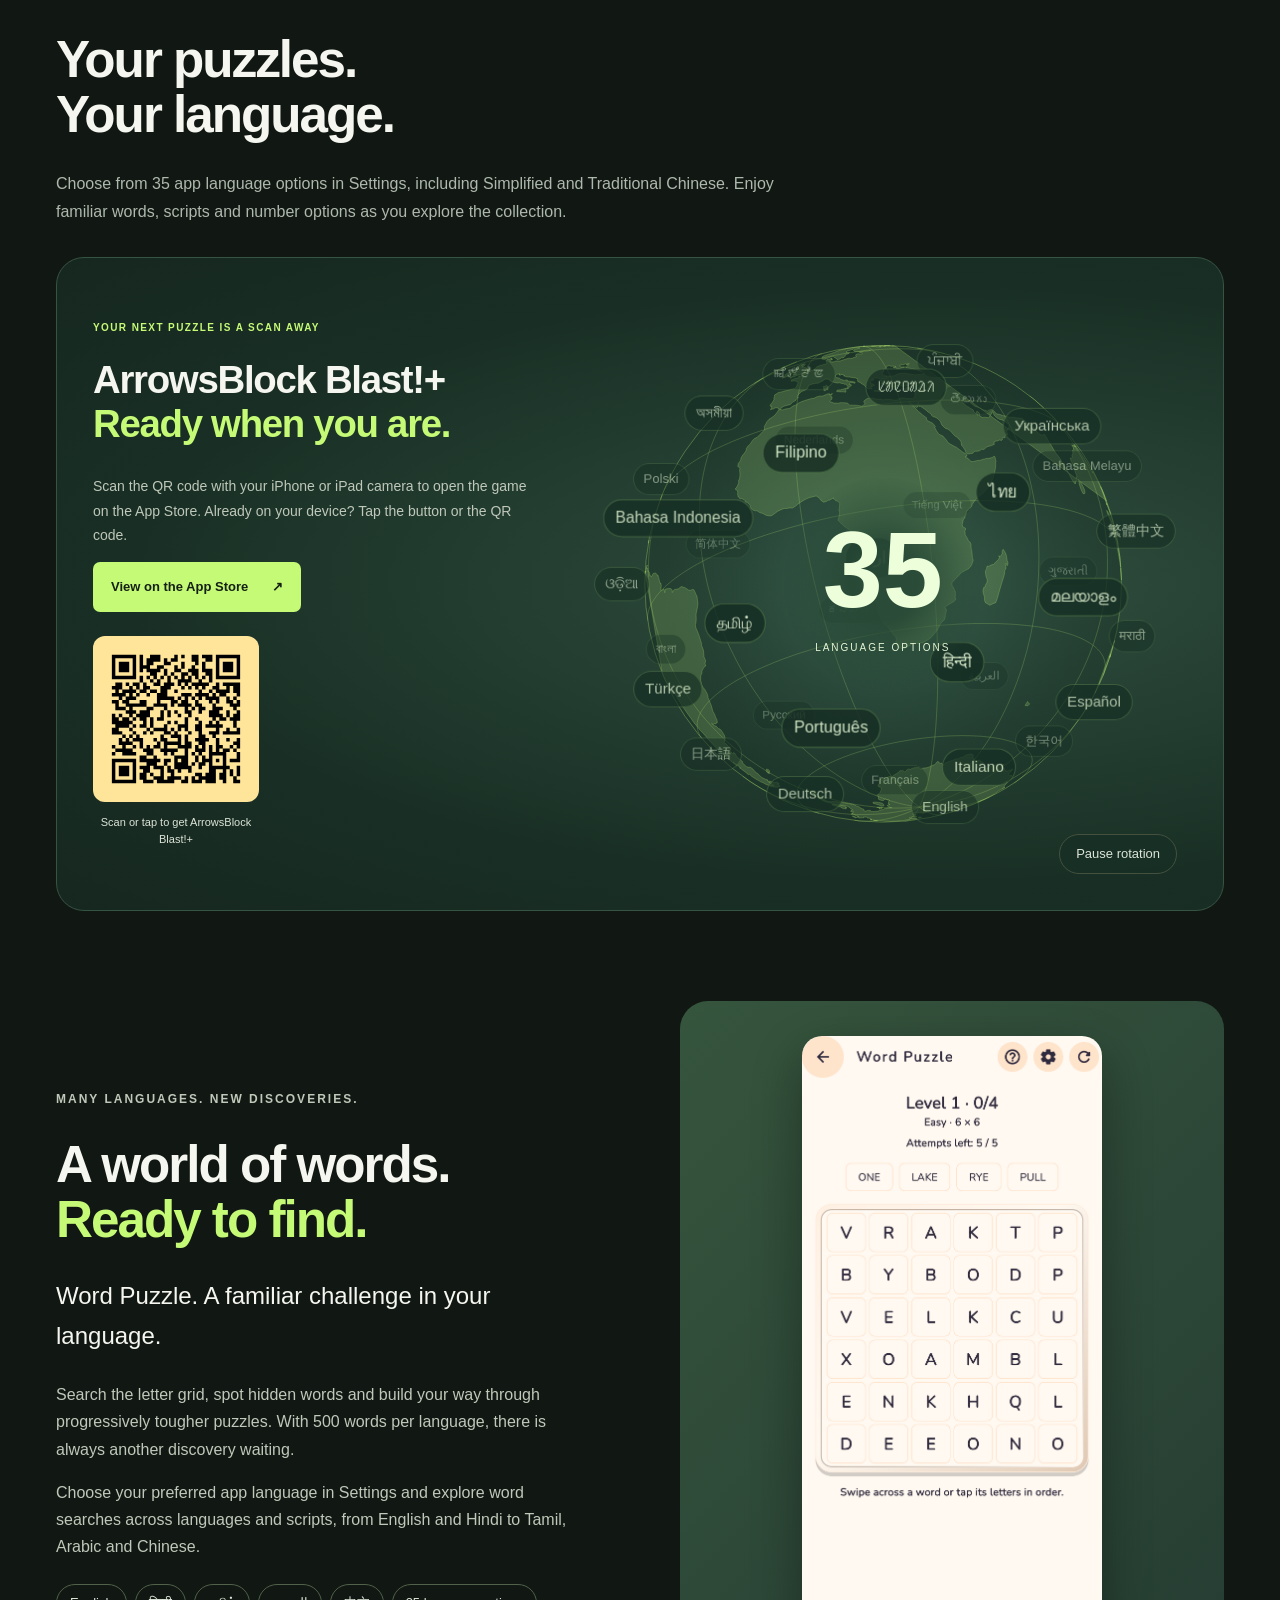
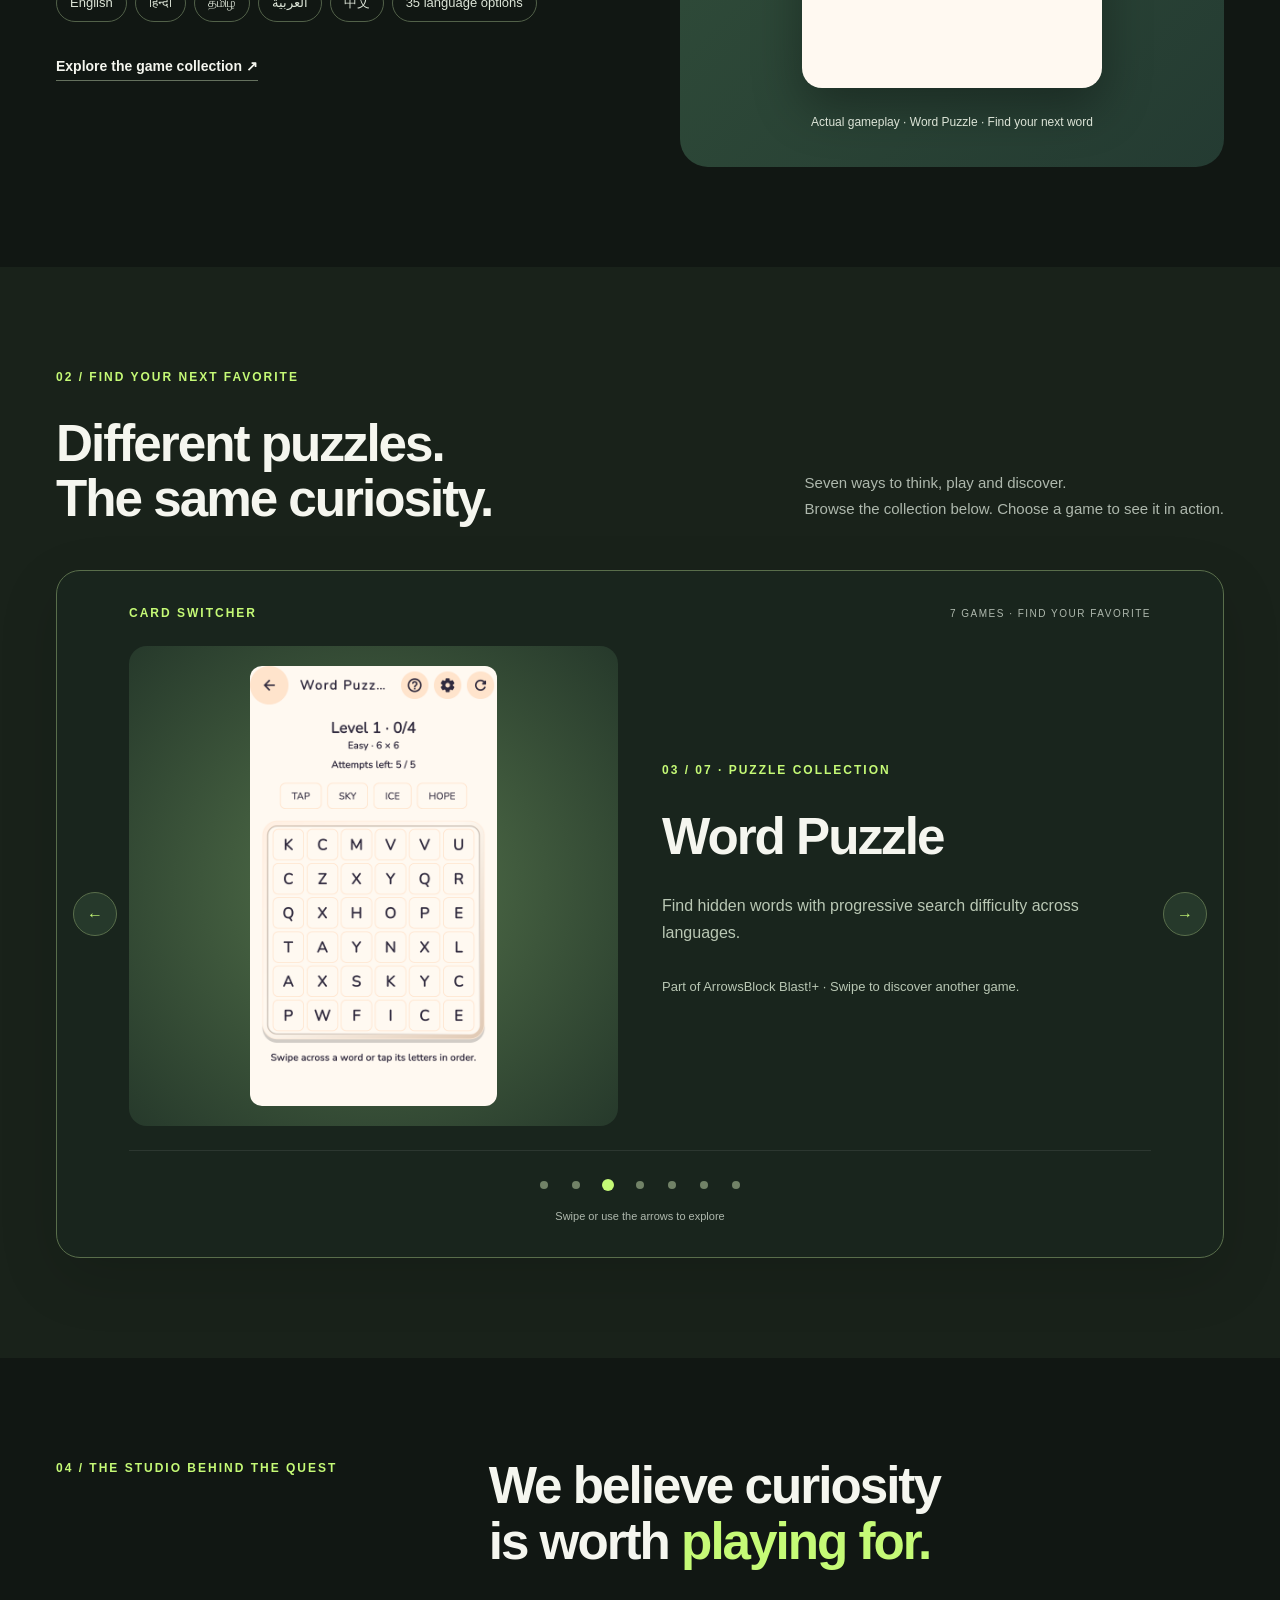
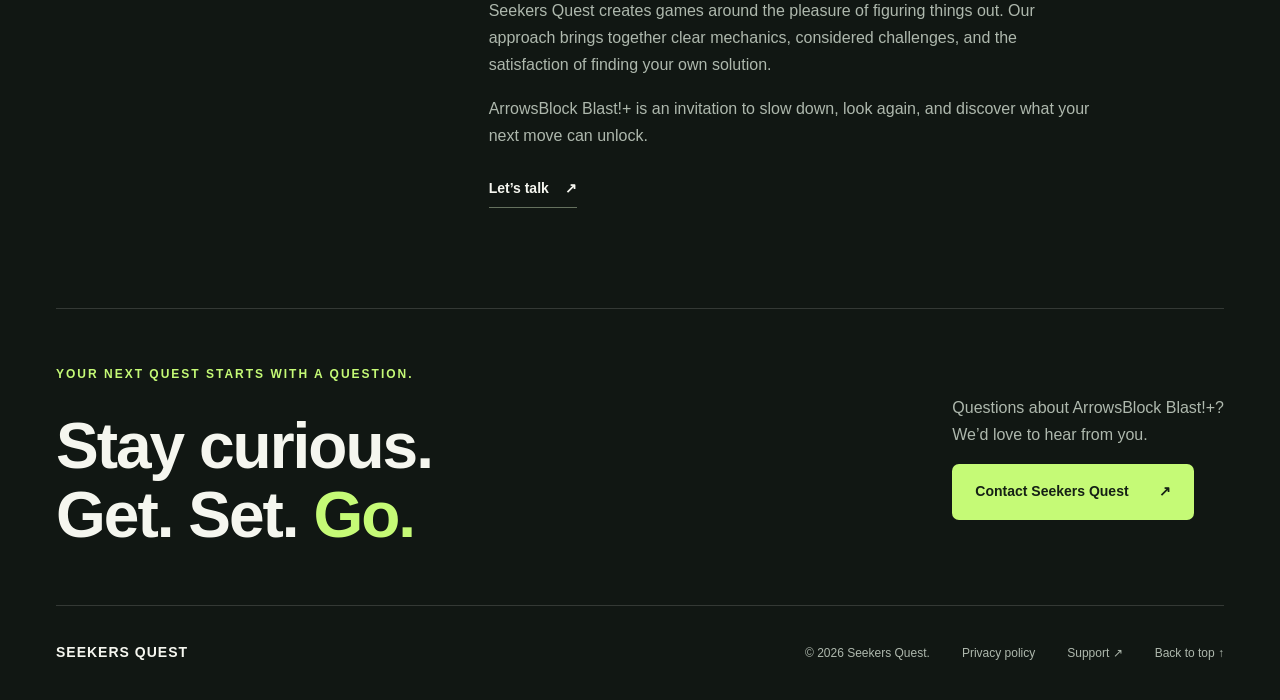
==== commit 27a585e8: "Style QR codes in warm yellow and add QR to hero artwork card" ====
--- a/index.html
+++ b/index.html
@@ -6,7 +6,7 @@
 <meta name="description" content="Discover ArrowsBlock Blast!+ by Seekers Quest: seven puzzle games, including Sudoku, Word Puzzle and block challenges, with 35 language options.">
 <meta name="theme-color" content="#111713"><link rel="canonical" href="https://get-set-go.in/">
 <meta property="og:title" content="ArrowsBlock Blast!+ — Seven games. One playful collection."><meta property="og:description" content="Seven games. One playful collection. Discover Sudoku, arrow puzzles, word searches and more, with 35 language options."><meta property="og:image" content="https://get-set-go.in/assets/arrowsblock-blast.png"><meta property="og:image:alt" content="ArrowsBlock Blast!+ colorful puzzle collection artwork"><meta property="og:type" content="website"><meta property="og:url" content="https://get-set-go.in/">
-<link rel="icon" href="assets/arrowsblock-blast.png"><link rel="stylesheet" href="styles.css?v=globe-download-11">
+<link rel="icon" href="assets/arrowsblock-blast.png"><link rel="stylesheet" href="styles.css?v=yellow-qr-12">
 </head>
 <body>
 <a class="skip" href="#main">Skip to content</a>
@@ -14,7 +14,7 @@
 <main id="main">
 <section class="hero wrap" id="game">
 <div class="hero-copy"><p class="eyebrow"><span></span> SMALL MOVES. BIG DISCOVERIES.</p><h1>Seven games.<br>One playful<br><em>collection.</em></h1><p class="intro">Meet ArrowsBlock Blast!+.<br>Arrows, blocks, words and numbers. Find your next favorite puzzle.</p><div class="hero-actions"><a class="button primary" href="https://apps.apple.com/in/app/arrowsblock-blast/id6827821261">Download on the App Store <span aria-hidden="true">↗</span></a><a class="text-link" href="#download">Scan QR code <span aria-hidden="true">▦</span></a><a class="text-link" href="#word-puzzle">Discover Word Puzzle <span aria-hidden="true">▷</span></a></div><div class="hero-bottom"><span>MADE FOR CURIOUS MINDS</span><span>SCROLL TO EXPLORE ↓</span></div></div>
-<div class="hero-art"><img src="assets/arrowsblock-blast.png" alt="ArrowsBlock Blast!+ artwork with colorful arrow, block, number and tic tac toe pieces" width="1024" height="500" fetchpriority="high"><div class="art-label"><span>THE NEXT MOVE IS YOURS.</span><span>07 GAMES / 35 LANGUAGES</span></div></div>
+<div class="hero-art"><img src="assets/arrowsblock-blast.png" alt="ArrowsBlock Blast!+ artwork with colorful arrow, block, number and tic tac toe pieces" width="1024" height="500" fetchpriority="high"><a class="hero-qr-band" href="https://apps.apple.com/in/app/arrowsblock-blast/id6827821261" aria-label="Scan or tap to get ArrowsBlock Blast!+ on the App Store"><img src="assets/app-store-qr.svg?v=yellow-12" alt="QR code for ArrowsBlock Blast!+ on the App Store" width="108" height="108"><span><strong>Take the fun with you.</strong><span>Scan or tap to get ArrowsBlock Blast!+</span></span><span class="hero-qr-arrow" aria-hidden="true">↗</span></a><div class="art-label"><span>THE NEXT MOVE IS YOURS.</span><span>07 GAMES / 35 LANGUAGES</span></div></div>
 </section>
 <div class="ticker" aria-hidden="true"><div>FOLLOW YOUR CURIOSITY <span>↗</span> FIND A NEW PERSPECTIVE <span>↗</span> MAKE YOUR NEXT MOVE <span>↗</span> FOLLOW YOUR CURIOSITY <span>↗</span></div></div>
 <section class="wrap game-section" id="quest"><div class="section-top"><p class="eyebrow">01 / MEET YOUR PUZZLE COLLECTION</p><span class="pill">LOGIC · WORDS · NUMBERS · STRATEGY</span></div><div class="game-intro"><h2>ArrowsBlock<br><em>Blast!+</em></h2><div><p class="lead">A little challenge.<br>A lot of ways to play.</p><p>Switch between seven games in one app. Find a path through arrow puzzles, clear blocks, search for words, solve Sudoku, sort colors, or take on a quick round of Tic Tac Toe. Pick a game to match your mood and come back to your saved progress.</p></div></div><div class="stats"><div><strong>7</strong><span>Games in one collection</span></div><div><strong>35</strong><span>App language options</span></div><div><strong>Your pace</strong><span>A puzzle for every mood</span></div></div></section>
@@ -23,7 +23,7 @@
 <p class="eyebrow">PLAY IN YOUR LANGUAGE</p>
 <h2 id="language-title">Your puzzles.<br>Your language.</h2>
 <p>Choose from 35 app language options in Settings, including Simplified and Traditional Chinese. Enjoy familiar words, scripts and number options as you explore the collection.</p>
-<div class="language-download-layout"><section class="app-download globe-download" id="download" aria-labelledby="download-title"><div><p class="eyebrow">YOUR NEXT PUZZLE IS A SCAN AWAY</p><h2 id="download-title">ArrowsBlock Blast!+<br><em>Ready when you are.</em></h2><p>Scan the QR code with your iPhone or iPad camera to open the game on the App Store. Already on your device? Tap the button or the QR code.</p><a class="button primary" href="https://apps.apple.com/in/app/arrowsblock-blast/id6827821261">View on the App Store <span aria-hidden="true">↗</span></a></div><figure><a class="qr-link" href="https://apps.apple.com/in/app/arrowsblock-blast/id6827821261" aria-label="Open ArrowsBlock Blast!+ on the App Store"><img src="assets/app-store-qr.svg" alt="Scan to open ArrowsBlock Blast!+ on the Apple App Store" width="588" height="588" loading="lazy"></a><figcaption>Scan or tap to get ArrowsBlock Blast!+</figcaption></figure></section><div class="language-globe" aria-label="Slowly rotating globe of 35 supported languages"><svg class="globe-grid" viewBox="0 0 600 600" aria-hidden="true"><defs><radialGradient id="globe-fill"><stop stop-color="#426e59" stop-opacity=".6"/><stop offset="1" stop-color="#162d23" stop-opacity=".3"/></radialGradient></defs><circle cx="300" cy="300" r="268" fill="url(#globe-fill)"/><g class="globe-land" fill="#a8d879" fill-opacity=".22" stroke="#c5fa76" stroke-opacity=".3" stroke-width=".8"></g><g class="globe-graticule" fill="none" stroke="#c5fa76" stroke-width=".8"></g><circle cx="300" cy="300" r="268" fill="none" stroke="#c5fa76" stroke-opacity=".35"/></svg><div class="globe-labels" aria-hidden="true"></div><div class="globe-center"><strong>35</strong><span>LANGUAGE OPTIONS</span></div><ul class="globe-language-list" aria-label="Supported app languages"><li>English</li><li>Deutsch</li><li>Français</li><li>Italiano</li><li>日本語</li><li>한국어</li><li>Português</li><li>Русский</li><li>Español</li><li>Türkçe</li><li>العربية</li><li>हिन्दी</li><li>বাংলা</li><li>मराठी</li><li>தமிழ்</li><li>ಕನ್ನಡ</li><li>മലയാളം</li><li>ଓଡ଼ିଆ</li><li>ગુજરાતી</li><li>اردو</li><li>简体中文</li><li>繁體中文</li><li>Bahasa Indonesia</li><li>Tiếng Việt</li><li>ไทย</li><li>Polski</li><li>Bahasa Melayu</li><li>Filipino</li><li>Nederlands</li><li>Українська</li><li>অসমীয়া</li><li>తెలుగు</li><li>ᱥᱟᱱᱛᱟᱲᱤ</li><li>ꯃꯤꯇꯩꯂꯣꯟ</li><li>ਪੰਜਾਬੀ</li></ul><button class="language-toggle" type="button" aria-pressed="false">Pause rotation</button></div></div></section>
+<div class="language-download-layout"><section class="app-download globe-download" id="download" aria-labelledby="download-title"><div><p class="eyebrow">YOUR NEXT PUZZLE IS A SCAN AWAY</p><h2 id="download-title">ArrowsBlock Blast!+<br><em>Ready when you are.</em></h2><p>Scan the QR code with your iPhone or iPad camera to open the game on the App Store. Already on your device? Tap the button or the QR code.</p><a class="button primary" href="https://apps.apple.com/in/app/arrowsblock-blast/id6827821261">View on the App Store <span aria-hidden="true">↗</span></a></div><figure><a class="qr-link" href="https://apps.apple.com/in/app/arrowsblock-blast/id6827821261" aria-label="Open ArrowsBlock Blast!+ on the App Store"><img src="assets/app-store-qr.svg?v=yellow-12" alt="Scan to open ArrowsBlock Blast!+ on the Apple App Store" width="588" height="588" loading="lazy"></a><figcaption>Scan or tap to get ArrowsBlock Blast!+</figcaption></figure></section><div class="language-globe" aria-label="Slowly rotating globe of 35 supported languages"><svg class="globe-grid" viewBox="0 0 600 600" aria-hidden="true"><defs><radialGradient id="globe-fill"><stop stop-color="#426e59" stop-opacity=".6"/><stop offset="1" stop-color="#162d23" stop-opacity=".3"/></radialGradient></defs><circle cx="300" cy="300" r="268" fill="url(#globe-fill)"/><g class="globe-land" fill="#a8d879" fill-opacity=".22" stroke="#c5fa76" stroke-opacity=".3" stroke-width=".8"></g><g class="globe-graticule" fill="none" stroke="#c5fa76" stroke-width=".8"></g><circle cx="300" cy="300" r="268" fill="none" stroke="#c5fa76" stroke-opacity=".35"/></svg><div class="globe-labels" aria-hidden="true"></div><div class="globe-center"><strong>35</strong><span>LANGUAGE OPTIONS</span></div><ul class="globe-language-list" aria-label="Supported app languages"><li>English</li><li>Deutsch</li><li>Français</li><li>Italiano</li><li>日本語</li><li>한국어</li><li>Português</li><li>Русский</li><li>Español</li><li>Türkçe</li><li>العربية</li><li>हिन्दी</li><li>বাংলা</li><li>मराठी</li><li>தமிழ்</li><li>ಕನ್ನಡ</li><li>മലയാളം</li><li>ଓଡ଼ିଆ</li><li>ગુજરાતી</li><li>اردو</li><li>简体中文</li><li>繁體中文</li><li>Bahasa Indonesia</li><li>Tiếng Việt</li><li>ไทย</li><li>Polski</li><li>Bahasa Melayu</li><li>Filipino</li><li>Nederlands</li><li>Українська</li><li>অসমীয়া</li><li>తెలుగు</li><li>ᱥᱟᱱᱛᱟᱲᱤ</li><li>ꯃꯤꯇꯩꯂꯣꯟ</li><li>ਪੰਜਾਬੀ</li></ul><button class="language-toggle" type="button" aria-pressed="false">Pause rotation</button></div></div></section>
 <section class="wrap word-feature" id="word-puzzle" aria-labelledby="word-puzzle-title"><div><p class="eyebrow">MANY LANGUAGES. NEW DISCOVERIES.</p><h2 id="word-puzzle-title">A world of words.<br><em>Ready to find.</em></h2><p class="lead">Word Puzzle. A familiar challenge in your language.</p><p>Search the letter grid, spot hidden words and build your way through progressively tougher puzzles. With 500 words per language, there is always another discovery waiting.</p><p>Choose your preferred app language in Settings and explore word searches across languages and scripts, from English and Hindi to Tamil, Arabic and Chinese.</p><div class="word-language-tags" aria-label="Example supported languages"><span>English</span><span lang="hi">हिन्दी</span><span lang="ta">தமிழ்</span><span lang="ar" dir="rtl">العربية</span><span lang="zh">中文</span><span>35 language options</span></div><a class="text-link" href="#how-to-play">Explore the game collection ↗</a></div><figure><img src="assets/word-puzzle.png" alt="Actual Word Puzzle gameplay showing a letter grid and hidden words to find" width="1206" height="2622" loading="lazy"><figcaption>Actual gameplay · Word Puzzle · Find your next word</figcaption></figure></section>
 <section class="challenge-section" id="how-to-play"><div class="wrap section"><div class="section-heading"><div><p class="eyebrow">02 / FIND YOUR NEXT FAVORITE</p><h2>Different puzzles.<br>The same curiosity.</h2></div><p>Seven ways to think, play and discover.<br>Browse the collection below. Choose a game to see it in action.</p></div><div class="card-switcher" role="region" aria-roledescription="carousel" aria-labelledby="switcher-title"><div class="switcher-toolbar"><span class="eyebrow" id="switcher-title">CARD SWITCHER</span><span class="switcher-badge">7 GAMES · FIND YOUR FAVORITE</span></div><div class="switcher-layout"><div class="switcher-art"><img id="switcher-image" src="assets/game-2.png" alt="Word Puzzle gameplay screenshot" width="1206" height="2622"></div><div class="switcher-copy" aria-live="polite" aria-atomic="true"><p class="eyebrow" id="switcher-count"></p><h2 id="switcher-name"></h2><p id="switcher-description"></p><p class="switcher-hint">Part of ArrowsBlock Blast!+ · Swipe to discover another game.</p></div></div><div class="switcher-controls"><button type="button" class="switcher-prev" aria-label="Previous game">←</button><div class="switcher-choices" role="group" aria-label="Choose a game"></div><button type="button" class="switcher-next" aria-label="Next game">→</button></div><p class="switcher-keyboard">Swipe or use the arrows to explore</p></div></div></section>
 <section class="wrap section studio" id="studio"><p class="eyebrow">04 / THE STUDIO BEHIND THE QUEST</p><div><h2>We believe curiosity<br>is worth <em>playing for.</em></h2><p>Seekers Quest creates games around the pleasure of figuring things out. Our approach brings together clear mechanics, considered challenges, and the satisfaction of finding your own solution.</p><p>ArrowsBlock Blast!+ is an invitation to slow down, look again, and discover what your next move can unlock.</p><a class="text-link" href="mailto:support@get-set-go.in">Let’s talk <span aria-hidden="true">↗</span></a></div></section>
--- a/styles.css
+++ b/styles.css
@@ -58,3 +58,6 @@
 
 /* Download panel and globe share one balanced section. */
 .language-download-layout{display:grid;grid-template-columns:minmax(0,.85fr) minmax(0,1.15fr);align-items:center;gap:36px;margin-top:32px;padding:36px;border:1px solid #365443;border-radius:28px;background:radial-gradient(ellipse at 75% 50%,#304f3f,#192f25 65%,#16271f)}.language-download-layout .globe-download{display:flex;flex-direction:column;align-items:flex-start;gap:24px;width:100%;padding:0;margin:0;border:0;border-radius:0;background:transparent}.globe-download h2{font-size:clamp(28px,3vw,40px);line-height:1.15;letter-spacing:-1.3px}.globe-download .eyebrow{font-size:10px;letter-spacing:1.4px;margin-bottom:22px}.globe-download p:not(.eyebrow){font-size:14px;line-height:1.75}.globe-download .button{font-size:13px;padding:14px 18px;gap:24px}.globe-download figure{display:flex;align-items:center;gap:18px;text-align:left}.globe-download .qr-link{padding:5px;border-radius:12px;flex-shrink:0}.globe-download .qr-link img{display:block;width:156px;border-radius:6px}.globe-download figcaption{max-width:135px;font-size:12px;margin:0}.language-download-layout .language-globe{height:580px;width:100%;margin:0;border:0;border-radius:0;background:transparent;overflow:visible}.language-download-layout .globe-grid,.language-download-layout .globe-labels{width:100%}.language-download-layout .language-toggle{bottom:0;right:10px}@media(max-width:1000px){.language-download-layout{gap:24px;padding:28px}.language-download-layout .language-globe{height:500px}.globe-download figure{flex-wrap:wrap}.globe-download figcaption{max-width:180px}}@media(max-width:760px){.language-download-layout{grid-template-columns:1fr;padding:26px 20px;gap:18px}.language-download-layout .language-globe{height:430px;overflow:hidden}.language-download-layout .globe-grid,.language-download-layout .globe-labels{width:94%}.globe-download h2{font-size:32px}.globe-download figure{flex-wrap:nowrap}.globe-download .qr-link img{width:150px}.language-download-layout .language-toggle{bottom:8px}.globe-download figcaption{max-width:150px}}
+
+/* Warm yellow QR cards echo the collection artwork. */
+.globe-download figure{flex-direction:column;align-items:flex-start;gap:12px}.globe-download .qr-link,.qr-link{background:#ffe59a}.globe-download figcaption{max-width:240px;text-align:center;width:166px;font-size:11px;line-height:1.6}.hero-qr-band{display:flex;align-items:center;gap:18px;background:#ffe59a;color:#1c241c;padding:14px 20px;border-top:1px solid #d8b956}.hero-art .hero-qr-band img{width:100px;height:100px;aspect-ratio:1;object-fit:contain;flex-shrink:0;border-radius:8px}.hero-qr-band>span{display:flex;flex-direction:column;gap:4px}.hero-qr-band strong{font-size:18px;line-height:1.3}.hero-qr-band span span{font-size:12px;line-height:1.5}.hero-qr-band:hover{color:#1c241c;background:#ffeca9}.hero-qr-band .hero-qr-arrow{display:block;font-size:24px;margin-left:auto}.hero-art>img{aspect-ratio:1024/500}@media(max-width:680px){.hero-qr-band{padding:12px;gap:12px}.hero-art .hero-qr-band img{width:88px;height:88px}.hero-qr-band strong{font-size:16px}.hero-qr-band span span{font-size:11px}.hero-qr-band .hero-qr-arrow{font-size:20px}.globe-download figure{flex-direction:column;align-items:flex-start}.globe-download figcaption{width:160px;max-width:200px}}
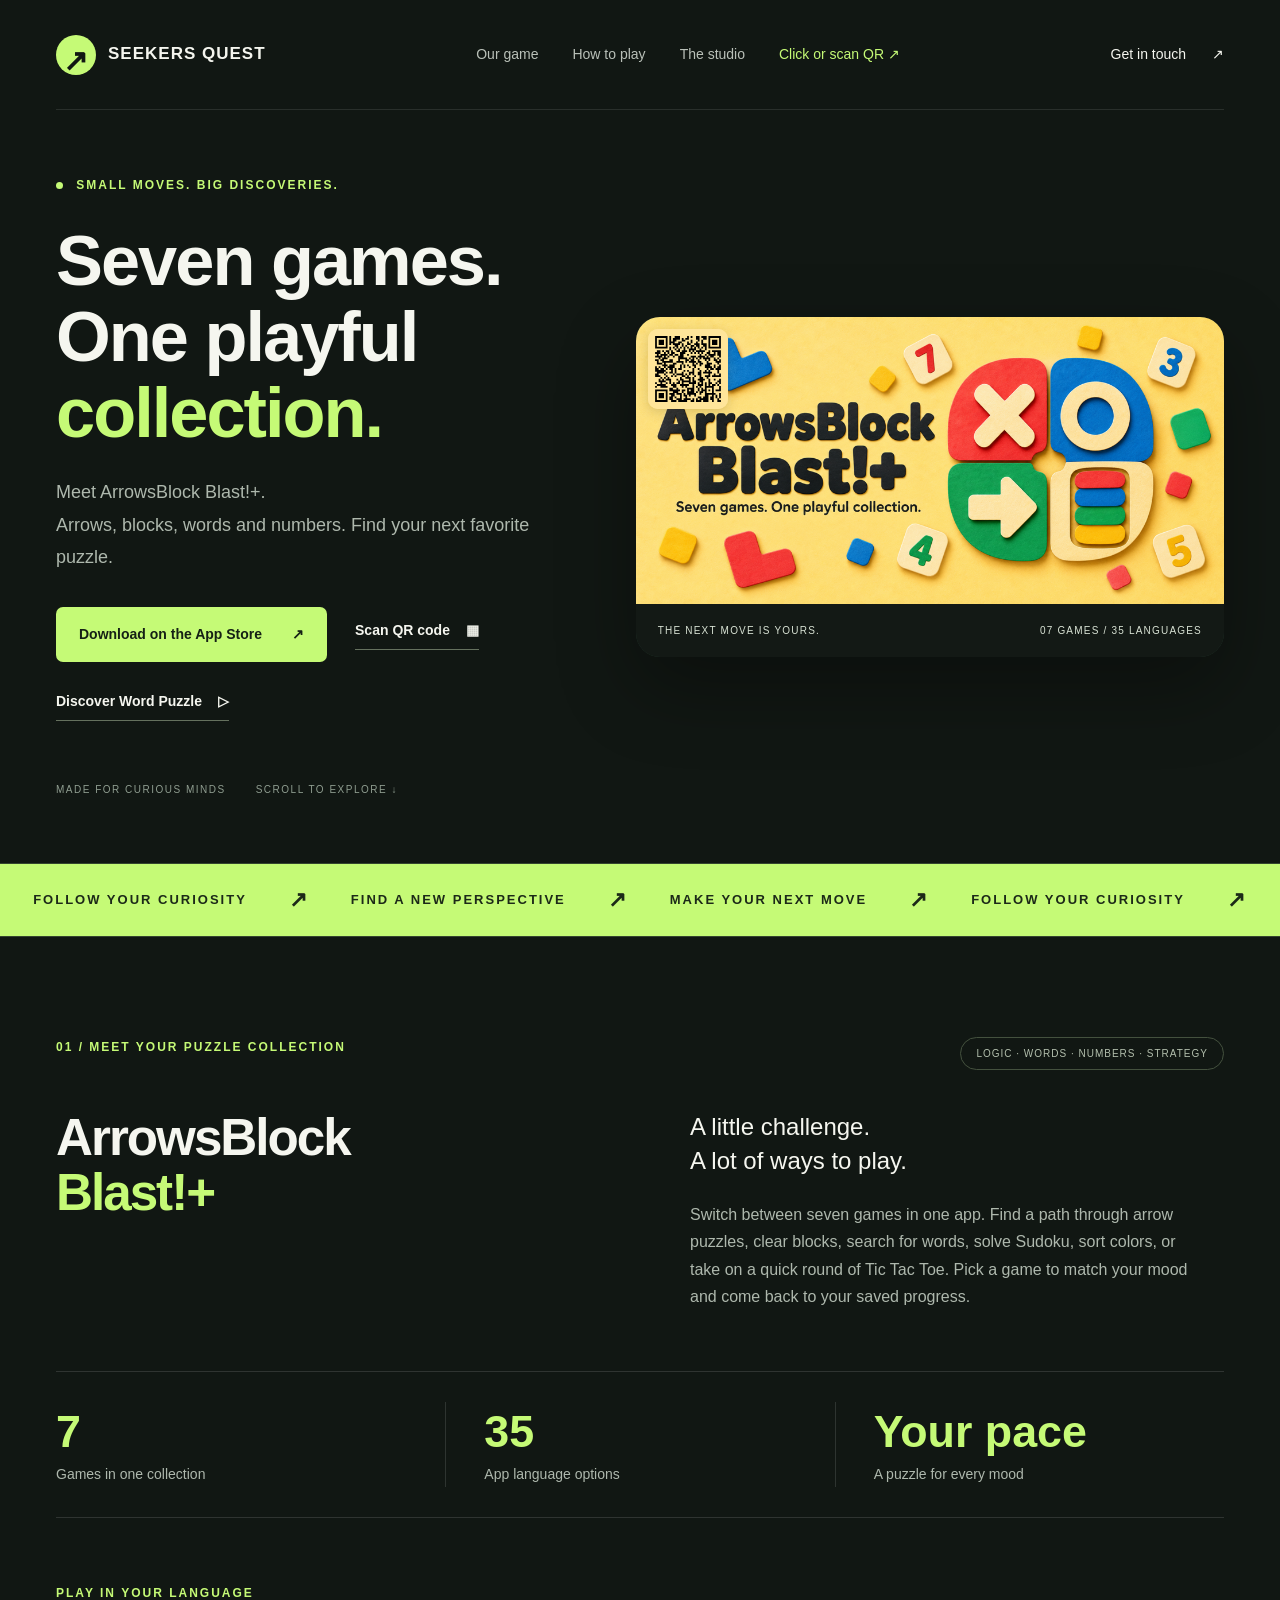
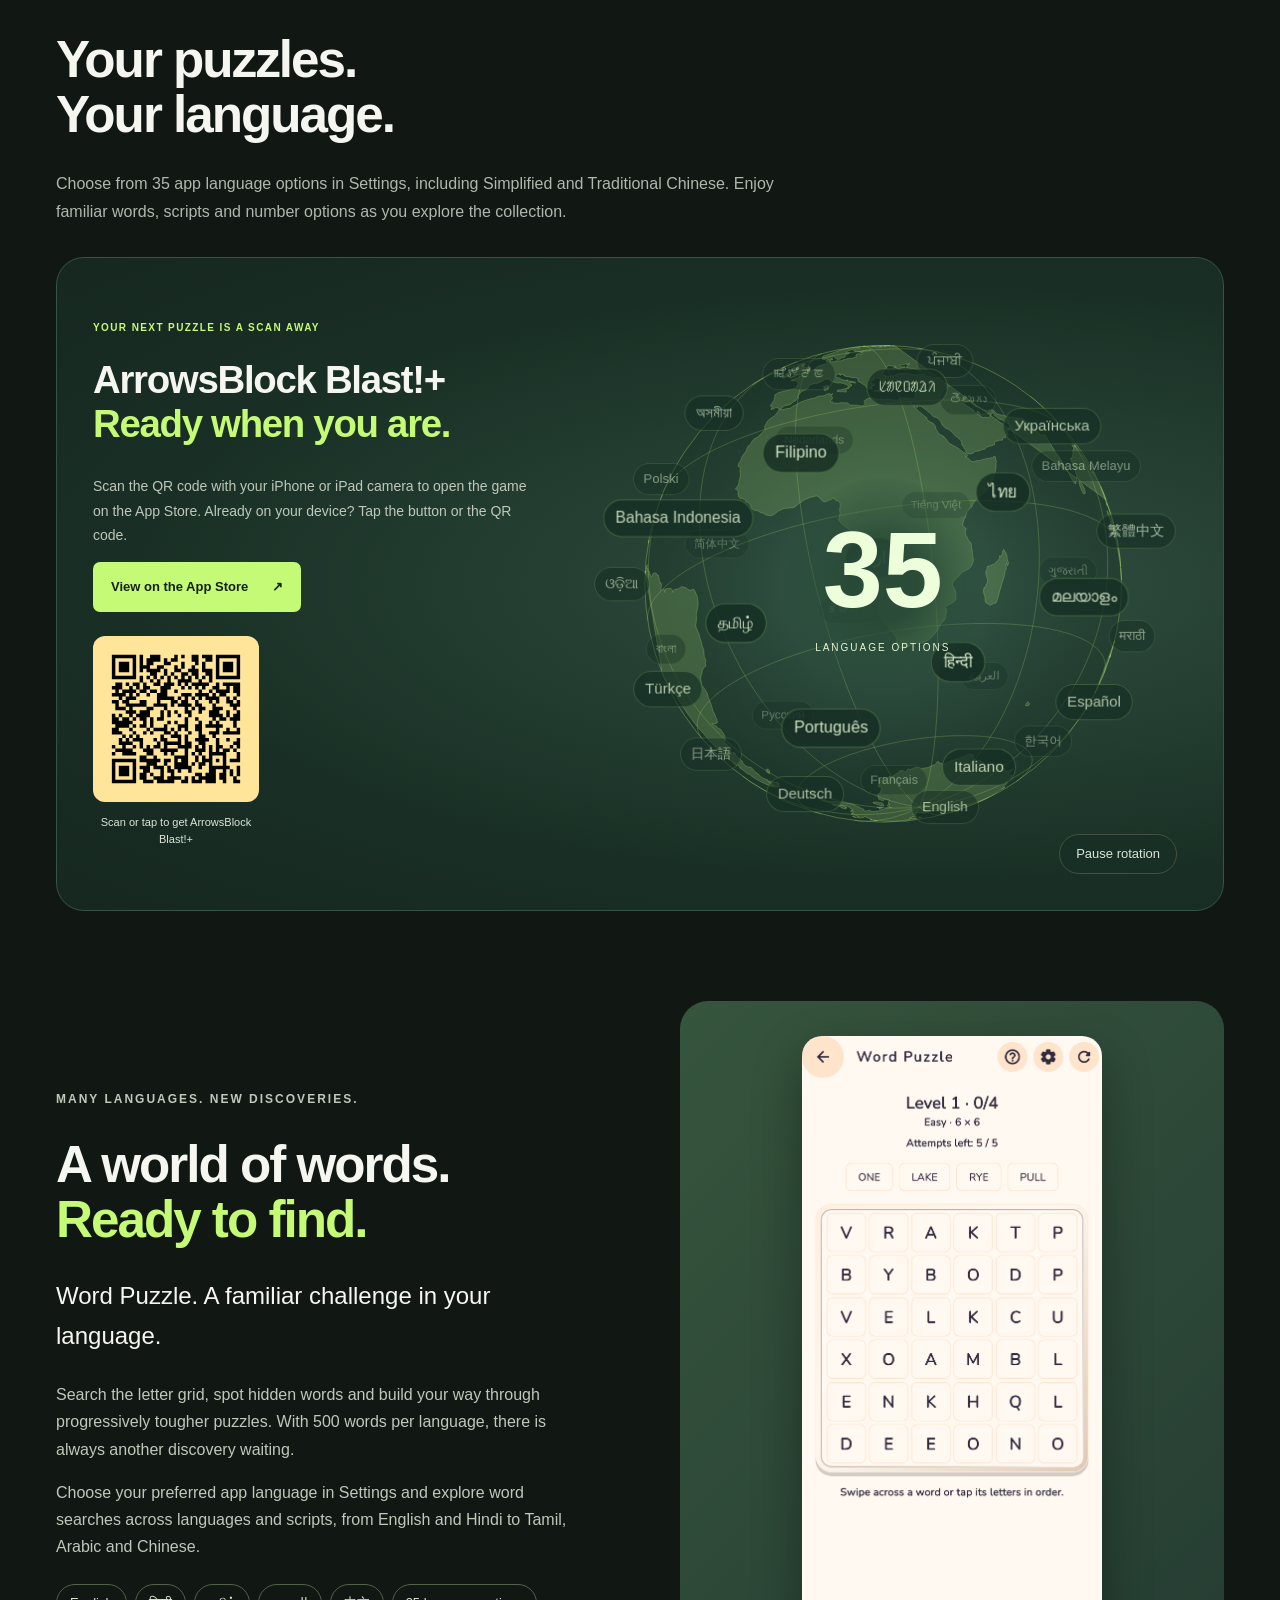
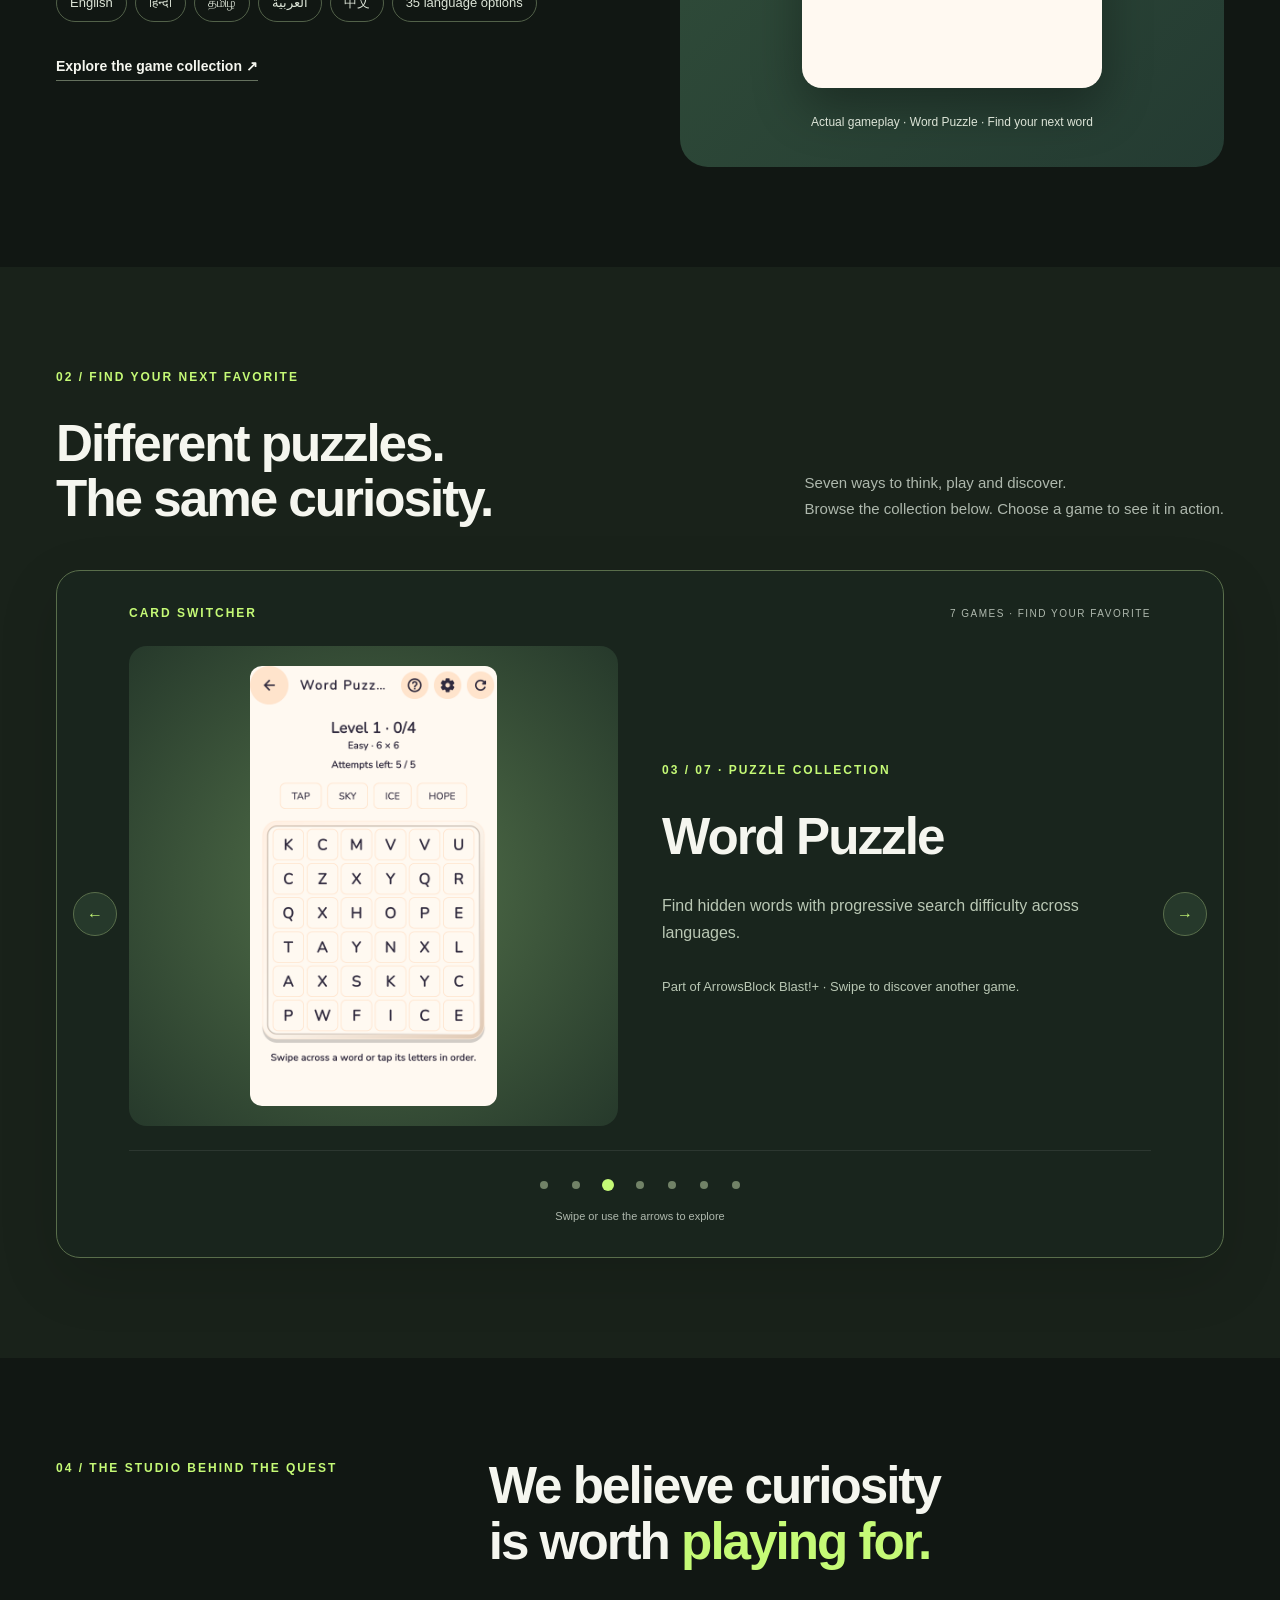
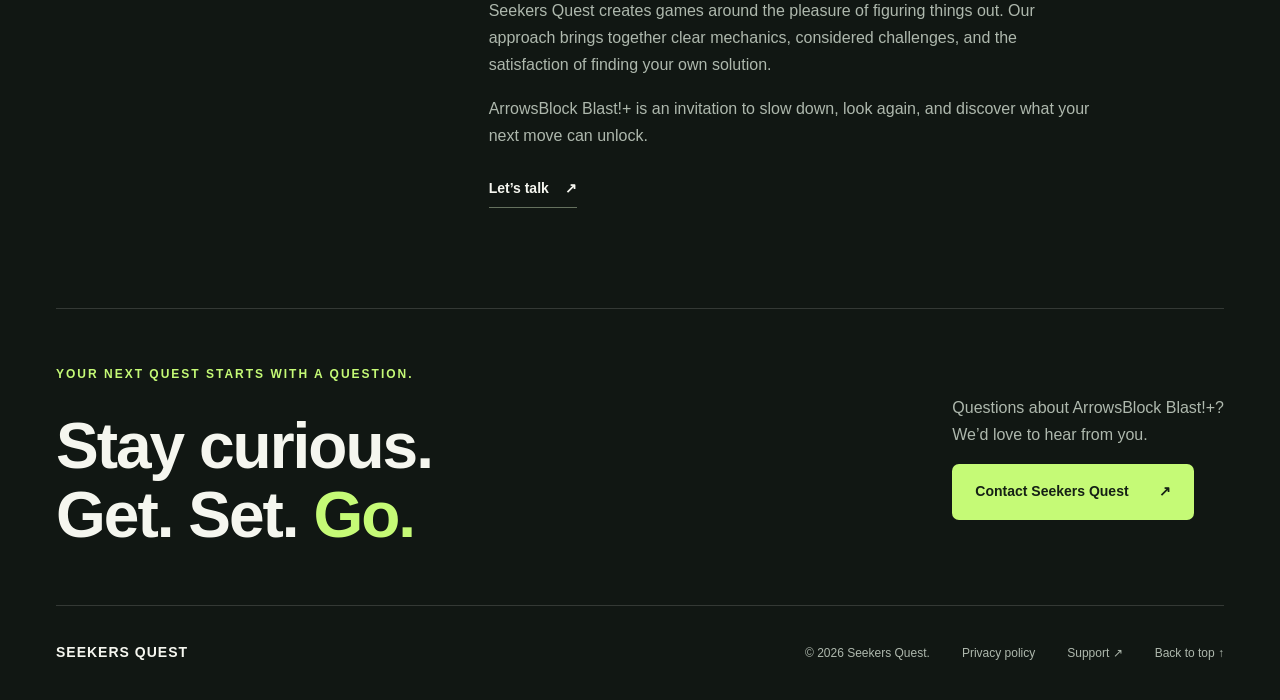
==== commit 655104da: "Replace hero QR strip with compact top-left artwork overlay" ====
--- a/index.html
+++ b/index.html
@@ -6,7 +6,7 @@
 <meta name="description" content="Discover ArrowsBlock Blast!+ by Seekers Quest: seven puzzle games, including Sudoku, Word Puzzle and block challenges, with 35 language options.">
 <meta name="theme-color" content="#111713"><link rel="canonical" href="https://get-set-go.in/">
 <meta property="og:title" content="ArrowsBlock Blast!+ — Seven games. One playful collection."><meta property="og:description" content="Seven games. One playful collection. Discover Sudoku, arrow puzzles, word searches and more, with 35 language options."><meta property="og:image" content="https://get-set-go.in/assets/arrowsblock-blast.png"><meta property="og:image:alt" content="ArrowsBlock Blast!+ colorful puzzle collection artwork"><meta property="og:type" content="website"><meta property="og:url" content="https://get-set-go.in/">
-<link rel="icon" href="assets/arrowsblock-blast.png"><link rel="stylesheet" href="styles.css?v=yellow-qr-12">
+<link rel="icon" href="assets/arrowsblock-blast.png"><link rel="stylesheet" href="styles.css?v=corner-qr-13">
 </head>
 <body>
 <a class="skip" href="#main">Skip to content</a>
@@ -14,7 +14,7 @@
 <main id="main">
 <section class="hero wrap" id="game">
 <div class="hero-copy"><p class="eyebrow"><span></span> SMALL MOVES. BIG DISCOVERIES.</p><h1>Seven games.<br>One playful<br><em>collection.</em></h1><p class="intro">Meet ArrowsBlock Blast!+.<br>Arrows, blocks, words and numbers. Find your next favorite puzzle.</p><div class="hero-actions"><a class="button primary" href="https://apps.apple.com/in/app/arrowsblock-blast/id6827821261">Download on the App Store <span aria-hidden="true">↗</span></a><a class="text-link" href="#download">Scan QR code <span aria-hidden="true">▦</span></a><a class="text-link" href="#word-puzzle">Discover Word Puzzle <span aria-hidden="true">▷</span></a></div><div class="hero-bottom"><span>MADE FOR CURIOUS MINDS</span><span>SCROLL TO EXPLORE ↓</span></div></div>
-<div class="hero-art"><img src="assets/arrowsblock-blast.png" alt="ArrowsBlock Blast!+ artwork with colorful arrow, block, number and tic tac toe pieces" width="1024" height="500" fetchpriority="high"><a class="hero-qr-band" href="https://apps.apple.com/in/app/arrowsblock-blast/id6827821261" aria-label="Scan or tap to get ArrowsBlock Blast!+ on the App Store"><img src="assets/app-store-qr.svg?v=yellow-12" alt="QR code for ArrowsBlock Blast!+ on the App Store" width="108" height="108"><span><strong>Take the fun with you.</strong><span>Scan or tap to get ArrowsBlock Blast!+</span></span><span class="hero-qr-arrow" aria-hidden="true">↗</span></a><div class="art-label"><span>THE NEXT MOVE IS YOURS.</span><span>07 GAMES / 35 LANGUAGES</span></div></div>
+<div class="hero-art"><img src="assets/arrowsblock-blast.png" alt="ArrowsBlock Blast!+ artwork with colorful arrow, block, number and tic tac toe pieces" width="1024" height="500" fetchpriority="high"><a class="hero-qr-corner" href="https://apps.apple.com/in/app/arrowsblock-blast/id6827821261" aria-label="Scan or tap to get ArrowsBlock Blast!+ on the App Store"><img src="assets/app-store-qr.svg?v=yellow-12" alt="Scan to get ArrowsBlock Blast!+" width="80" height="80"></a><div class="art-label"><span>THE NEXT MOVE IS YOURS.</span><span>07 GAMES / 35 LANGUAGES</span></div></div>
 </section>
 <div class="ticker" aria-hidden="true"><div>FOLLOW YOUR CURIOSITY <span>↗</span> FIND A NEW PERSPECTIVE <span>↗</span> MAKE YOUR NEXT MOVE <span>↗</span> FOLLOW YOUR CURIOSITY <span>↗</span></div></div>
 <section class="wrap game-section" id="quest"><div class="section-top"><p class="eyebrow">01 / MEET YOUR PUZZLE COLLECTION</p><span class="pill">LOGIC · WORDS · NUMBERS · STRATEGY</span></div><div class="game-intro"><h2>ArrowsBlock<br><em>Blast!+</em></h2><div><p class="lead">A little challenge.<br>A lot of ways to play.</p><p>Switch between seven games in one app. Find a path through arrow puzzles, clear blocks, search for words, solve Sudoku, sort colors, or take on a quick round of Tic Tac Toe. Pick a game to match your mood and come back to your saved progress.</p></div></div><div class="stats"><div><strong>7</strong><span>Games in one collection</span></div><div><strong>35</strong><span>App language options</span></div><div><strong>Your pace</strong><span>A puzzle for every mood</span></div></div></section>
--- a/styles.css
+++ b/styles.css
@@ -61,3 +61,6 @@
 
 /* Warm yellow QR cards echo the collection artwork. */
 .globe-download figure{flex-direction:column;align-items:flex-start;gap:12px}.globe-download .qr-link,.qr-link{background:#ffe59a}.globe-download figcaption{max-width:240px;text-align:center;width:166px;font-size:11px;line-height:1.6}.hero-qr-band{display:flex;align-items:center;gap:18px;background:#ffe59a;color:#1c241c;padding:14px 20px;border-top:1px solid #d8b956}.hero-art .hero-qr-band img{width:100px;height:100px;aspect-ratio:1;object-fit:contain;flex-shrink:0;border-radius:8px}.hero-qr-band>span{display:flex;flex-direction:column;gap:4px}.hero-qr-band strong{font-size:18px;line-height:1.3}.hero-qr-band span span{font-size:12px;line-height:1.5}.hero-qr-band:hover{color:#1c241c;background:#ffeca9}.hero-qr-band .hero-qr-arrow{display:block;font-size:24px;margin-left:auto}.hero-art>img{aspect-ratio:1024/500}@media(max-width:680px){.hero-qr-band{padding:12px;gap:12px}.hero-art .hero-qr-band img{width:88px;height:88px}.hero-qr-band strong{font-size:16px}.hero-qr-band span span{font-size:11px}.hero-qr-band .hero-qr-arrow{font-size:20px}.globe-download figure{flex-direction:column;align-items:flex-start}.globe-download figcaption{width:160px;max-width:200px}}
+
+/* Compact QR overlays the artwork without an extra strip. */
+.hero-qr-corner{position:absolute;top:12px;left:12px;display:block;width:80px;height:80px;line-height:0;border-radius:10px;background:#ffe59a;box-shadow:0 3px 12px #463b1730;z-index:1}.hero-art .hero-qr-corner img{display:block;width:100%;height:100%;aspect-ratio:1;object-fit:contain;border-radius:10px}.hero-qr-corner:focus-visible{outline:3px solid #17271d;outline-offset:3px}@media(max-width:680px){.hero-qr-corner{top:8px;left:8px;width:64px;height:64px;border-radius:8px}}
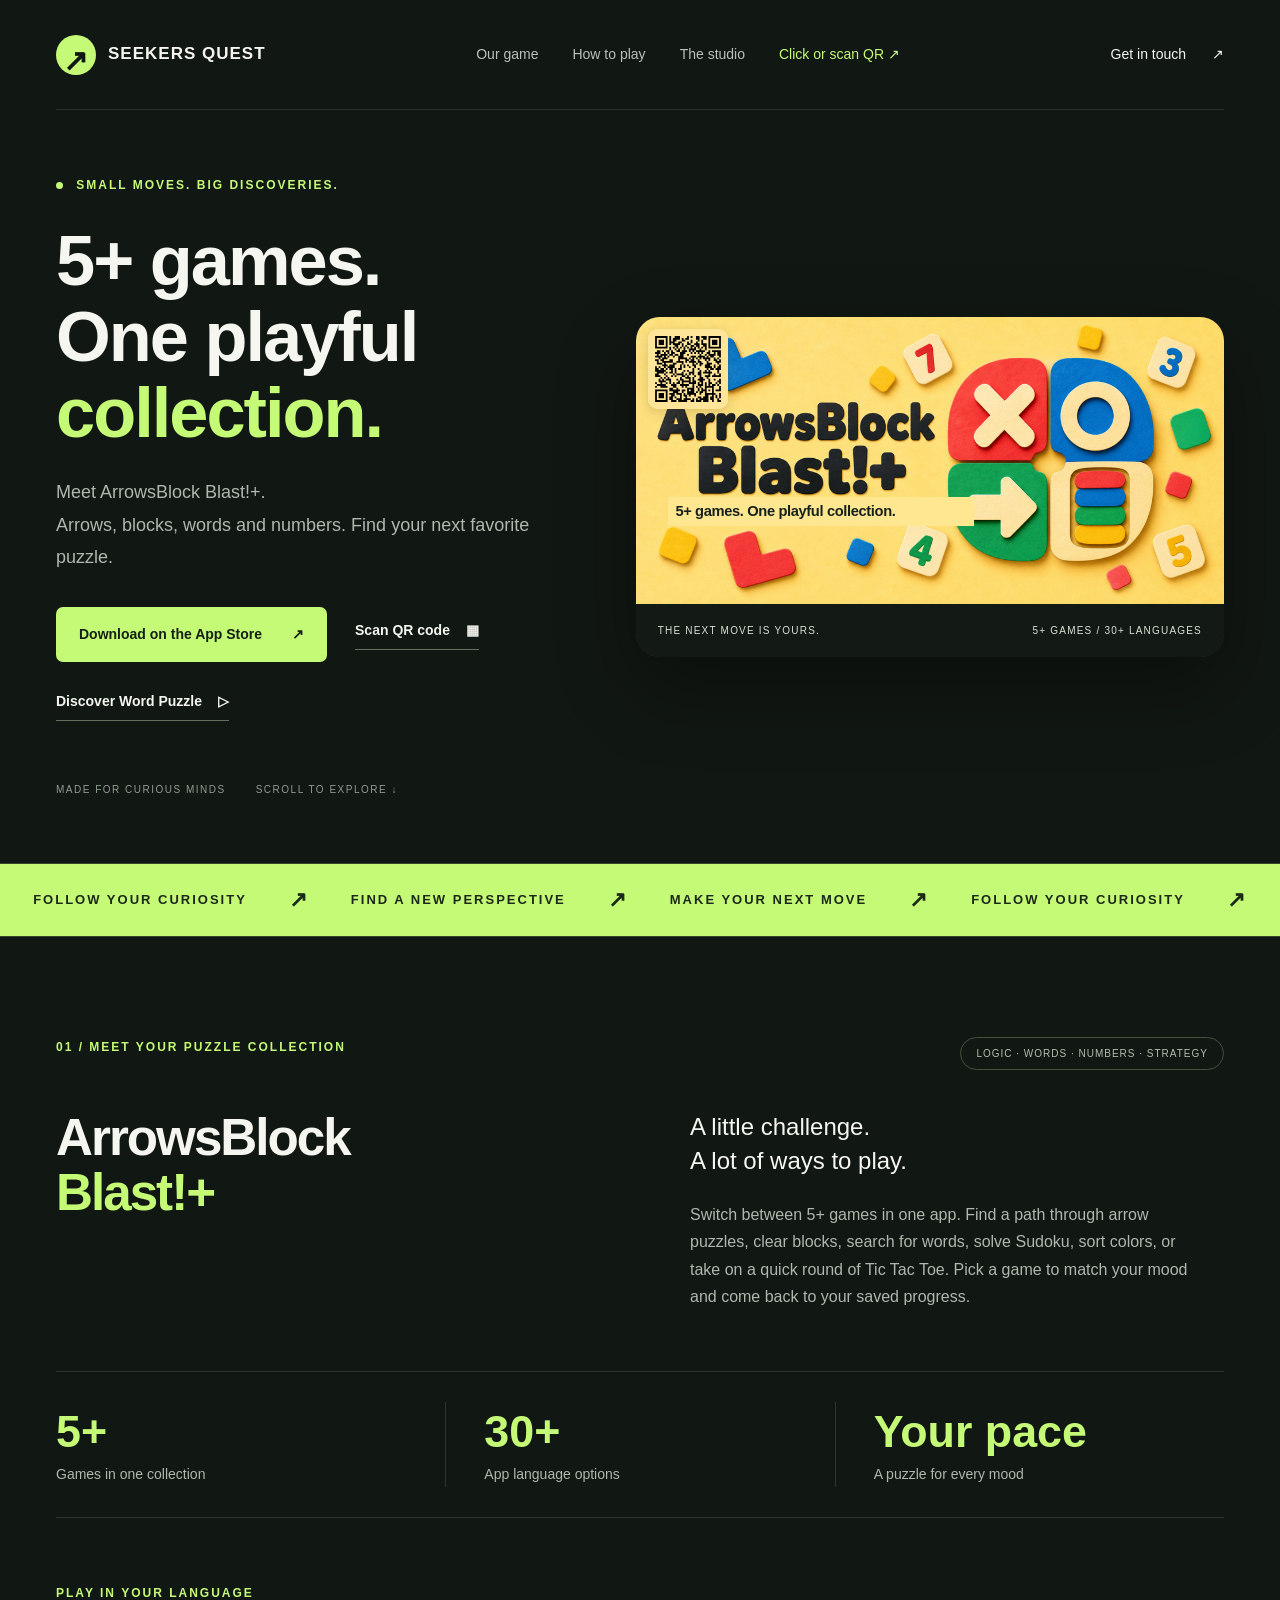
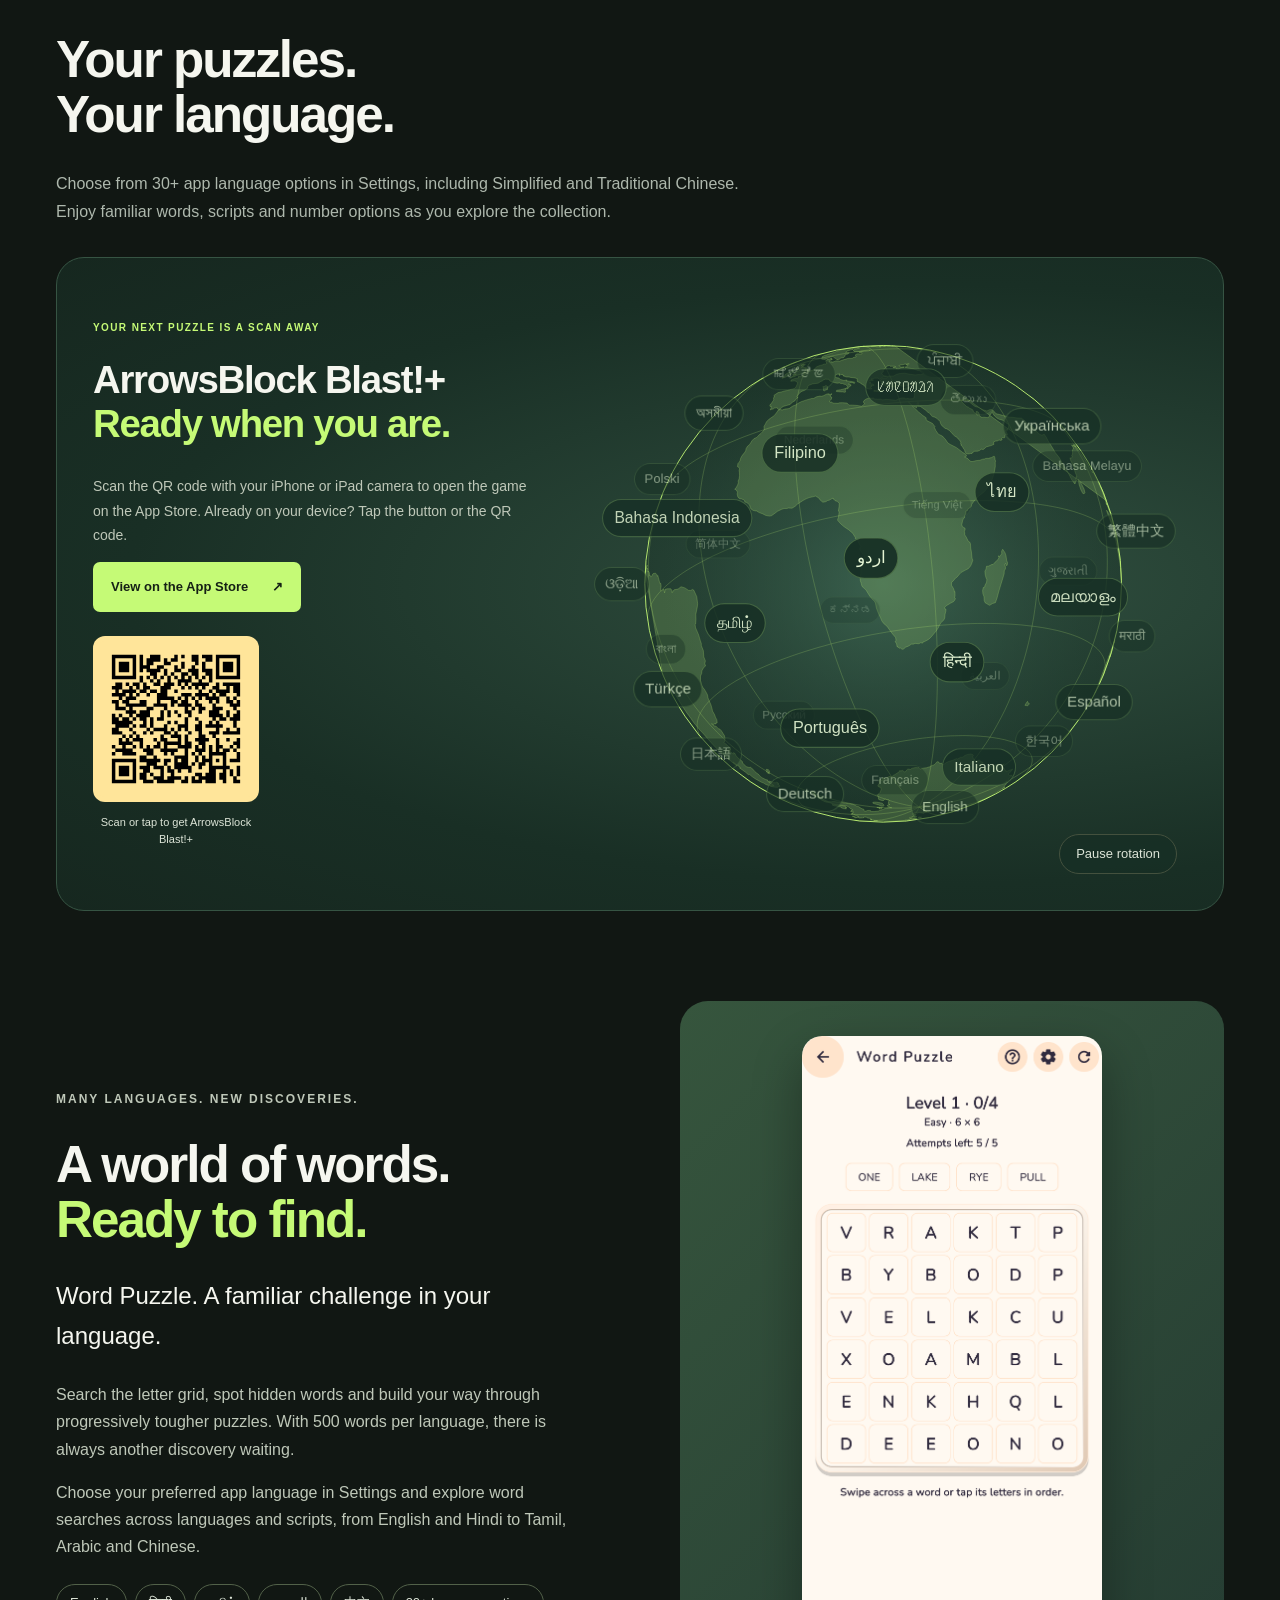
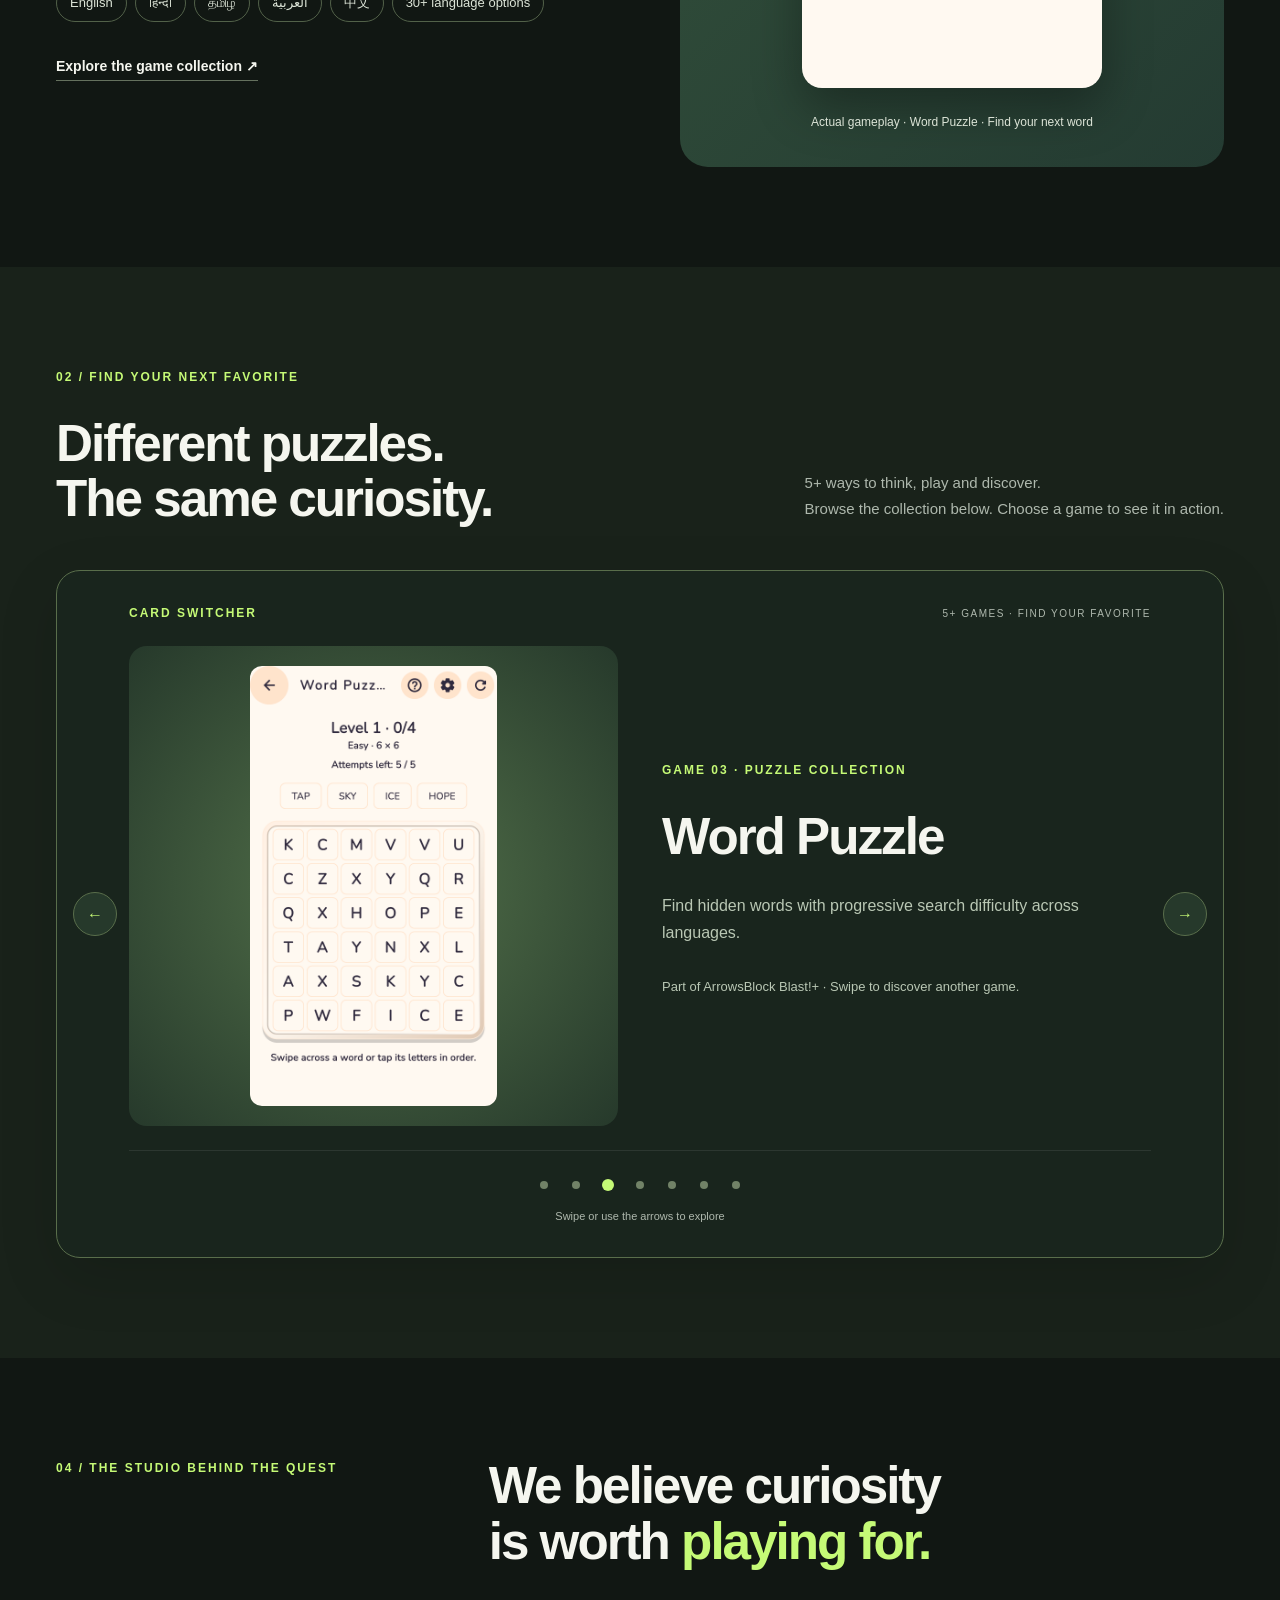
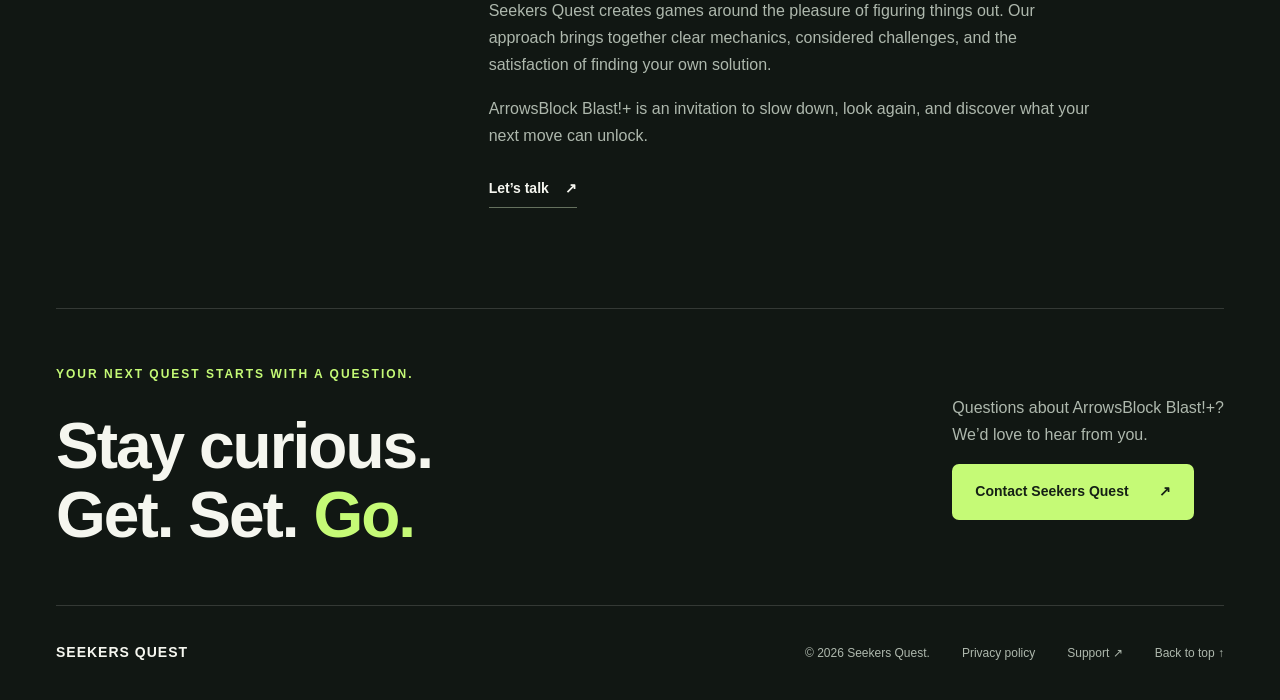
==== commit 5a089cb9: "Use 30+ languages and 5+ games and remove globe center count" ====
--- a/index.html
+++ b/index.html
@@ -3,29 +3,29 @@
 <head>
 <meta charset="utf-8"><meta name="viewport" content="width=device-width, initial-scale=1">
 <title>Seekers Quest — ArrowsBlock Blast!+</title>
-<meta name="description" content="Discover ArrowsBlock Blast!+ by Seekers Quest: seven puzzle games, including Sudoku, Word Puzzle and block challenges, with 35 language options.">
+<meta name="description" content="Discover ArrowsBlock Blast!+ by Seekers Quest: 5+ puzzle games, including Sudoku, Word Puzzle and block challenges, with 30+ language options.">
 <meta name="theme-color" content="#111713"><link rel="canonical" href="https://get-set-go.in/">
-<meta property="og:title" content="ArrowsBlock Blast!+ — Seven games. One playful collection."><meta property="og:description" content="Seven games. One playful collection. Discover Sudoku, arrow puzzles, word searches and more, with 35 language options."><meta property="og:image" content="https://get-set-go.in/assets/arrowsblock-blast.png"><meta property="og:image:alt" content="ArrowsBlock Blast!+ colorful puzzle collection artwork"><meta property="og:type" content="website"><meta property="og:url" content="https://get-set-go.in/">
-<link rel="icon" href="assets/arrowsblock-blast.png"><link rel="stylesheet" href="styles.css?v=corner-qr-13">
+<meta property="og:title" content="ArrowsBlock Blast!+ — 5+ games. One playful collection."><meta property="og:description" content="5+ games. One playful collection. Discover Sudoku, arrow puzzles, word searches and more, with 30+ language options."><meta property="og:image" content="https://get-set-go.in/assets/arrowsblock-blast.png"><meta property="og:image:alt" content="ArrowsBlock Blast!+ colorful puzzle collection artwork"><meta property="og:type" content="website"><meta property="og:url" content="https://get-set-go.in/">
+<link rel="icon" href="assets/arrowsblock-blast.png"><link rel="stylesheet" href="styles.css?v=counts-14">
 </head>
 <body>
 <a class="skip" href="#main">Skip to content</a>
 <header class="wrap"><a class="brand" href="#" aria-label="Seekers Quest home"><span class="brand-mark" aria-hidden="true">↗</span> SEEKERS QUEST</a><nav aria-label="Main navigation"><a href="#game">Our game</a><a href="#how-to-play">How to play</a><a href="#studio">The studio</a><a class="nav-download" href="https://apps.apple.com/in/app/arrowsblock-blast/id6827821261">Click or scan QR ↗</a></nav><a class="contact" href="mailto:support@get-set-go.in">Get in touch <span aria-hidden="true">↗</span></a></header>
 <main id="main">
 <section class="hero wrap" id="game">
-<div class="hero-copy"><p class="eyebrow"><span></span> SMALL MOVES. BIG DISCOVERIES.</p><h1>Seven games.<br>One playful<br><em>collection.</em></h1><p class="intro">Meet ArrowsBlock Blast!+.<br>Arrows, blocks, words and numbers. Find your next favorite puzzle.</p><div class="hero-actions"><a class="button primary" href="https://apps.apple.com/in/app/arrowsblock-blast/id6827821261">Download on the App Store <span aria-hidden="true">↗</span></a><a class="text-link" href="#download">Scan QR code <span aria-hidden="true">▦</span></a><a class="text-link" href="#word-puzzle">Discover Word Puzzle <span aria-hidden="true">▷</span></a></div><div class="hero-bottom"><span>MADE FOR CURIOUS MINDS</span><span>SCROLL TO EXPLORE ↓</span></div></div>
-<div class="hero-art"><img src="assets/arrowsblock-blast.png" alt="ArrowsBlock Blast!+ artwork with colorful arrow, block, number and tic tac toe pieces" width="1024" height="500" fetchpriority="high"><a class="hero-qr-corner" href="https://apps.apple.com/in/app/arrowsblock-blast/id6827821261" aria-label="Scan or tap to get ArrowsBlock Blast!+ on the App Store"><img src="assets/app-store-qr.svg?v=yellow-12" alt="Scan to get ArrowsBlock Blast!+" width="80" height="80"></a><div class="art-label"><span>THE NEXT MOVE IS YOURS.</span><span>07 GAMES / 35 LANGUAGES</span></div></div>
+<div class="hero-copy"><p class="eyebrow"><span></span> SMALL MOVES. BIG DISCOVERIES.</p><h1>5+ games.<br>One playful<br><em>collection.</em></h1><p class="intro">Meet ArrowsBlock Blast!+.<br>Arrows, blocks, words and numbers. Find your next favorite puzzle.</p><div class="hero-actions"><a class="button primary" href="https://apps.apple.com/in/app/arrowsblock-blast/id6827821261">Download on the App Store <span aria-hidden="true">↗</span></a><a class="text-link" href="#download">Scan QR code <span aria-hidden="true">▦</span></a><a class="text-link" href="#word-puzzle">Discover Word Puzzle <span aria-hidden="true">▷</span></a></div><div class="hero-bottom"><span>MADE FOR CURIOUS MINDS</span><span>SCROLL TO EXPLORE ↓</span></div></div>
+<div class="hero-art"><div class="hero-artwork"><img src="assets/arrowsblock-blast.png" alt="ArrowsBlock Blast!+ artwork with colorful arrow, block, number and tic tac toe pieces" width="1024" height="500" fetchpriority="high"><a class="hero-qr-corner" href="https://apps.apple.com/in/app/arrowsblock-blast/id6827821261" aria-label="Scan or tap to get ArrowsBlock Blast!+ on the App Store"><img src="assets/app-store-qr.svg?v=yellow-12" alt="Scan to get ArrowsBlock Blast!+" width="80" height="80"></a><span class="artwork-tagline">5+ games. One playful collection.</span></div><div class="art-label"><span>THE NEXT MOVE IS YOURS.</span><span>5+ GAMES / 30+ LANGUAGES</span></div></div>
 </section>
 <div class="ticker" aria-hidden="true"><div>FOLLOW YOUR CURIOSITY <span>↗</span> FIND A NEW PERSPECTIVE <span>↗</span> MAKE YOUR NEXT MOVE <span>↗</span> FOLLOW YOUR CURIOSITY <span>↗</span></div></div>
-<section class="wrap game-section" id="quest"><div class="section-top"><p class="eyebrow">01 / MEET YOUR PUZZLE COLLECTION</p><span class="pill">LOGIC · WORDS · NUMBERS · STRATEGY</span></div><div class="game-intro"><h2>ArrowsBlock<br><em>Blast!+</em></h2><div><p class="lead">A little challenge.<br>A lot of ways to play.</p><p>Switch between seven games in one app. Find a path through arrow puzzles, clear blocks, search for words, solve Sudoku, sort colors, or take on a quick round of Tic Tac Toe. Pick a game to match your mood and come back to your saved progress.</p></div></div><div class="stats"><div><strong>7</strong><span>Games in one collection</span></div><div><strong>35</strong><span>App language options</span></div><div><strong>Your pace</strong><span>A puzzle for every mood</span></div></div></section>
+<section class="wrap game-section" id="quest"><div class="section-top"><p class="eyebrow">01 / MEET YOUR PUZZLE COLLECTION</p><span class="pill">LOGIC · WORDS · NUMBERS · STRATEGY</span></div><div class="game-intro"><h2>ArrowsBlock<br><em>Blast!+</em></h2><div><p class="lead">A little challenge.<br>A lot of ways to play.</p><p>Switch between 5+ games in one app. Find a path through arrow puzzles, clear blocks, search for words, solve Sudoku, sort colors, or take on a quick round of Tic Tac Toe. Pick a game to match your mood and come back to your saved progress.</p></div></div><div class="stats"><div><strong>5+</strong><span>Games in one collection</span></div><div><strong>30+</strong><span>App language options</span></div><div><strong>Your pace</strong><span>A puzzle for every mood</span></div></div></section>
 
 <section class="wrap language-section" aria-labelledby="language-title">
 <p class="eyebrow">PLAY IN YOUR LANGUAGE</p>
 <h2 id="language-title">Your puzzles.<br>Your language.</h2>
-<p>Choose from 35 app language options in Settings, including Simplified and Traditional Chinese. Enjoy familiar words, scripts and number options as you explore the collection.</p>
-<div class="language-download-layout"><section class="app-download globe-download" id="download" aria-labelledby="download-title"><div><p class="eyebrow">YOUR NEXT PUZZLE IS A SCAN AWAY</p><h2 id="download-title">ArrowsBlock Blast!+<br><em>Ready when you are.</em></h2><p>Scan the QR code with your iPhone or iPad camera to open the game on the App Store. Already on your device? Tap the button or the QR code.</p><a class="button primary" href="https://apps.apple.com/in/app/arrowsblock-blast/id6827821261">View on the App Store <span aria-hidden="true">↗</span></a></div><figure><a class="qr-link" href="https://apps.apple.com/in/app/arrowsblock-blast/id6827821261" aria-label="Open ArrowsBlock Blast!+ on the App Store"><img src="assets/app-store-qr.svg?v=yellow-12" alt="Scan to open ArrowsBlock Blast!+ on the Apple App Store" width="588" height="588" loading="lazy"></a><figcaption>Scan or tap to get ArrowsBlock Blast!+</figcaption></figure></section><div class="language-globe" aria-label="Slowly rotating globe of 35 supported languages"><svg class="globe-grid" viewBox="0 0 600 600" aria-hidden="true"><defs><radialGradient id="globe-fill"><stop stop-color="#426e59" stop-opacity=".6"/><stop offset="1" stop-color="#162d23" stop-opacity=".3"/></radialGradient></defs><circle cx="300" cy="300" r="268" fill="url(#globe-fill)"/><g class="globe-land" fill="#a8d879" fill-opacity=".22" stroke="#c5fa76" stroke-opacity=".3" stroke-width=".8"></g><g class="globe-graticule" fill="none" stroke="#c5fa76" stroke-width=".8"></g><circle cx="300" cy="300" r="268" fill="none" stroke="#c5fa76" stroke-opacity=".35"/></svg><div class="globe-labels" aria-hidden="true"></div><div class="globe-center"><strong>35</strong><span>LANGUAGE OPTIONS</span></div><ul class="globe-language-list" aria-label="Supported app languages"><li>English</li><li>Deutsch</li><li>Français</li><li>Italiano</li><li>日本語</li><li>한국어</li><li>Português</li><li>Русский</li><li>Español</li><li>Türkçe</li><li>العربية</li><li>हिन्दी</li><li>বাংলা</li><li>मराठी</li><li>தமிழ்</li><li>ಕನ್ನಡ</li><li>മലയാളം</li><li>ଓଡ଼ିଆ</li><li>ગુજરાતી</li><li>اردو</li><li>简体中文</li><li>繁體中文</li><li>Bahasa Indonesia</li><li>Tiếng Việt</li><li>ไทย</li><li>Polski</li><li>Bahasa Melayu</li><li>Filipino</li><li>Nederlands</li><li>Українська</li><li>অসমীয়া</li><li>తెలుగు</li><li>ᱥᱟᱱᱛᱟᱲᱤ</li><li>ꯃꯤꯇꯩꯂꯣꯟ</li><li>ਪੰਜਾਬੀ</li></ul><button class="language-toggle" type="button" aria-pressed="false">Pause rotation</button></div></div></section>
-<section class="wrap word-feature" id="word-puzzle" aria-labelledby="word-puzzle-title"><div><p class="eyebrow">MANY LANGUAGES. NEW DISCOVERIES.</p><h2 id="word-puzzle-title">A world of words.<br><em>Ready to find.</em></h2><p class="lead">Word Puzzle. A familiar challenge in your language.</p><p>Search the letter grid, spot hidden words and build your way through progressively tougher puzzles. With 500 words per language, there is always another discovery waiting.</p><p>Choose your preferred app language in Settings and explore word searches across languages and scripts, from English and Hindi to Tamil, Arabic and Chinese.</p><div class="word-language-tags" aria-label="Example supported languages"><span>English</span><span lang="hi">हिन्दी</span><span lang="ta">தமிழ்</span><span lang="ar" dir="rtl">العربية</span><span lang="zh">中文</span><span>35 language options</span></div><a class="text-link" href="#how-to-play">Explore the game collection ↗</a></div><figure><img src="assets/word-puzzle.png" alt="Actual Word Puzzle gameplay showing a letter grid and hidden words to find" width="1206" height="2622" loading="lazy"><figcaption>Actual gameplay · Word Puzzle · Find your next word</figcaption></figure></section>
-<section class="challenge-section" id="how-to-play"><div class="wrap section"><div class="section-heading"><div><p class="eyebrow">02 / FIND YOUR NEXT FAVORITE</p><h2>Different puzzles.<br>The same curiosity.</h2></div><p>Seven ways to think, play and discover.<br>Browse the collection below. Choose a game to see it in action.</p></div><div class="card-switcher" role="region" aria-roledescription="carousel" aria-labelledby="switcher-title"><div class="switcher-toolbar"><span class="eyebrow" id="switcher-title">CARD SWITCHER</span><span class="switcher-badge">7 GAMES · FIND YOUR FAVORITE</span></div><div class="switcher-layout"><div class="switcher-art"><img id="switcher-image" src="assets/game-2.png" alt="Word Puzzle gameplay screenshot" width="1206" height="2622"></div><div class="switcher-copy" aria-live="polite" aria-atomic="true"><p class="eyebrow" id="switcher-count"></p><h2 id="switcher-name"></h2><p id="switcher-description"></p><p class="switcher-hint">Part of ArrowsBlock Blast!+ · Swipe to discover another game.</p></div></div><div class="switcher-controls"><button type="button" class="switcher-prev" aria-label="Previous game">←</button><div class="switcher-choices" role="group" aria-label="Choose a game"></div><button type="button" class="switcher-next" aria-label="Next game">→</button></div><p class="switcher-keyboard">Swipe or use the arrows to explore</p></div></div></section>
+<p>Choose from 30+ app language options in Settings, including Simplified and Traditional Chinese. Enjoy familiar words, scripts and number options as you explore the collection.</p>
+<div class="language-download-layout"><section class="app-download globe-download" id="download" aria-labelledby="download-title"><div><p class="eyebrow">YOUR NEXT PUZZLE IS A SCAN AWAY</p><h2 id="download-title">ArrowsBlock Blast!+<br><em>Ready when you are.</em></h2><p>Scan the QR code with your iPhone or iPad camera to open the game on the App Store. Already on your device? Tap the button or the QR code.</p><a class="button primary" href="https://apps.apple.com/in/app/arrowsblock-blast/id6827821261">View on the App Store <span aria-hidden="true">↗</span></a></div><figure><a class="qr-link" href="https://apps.apple.com/in/app/arrowsblock-blast/id6827821261" aria-label="Open ArrowsBlock Blast!+ on the App Store"><img src="assets/app-store-qr.svg?v=yellow-12" alt="Scan to open ArrowsBlock Blast!+ on the Apple App Store" width="588" height="588" loading="lazy"></a><figcaption>Scan or tap to get ArrowsBlock Blast!+</figcaption></figure></section><div class="language-globe" aria-label="Slowly rotating globe of 30+ supported languages"><svg class="globe-grid" viewBox="0 0 600 600" aria-hidden="true"><defs><radialGradient id="globe-fill"><stop stop-color="#426e59" stop-opacity=".6"/><stop offset="1" stop-color="#162d23" stop-opacity=".3"/></radialGradient></defs><circle cx="300" cy="300" r="268" fill="url(#globe-fill)"/><g class="globe-land" fill="#a8d879" fill-opacity=".22" stroke="#c5fa76" stroke-opacity=".3" stroke-width=".8"></g><g class="globe-graticule" fill="none" stroke="#c5fa76" stroke-width=".8"></g><circle cx="300" cy="300" r="268" fill="none" stroke="#c5fa76" stroke-opacity=".30+"/></svg><div class="globe-labels" aria-hidden="true"></div><ul class="globe-language-list" aria-label="Supported app languages"><li>English</li><li>Deutsch</li><li>Français</li><li>Italiano</li><li>日本語</li><li>한국어</li><li>Português</li><li>Русский</li><li>Español</li><li>Türkçe</li><li>العربية</li><li>हिन्दी</li><li>বাংলা</li><li>मराठी</li><li>தமிழ்</li><li>ಕನ್ನಡ</li><li>മലയാളം</li><li>ଓଡ଼ିଆ</li><li>ગુજરાતી</li><li>اردو</li><li>简体中文</li><li>繁體中文</li><li>Bahasa Indonesia</li><li>Tiếng Việt</li><li>ไทย</li><li>Polski</li><li>Bahasa Melayu</li><li>Filipino</li><li>Nederlands</li><li>Українська</li><li>অসমীয়া</li><li>తెలుగు</li><li>ᱥᱟᱱᱛᱟᱲᱤ</li><li>ꯃꯤꯇꯩꯂꯣꯟ</li><li>ਪੰਜਾਬੀ</li></ul><button class="language-toggle" type="button" aria-pressed="false">Pause rotation</button></div></div></section>
+<section class="wrap word-feature" id="word-puzzle" aria-labelledby="word-puzzle-title"><div><p class="eyebrow">MANY LANGUAGES. NEW DISCOVERIES.</p><h2 id="word-puzzle-title">A world of words.<br><em>Ready to find.</em></h2><p class="lead">Word Puzzle. A familiar challenge in your language.</p><p>Search the letter grid, spot hidden words and build your way through progressively tougher puzzles. With 500 words per language, there is always another discovery waiting.</p><p>Choose your preferred app language in Settings and explore word searches across languages and scripts, from English and Hindi to Tamil, Arabic and Chinese.</p><div class="word-language-tags" aria-label="Example supported languages"><span>English</span><span lang="hi">हिन्दी</span><span lang="ta">தமிழ்</span><span lang="ar" dir="rtl">العربية</span><span lang="zh">中文</span><span>30+ language options</span></div><a class="text-link" href="#how-to-play">Explore the game collection ↗</a></div><figure><img src="assets/word-puzzle.png" alt="Actual Word Puzzle gameplay showing a letter grid and hidden words to find" width="1206" height="2622" loading="lazy"><figcaption>Actual gameplay · Word Puzzle · Find your next word</figcaption></figure></section>
+<section class="challenge-section" id="how-to-play"><div class="wrap section"><div class="section-heading"><div><p class="eyebrow">02 / FIND YOUR NEXT FAVORITE</p><h2>Different puzzles.<br>The same curiosity.</h2></div><p>5+ ways to think, play and discover.<br>Browse the collection below. Choose a game to see it in action.</p></div><div class="card-switcher" role="region" aria-roledescription="carousel" aria-labelledby="switcher-title"><div class="switcher-toolbar"><span class="eyebrow" id="switcher-title">CARD SWITCHER</span><span class="switcher-badge">5+ GAMES · FIND YOUR FAVORITE</span></div><div class="switcher-layout"><div class="switcher-art"><img id="switcher-image" src="assets/game-2.png" alt="Word Puzzle gameplay screenshot" width="1206" height="2622"></div><div class="switcher-copy" aria-live="polite" aria-atomic="true"><p class="eyebrow" id="switcher-count"></p><h2 id="switcher-name"></h2><p id="switcher-description"></p><p class="switcher-hint">Part of ArrowsBlock Blast!+ · Swipe to discover another game.</p></div></div><div class="switcher-controls"><button type="button" class="switcher-prev" aria-label="Previous game">←</button><div class="switcher-choices" role="group" aria-label="Choose a game"></div><button type="button" class="switcher-next" aria-label="Next game">→</button></div><p class="switcher-keyboard">Swipe or use the arrows to explore</p></div></div></section>
 <section class="wrap section studio" id="studio"><p class="eyebrow">04 / THE STUDIO BEHIND THE QUEST</p><div><h2>We believe curiosity<br>is worth <em>playing for.</em></h2><p>Seekers Quest creates games around the pleasure of figuring things out. Our approach brings together clear mechanics, considered challenges, and the satisfaction of finding your own solution.</p><p>ArrowsBlock Blast!+ is an invitation to slow down, look again, and discover what your next move can unlock.</p><a class="text-link" href="mailto:support@get-set-go.in">Let’s talk <span aria-hidden="true">↗</span></a></div></section>
 <section class="wrap closing"><div><p class="eyebrow">YOUR NEXT QUEST STARTS WITH A QUESTION.</p><h2>Stay curious.<br>Get. Set. <em>Go.</em></h2></div><div><p>Questions about ArrowsBlock Blast!+?<br>We’d love to hear from you.</p><a class="button primary" href="mailto:support@get-set-go.in">Contact Seekers Quest <span aria-hidden="true">↗</span></a></div></section>
 </main>
@@ -33,5 +33,5 @@
 <footer class="wrap"><a class="brand" href="#">SEEKERS QUEST</a><p>© <span id="year">2026</span> Seekers Quest.</p><a href="privacy-policy.html">Privacy policy</a><a href="mailto:support@get-set-go.in">Support ↗</a><a href="#main">Back to top ↑</a></footer>
 <script>document.getElementById('year').textContent = new Date().getFullYear();</script>
 <script src="languages.js?v=round-globe-9"></script>
-<script src="card-switcher.js?v=swipe-switcher-6"></script>
+<script src="card-switcher.js?v=counts-14"></script>
 </body></html>
--- a/styles.css
+++ b/styles.css
@@ -64,3 +64,6 @@
 
 /* Compact QR overlays the artwork without an extra strip. */
 .hero-qr-corner{position:absolute;top:12px;left:12px;display:block;width:80px;height:80px;line-height:0;border-radius:10px;background:#ffe59a;box-shadow:0 3px 12px #463b1730;z-index:1}.hero-art .hero-qr-corner img{display:block;width:100%;height:100%;aspect-ratio:1;object-fit:contain;border-radius:10px}.hero-qr-corner:focus-visible{outline:3px solid #17271d;outline-offset:3px}@media(max-width:680px){.hero-qr-corner{top:8px;left:8px;width:64px;height:64px;border-radius:8px}}
+
+/* Updated collection counts; keep the globe surface free of a center label. */
+.hero-artwork{position:relative;container-type:inline-size}.hero-artwork>img{display:block;width:100%;height:auto;aspect-ratio:1024/500;object-fit:cover}.artwork-tagline{position:absolute;left:5.5%;top:62.8%;width:52%;height:10%;display:flex;align-items:center;padding-left:1.2%;background:#ffe792;color:#17211c;font-size:2.5cqw;font-weight:700;line-height:1.2;letter-spacing:-.025em}
